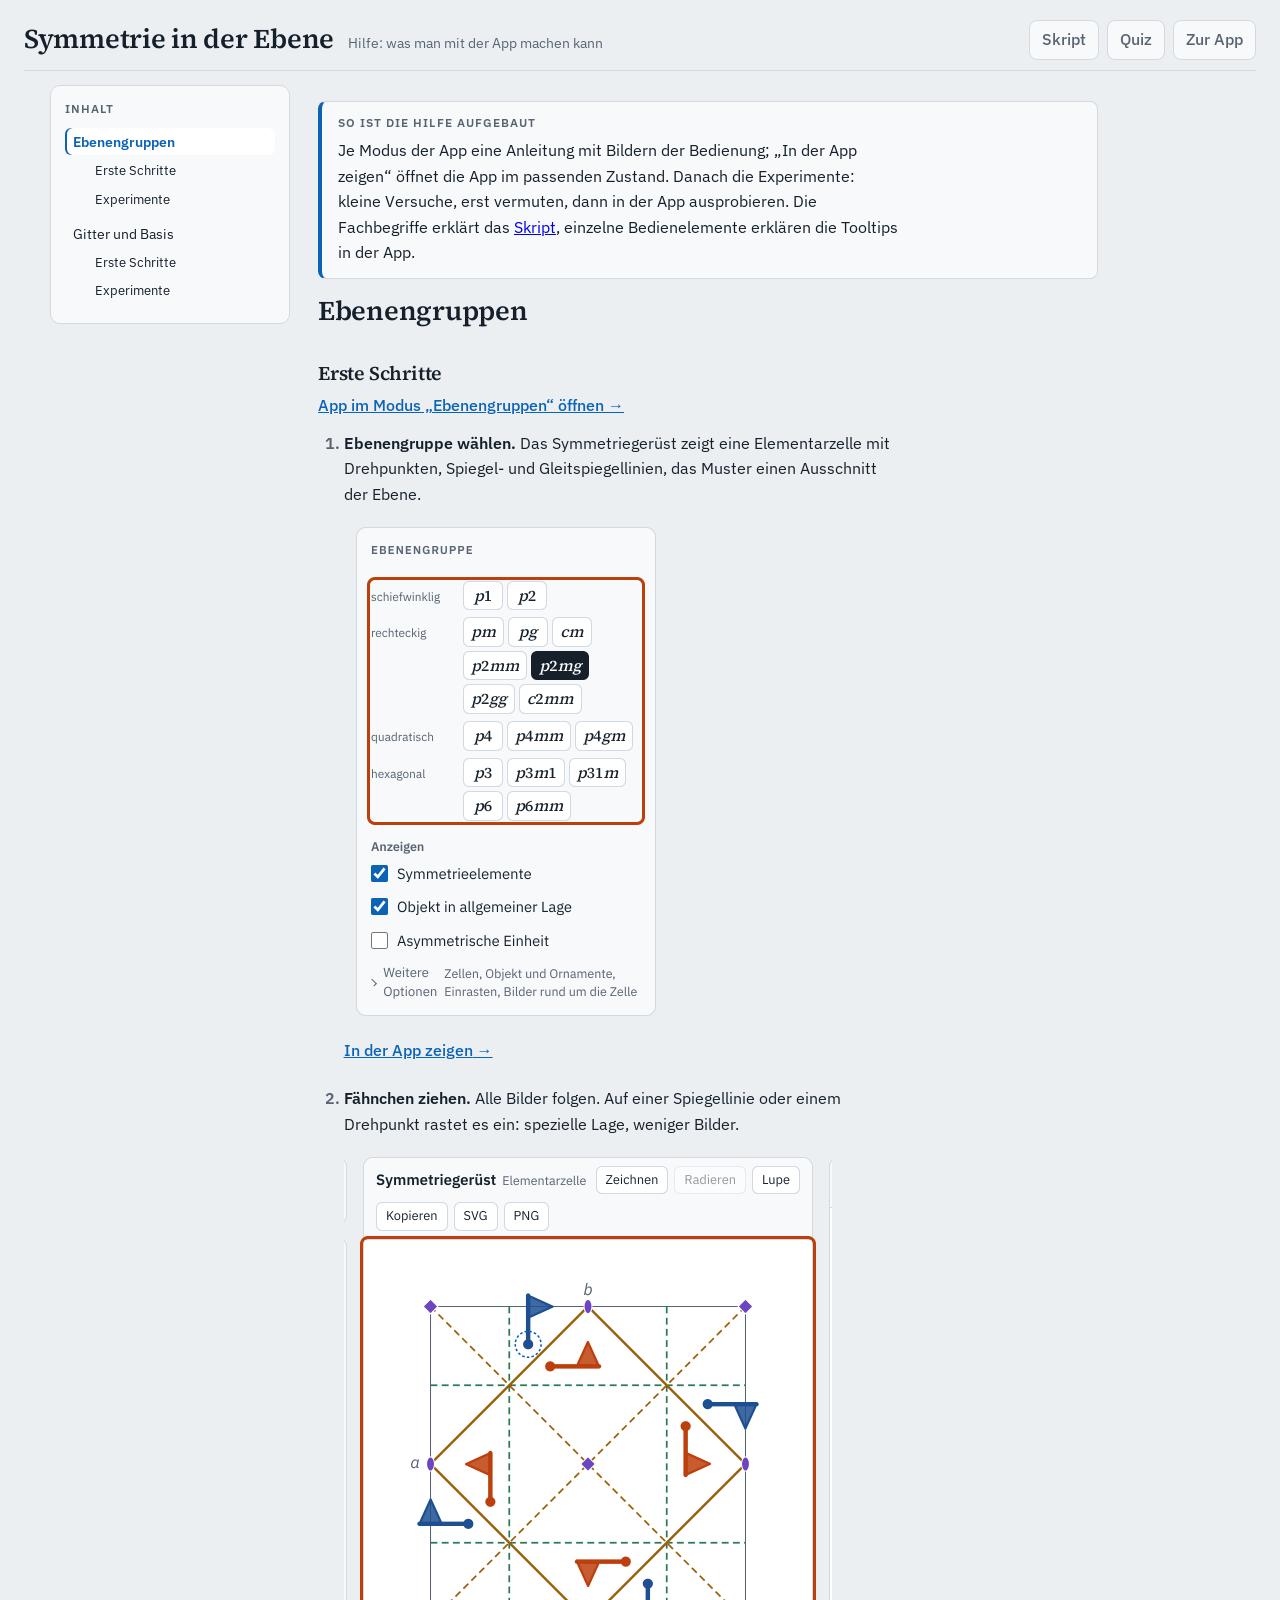
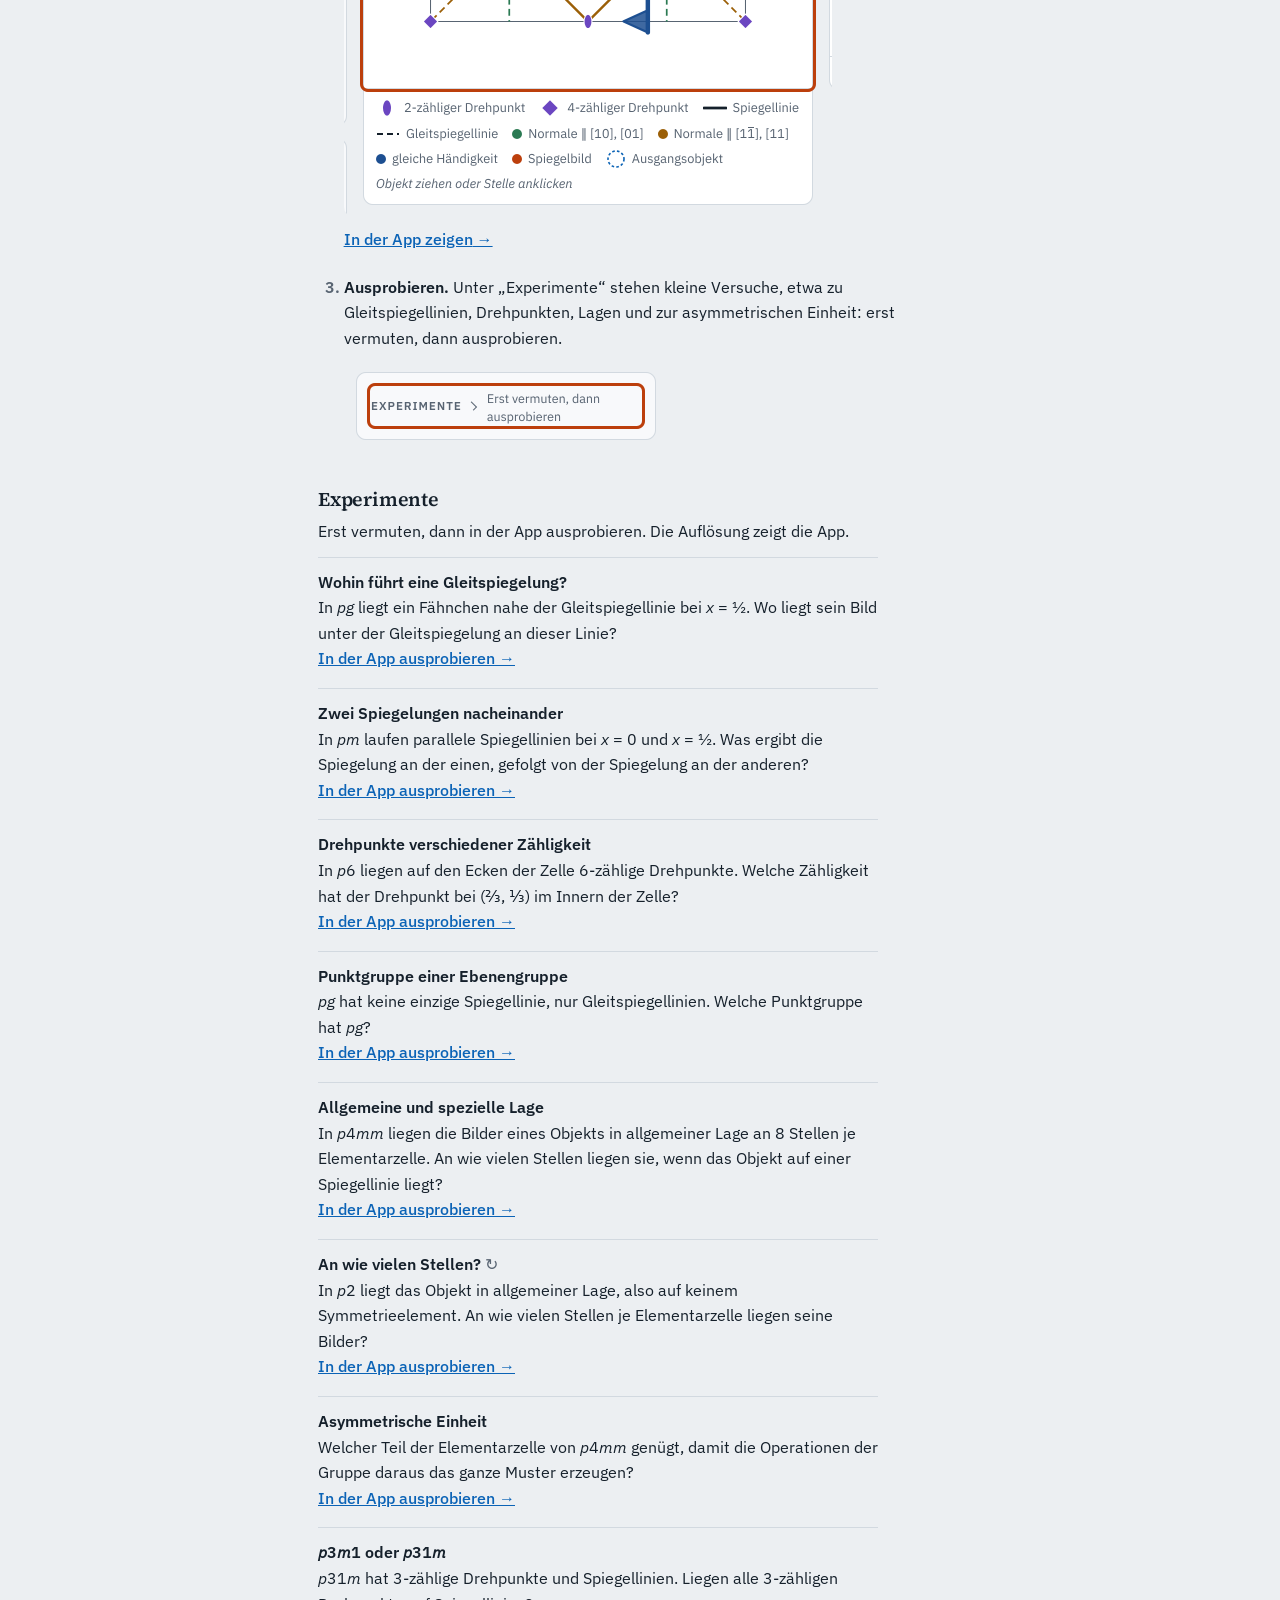
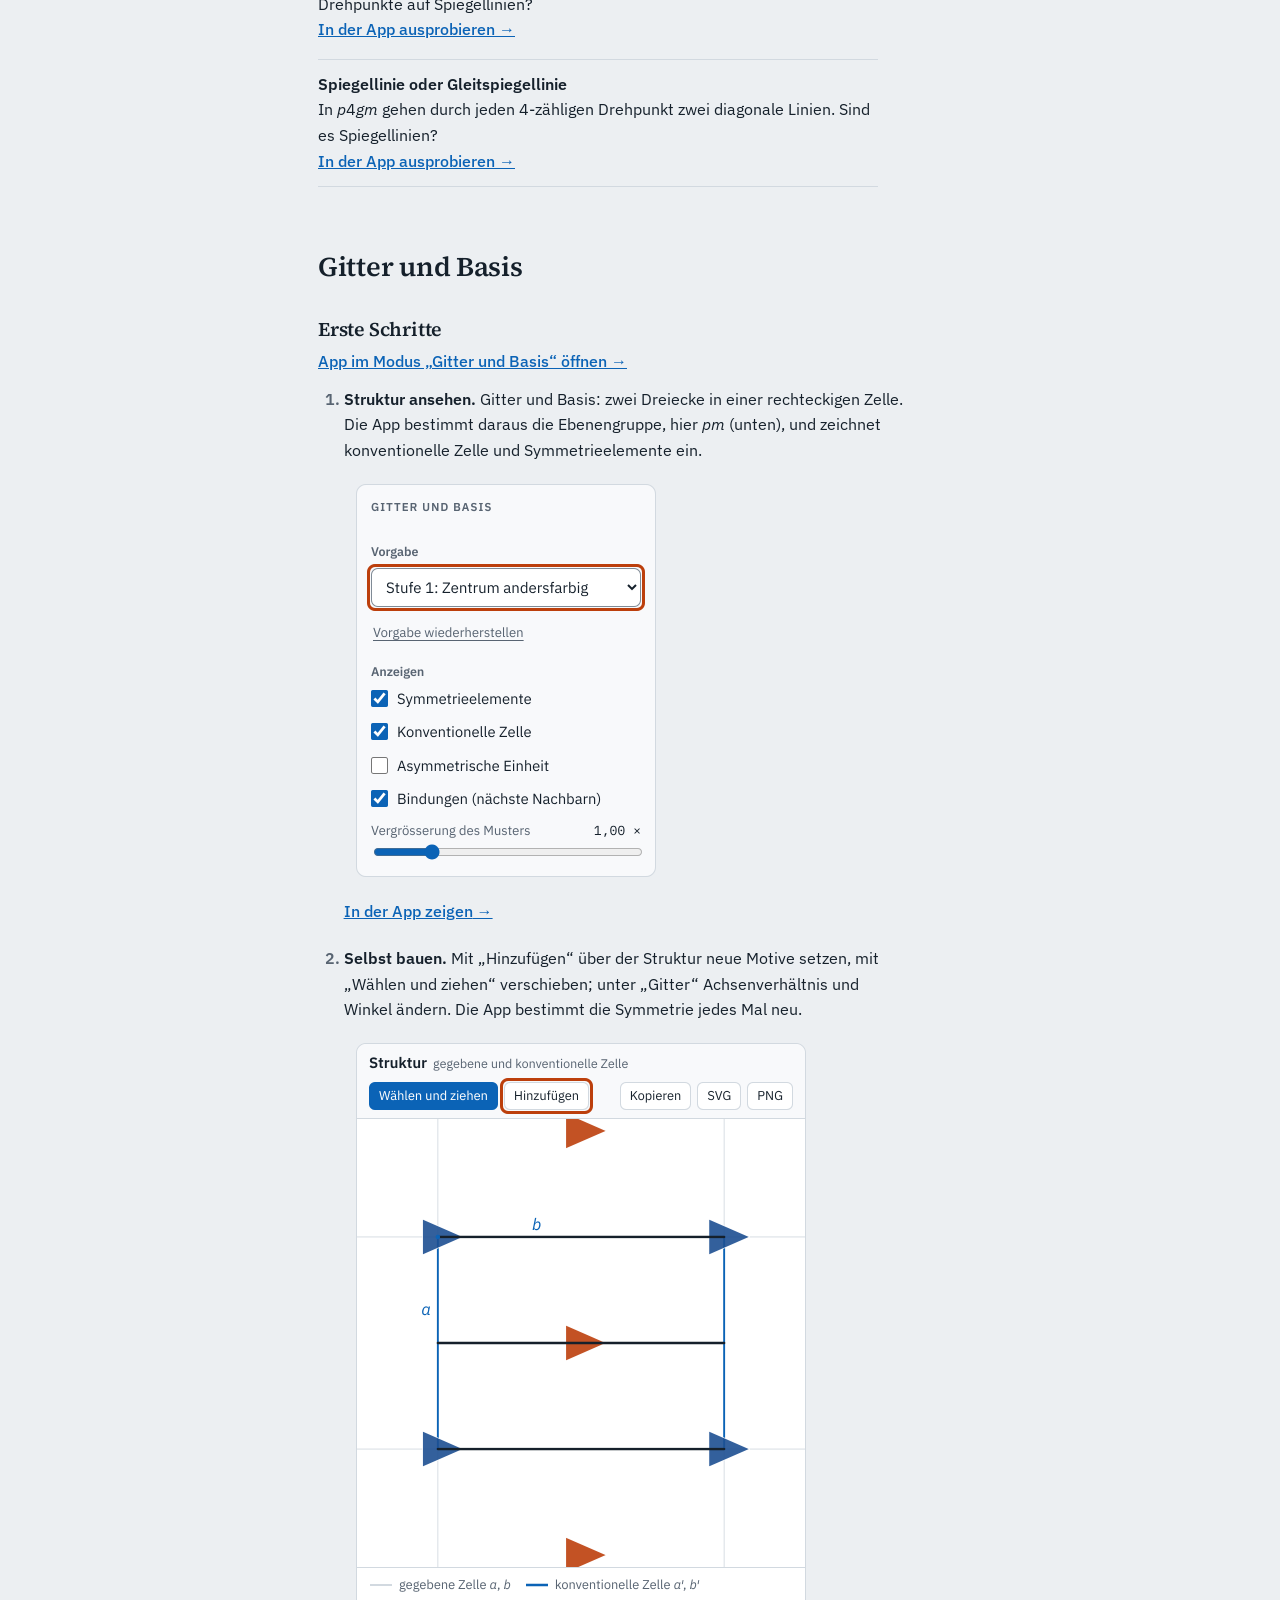
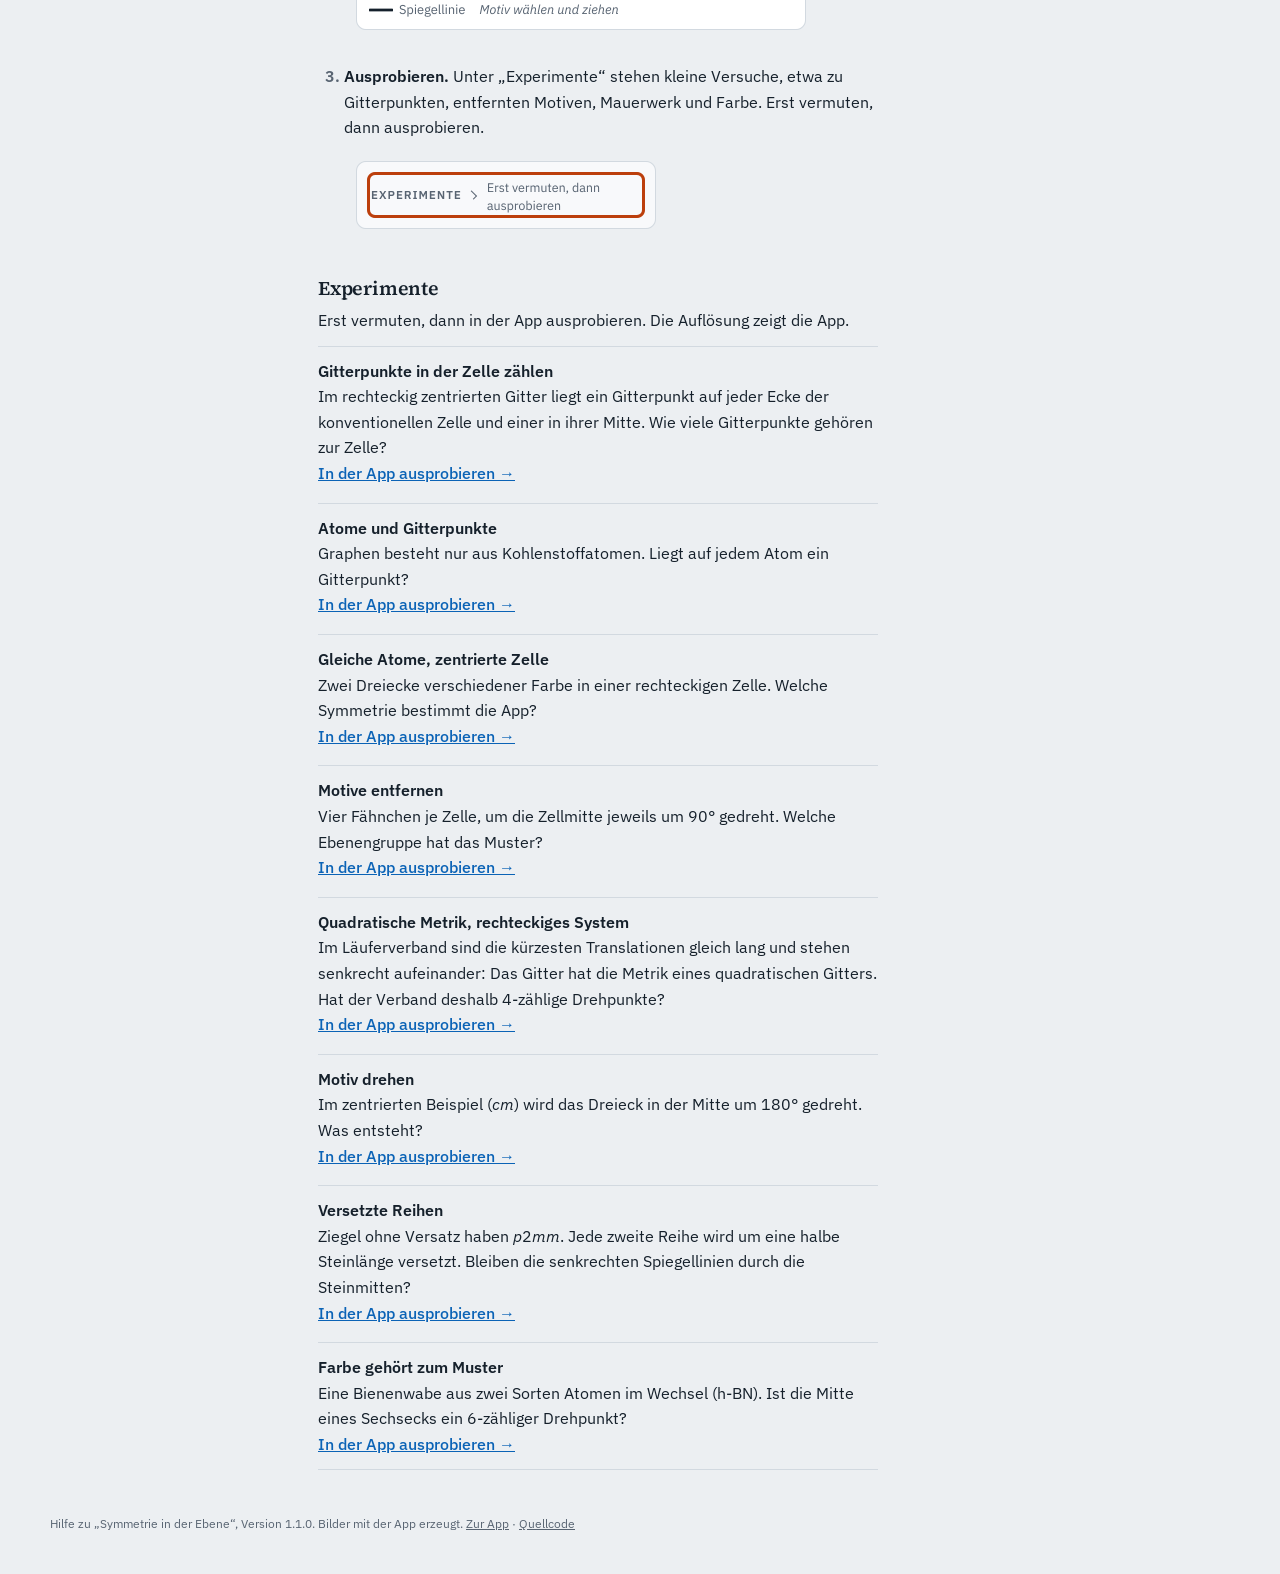
==== hilfe.html @ 35bac268 "Hilfeseite und gemeinsame Grundlage v0.15.0 (#56) - crystallography-common v0.15.0 übernommen (hilfe" ====
<!doctype html>
<html lang="de">
<head>
<meta charset="utf-8">
<meta name="viewport" content="width=device-width, initial-scale=1, viewport-fit=cover">
<title>Hilfe: Symmetrie in der Ebene</title>
<meta name="description" content="Was man mit der App „Symmetrie in der Ebene“ machen kann und wie: Anleitungen Schritt für Schritt und Experimente.">
<link rel="icon" href="icons/favicon.ico" sizes="any">
<link rel="icon" href="icons/favicon.svg" type="image/svg+xml">
<link rel="apple-touch-icon" href="icons/apple-touch-icon.png">
<link rel="manifest" href="manifest.webmanifest">
<meta name="theme-color" content="#eceff2" media="(prefers-color-scheme: light)">
<meta name="theme-color" content="#0e1318" media="(prefers-color-scheme: dark)">
<link rel="stylesheet" href="lib/common/fonts/fonts.css">
<link rel="stylesheet" href="lib/common/css/base.css">
<link rel="stylesheet" href="lib/common/css/skript.css">
<link rel="stylesheet" href="lib/common/css/hilfe.css">
</head>
<body>
<header class="top">
  <div class="brand">
    <h1>Symmetrie in der Ebene</h1>
    <p>Hilfe: was man mit der App machen kann</p>
  </div>
  <div class="headtools">
    <a class="linkcopy" href="skript.html">Skript</a>
    <a class="linkcopy" href="quiz.html">Quiz</a>
    <a class="linkcopy" href="index.html">Zur App</a>
  </div>
</header>

<div class="page">
  <nav class="toc" aria-label="Inhalt">
    <div class="card">
      <details open>
        <summary>Inhalt</summary>
        <div id="hilfe-inhalt"></div>
      </details>
    </div>
  </nav>

  <main>
  <article id="hilfe">
    <div class="box aufbau">
      <h4>So ist die Hilfe aufgebaut</h4>
      <p>Je Modus der App eine Anleitung mit Bildern der Bedienung; „In der App zeigen“ öffnet die App im passenden
        Zustand. Danach die Experimente: kleine Versuche, erst vermuten, dann in der App ausprobieren. Die Fachbegriffe
        erklärt das <a href="skript.html">Skript</a>, einzelne Bedienelemente erklären die Tooltips in der App.</p>
    </div>
  </article>
  </main>
</div>

<footer>
  Hilfe zu „Symmetrie in der Ebene“, Version <span data-version></span>. Bilder mit der App erzeugt.
  <a href="index.html">Zur App</a> · <a href="https://github.com/manganite/plane-groups">Quellcode</a>
</footer>

<script type="module" src="js/hilfe.js"></script>
</body>
</html>
---- lib/common/fonts/fonts.css ----
/* Selbst gehostete Schriften (OFL-1.1, siehe LICENSE-*.txt); Quelle: npm-Pakete @fontsource/* */
/* ibm-plex-sans-latin-400-normal */
@font-face {
  font-family: 'IBM Plex Sans';
  font-style: normal;
  font-display: swap;
  font-weight: 400;
  src: url(ibm-plex-sans-latin-400-normal.woff2) format('woff2');
}
/* ibm-plex-sans-latin-400-italic */
@font-face {
  font-family: 'IBM Plex Sans';
  font-style: italic;
  font-display: swap;
  font-weight: 400;
  src: url(ibm-plex-sans-latin-400-italic.woff2) format('woff2');
}
/* ibm-plex-sans-latin-500-normal */
@font-face {
  font-family: 'IBM Plex Sans';
  font-style: normal;
  font-display: swap;
  font-weight: 500;
  src: url(ibm-plex-sans-latin-500-normal.woff2) format('woff2');
}
/* ibm-plex-sans-latin-600-normal */
@font-face {
  font-family: 'IBM Plex Sans';
  font-style: normal;
  font-display: swap;
  font-weight: 600;
  src: url(ibm-plex-sans-latin-600-normal.woff2) format('woff2');
}
/* ibm-plex-sans-greek-400-normal */
@font-face {
  font-family: 'IBM Plex Sans';
  font-style: normal;
  font-display: swap;
  font-weight: 400;
  src: url(ibm-plex-sans-greek-400-normal.woff2) format('woff2');
}
/* ibm-plex-sans-greek-400-italic */
@font-face {
  font-family: 'IBM Plex Sans';
  font-style: italic;
  font-display: swap;
  font-weight: 400;
  src: url(ibm-plex-sans-greek-400-italic.woff2) format('woff2');
}
/* ibm-plex-sans-greek-500-normal */
@font-face {
  font-family: 'IBM Plex Sans';
  font-style: normal;
  font-display: swap;
  font-weight: 500;
  src: url(ibm-plex-sans-greek-500-normal.woff2) format('woff2');
}
/* ibm-plex-sans-greek-600-normal */
@font-face {
  font-family: 'IBM Plex Sans';
  font-style: normal;
  font-display: swap;
  font-weight: 600;
  src: url(ibm-plex-sans-greek-600-normal.woff2) format('woff2');
}
/* ibm-plex-mono-latin-400-normal */
@font-face {
  font-family: 'IBM Plex Mono';
  font-style: normal;
  font-display: swap;
  font-weight: 400;
  src: url(ibm-plex-mono-latin-400-normal.woff2) format('woff2');
}
/* ibm-plex-mono-latin-500-normal */
@font-face {
  font-family: 'IBM Plex Mono';
  font-style: normal;
  font-display: swap;
  font-weight: 500;
  src: url(ibm-plex-mono-latin-500-normal.woff2) format('woff2');
}
/* source-serif-4-latin-500-normal */
@font-face {
  font-family: 'Source Serif 4';
  font-style: normal;
  font-display: swap;
  font-weight: 500;
  src: url(source-serif-4-latin-500-normal.woff2) format('woff2');
}
/* source-serif-4-latin-600-normal */
@font-face {
  font-family: 'Source Serif 4';
  font-style: normal;
  font-display: swap;
  font-weight: 600;
  src: url(source-serif-4-latin-600-normal.woff2) format('woff2');
}
---- lib/common/css/base.css ----
/* Gemeinsame Grundlage aller Seiten der App-Familie (App, Skript, Quiz): Farben (hell/dunkel),
   Schriften, Grundtypografie und Kopfzeile. Seitentypen ergänzen app.css, skript.css bzw. quiz.css. */
/* .theme-light: helle Farben auch im Dunkelmodus (z. B. für den Export als Bild: die App liest die Farben
   über getComputedStyle an einem Element mit dieser Klasse). */
/* Farben der Symmetrie (für alle Apps gleich): ax2–ax6 Drehachsen nach Zähligkeit, dir1–dir3 die
   Blickrichtungen (Positionen im Hermann-Mauguin-Symbol), fc0–fc7 Farben für Formen bzw. Objekte. */
:root, .theme-light {
  --bg: #eceff2;
  --surface: #f8f9fb;
  --paper: #ffffff;
  --ink: #15202b;
  --muted: #586472;
  --line: #d2d9e0;
  --field: #808b96; /* Grenze von Eingabefeldern (select), 3 : 1 nach WCAG 1.4.11 */
  --accent: #0b63b6;
  --accent2: #bc3f0c;
  --upper: #1d4f91;
  --mirror: #0b63b6;
  --net: #9aa6b2;
  --ray: #d97706;
  --crystal: #a9cbe8;
  --crystal2: #cfd9e3;
  --edge: #1b2a3a;
  --normal: #0b63b6;
  --ax2: #2b7a53;
  --ax3: #b7791f;
  --ax4: #6b46c1;
  --ax6: #c53030;
  /* Blickrichtungen (Positionen im Hermann-Mauguin-Symbol) */
  --dir1: #6b46c1;
  --dir2: #2b7a53;
  --dir3: #9b5f07;
  /* Formfarben der Beispielkristalle: bewusst verschieden von den Blickrichtungsfarben (dir1–3) */
  --fc0: #2b6cb0; --fc1: #c53030; --fc2: #b83280; --fc3: #2c7a7b; --fc4: #b6581a; --fc5: #6d7910; --fc6: #8b5a2b; --fc7: #667488;
  --font-display: 'Source Serif 4', 'Georgia', 'Times New Roman', serif;
  --font-ui: 'IBM Plex Sans', 'Helvetica Neue', Arial, sans-serif;
  --font-mono: 'IBM Plex Mono', 'SFMono-Regular', Consolas, monospace;
}
@media (prefers-color-scheme: dark) {
  :root:not([data-theme="light"]) {
    --bg: #0e1318; --surface: #151c23; --paper: #1a222b; --ink: #e5ebf1; --muted: #98a6b4;
    --line: #2a3541; --field: #606d7a; --accent: #4fa3ff; --accent2: #ff8a4c; --upper: #79b0ff; --mirror: #4fa3ff;
    --net: #4b5967; --ray: #f5a524; --crystal: #3f73a8; --crystal2: #4b5d70; --edge: #dbe6f0;
    --normal: #4fa3ff; --ax2: #48bb78; --ax3: #ecc94b; --ax4: #9f7aea; --ax6: #f56565;
    --dir1: #a78bfa; --dir2: #48bb78; --dir3: #e0b341;
    --fc0: #63b3ed; --fc1: #fc8181; --fc2: #f687b3; --fc3: #4fd1c5; --fc4: #f6ad55; --fc5: #c3d04a; --fc6: #d6a26b; --fc7: #a0aec0;
    color-scheme: dark;
  }
}
:root[data-theme="dark"] {
  --bg: #0e1318; --surface: #151c23; --paper: #1a222b; --ink: #e5ebf1; --muted: #98a6b4;
  --line: #2a3541; --field: #606d7a; --accent: #4fa3ff; --accent2: #ff8a4c; --upper: #79b0ff; --mirror: #4fa3ff;
  --net: #4b5967; --ray: #f5a524; --crystal: #3f73a8; --crystal2: #4b5d70; --edge: #dbe6f0;
  --normal: #4fa3ff; --ax2: #48bb78; --ax3: #ecc94b; --ax4: #9f7aea; --ax6: #f56565;
  --dir1: #a78bfa; --dir2: #48bb78; --dir3: #e0b341;
  --fc0: #63b3ed; --fc1: #fc8181; --fc2: #f687b3; --fc3: #4fd1c5; --fc4: #f6ad55; --fc5: #c3d04a; --fc6: #d6a26b; --fc7: #a0aec0;
  color-scheme: dark;
}
* { box-sizing: border-box; }
[hidden] { display: none !important; }
body {
  background: var(--bg); color: var(--ink); font-family: var(--font-ui); font-size: 15px; line-height: 1.45;
  padding-left: max(16px, env(safe-area-inset-left, 0px));
  padding-right: max(16px, env(safe-area-inset-right, 0px));
  padding-block: 0 32px;
}
/* Querstrich (Drehinversion, negative Indizes): knapp über der Ziffer statt auf Höhe der Oberlänge.
   --ovt: Abstand von der Oberkante der Schriftzeile (Plex Sans 0,17 em, Source Serif 0,22 em). */
.ov { position: relative; text-decoration: none; }
/* Für Screenreader: Der Strich ist nur gezeichnet; der Alternativtext „quer“ des ::after trägt die Bedeutung (x̄ wird
   „x quer“ gelesen, #82). Browser ohne Alternativtext in content (vor Chrome 77, Safari 17.4, Firefox 128) zeigen den
   Strich ohne Text. Symbole aus hmHTML/hklHTML haben einen eigenen Ansagetext (role="img"), dort wirkt dies nicht. */
.ov::before { content: ''; position: absolute; left: 0.06em; right: 0.06em; top: var(--ovt, 0.17em); border-top: max(1px, 0.07em) solid currentColor; }
.ov::after { content: ''; content: '' / ' quer '; }
.pgb, .hm-big:not(.form-sym), .dirhm, .brand h1 { --ovt: 0.22em; }
button, select, input { font: inherit; color: inherit; }
:focus-visible { outline: 2px solid var(--accent); outline-offset: 2px; }

/* Kopf */
.top {
  display: flex; flex-wrap: wrap; align-items: center; justify-content: space-between; gap: 8px 24px;
  padding-block: 12px 10px; border-bottom: 1px solid var(--line); margin-bottom: 14px;
  max-width: 1480px; margin-inline: auto;
}
.brand { display: flex; flex-wrap: wrap; align-items: baseline; gap: 2px 14px; }
.brand h1 {
  font-family: var(--font-display); font-weight: 600; font-size: clamp(1.3rem, 1rem + 0.9vw, 1.7rem);
  line-height: 1.1; margin: 0; letter-spacing: -0.01em; text-wrap: balance;
}
.brand p { margin: 0; color: var(--muted); font-size: 0.85rem; }
.tabs { display: inline-flex; border: 1px solid var(--line); border-radius: 8px; padding: 3px; background: var(--surface); }
.tabs button {
  border: 0; background: transparent; padding: 6px 16px; border-radius: 6px; cursor: pointer; font-weight: 500; color: var(--muted);
}
.tabs button[aria-selected="true"] { background: var(--ink); color: var(--paper); }
.top .tabs { margin-left: auto; }
.linkcopy { border: 1px solid var(--line); background: var(--surface); border-radius: 8px; padding: 6px 12px; cursor: pointer; color: var(--muted); font-weight: 500; }
a.linkcopy { text-decoration: none; display: inline-block; }
.linkcopy:hover { color: var(--ink); border-color: var(--muted); }
/* Nur für Screenreader sichtbar (z. B. Ansagen, ergänzender Text) */
.sr { position: absolute; width: 1px; height: 1px; overflow: hidden; clip: rect(0 0 0 0); white-space: nowrap; }
---- lib/common/css/skript.css ----
/* Skript: links das Inhaltsverzeichnis (angeheftet wie die Seitenleiste der App), rechts der Text in
   Lesebreite. Kästen, Kennzeichnung der Vertiefungen, Abbildungsrahmen, Tabellen. Abbildungen zeichnet jede App selbst. */
body { font-size: 16px; line-height: 1.6; }
.headtools { display: flex; align-items: center; gap: 8px; margin-left: auto; }
.page {
  max-width: 1180px; margin-inline: auto; display: grid; gap: 28px;
  grid-template-columns: 240px minmax(0, 1fr); align-items: start;
}
.toc { position: sticky; top: 12px; max-height: calc(100dvh - 24px); overflow-y: auto; scrollbar-width: thin; }
.toc .card { background: var(--surface); border: 1px solid var(--line); border-radius: 10px; padding: 14px; }
.toc summary {
  font-size: 0.72rem; text-transform: uppercase; letter-spacing: 0.09em; color: var(--muted); font-weight: 600;
  list-style: none; cursor: default;
}
.toc summary::-webkit-details-marker { display: none; }
.toc ol { list-style: none; margin: 10px 0 0; padding: 0; display: grid; gap: 2px; font-size: 0.9rem; line-height: 1.35; }
.toc ol ol { margin: 2px 0 6px 1.6em; font-size: 0.84rem; }
.toc a { display: block; padding: 4px 8px; border-radius: 6px; color: var(--ink); text-decoration: none; }
.toc a:hover { background: var(--paper); }
.toc a[aria-current="true"] { background: var(--paper); color: var(--accent); font-weight: 600; box-shadow: inset 2px 0 0 var(--accent); }
.toc .nr { color: var(--muted); font-variant-numeric: tabular-nums; margin-right: 0.35em; }
.toc-foot { margin: 12px 0 0; font-size: 0.78rem; color: var(--muted); }
article { min-width: 0; max-width: 780px; }
article > header { margin-bottom: 28px; }
article h1, article h2, article h3 { font-family: var(--font-display); font-weight: 600; letter-spacing: -0.01em; line-height: 1.2; text-wrap: balance; }
article h2 { font-size: 1.7rem; margin: 0 0 14px; }
article > section + section { margin-top: 64px; }
article h2 .nr { color: var(--muted); margin-right: 0.3em; }
article h3 { font-size: 1.22rem; margin: 34px 0 8px; }
article p, article li { max-width: 70ch; }
article p { margin: 0 0 12px; }
article ul { padding-left: 1.3em; margin: 0 0 12px; }
article li { margin-bottom: 4px; }
.lead { font-size: 1.05rem; color: var(--muted); }
.box { border: 1px solid var(--line); border-left: 4px solid var(--accent); background: var(--surface); border-radius: 8px; padding: 12px 16px; margin: 16px 0; }
.box > h4 { margin: 0 0 6px; font-size: 0.72rem; text-transform: uppercase; letter-spacing: 0.09em; color: var(--muted); font-weight: 600; }
.box > :last-child { margin-bottom: 0; }
.box.ziele { border-left-color: var(--ax2); }
.box.merke { border-left-color: var(--accent); }
.box.merke p { font-weight: 500; }
.box.zusammen { border-left-color: var(--ax4); }
/* Grundstoff ist unmarkiert. Gekennzeichnet werden Vertiefungen (bernsteinfarben) und
   Bedienhinweise zur App (grau, kleiner). */
.box > h5 { margin: 12px 0 4px; font-size: 0.72rem; text-transform: uppercase; letter-spacing: 0.09em; color: var(--muted); font-weight: 600; }
.box.vertiefung { border-left-color: var(--ax3); background: color-mix(in srgb, var(--ax3) 7%, var(--surface)); }
.box.vertiefung > h4 b { color: var(--ink); font-weight: 600; text-transform: none; letter-spacing: 0; font-size: 0.86rem; }
.box.vertiefung figure { margin-block: 12px; }
.box.app { border-left-color: var(--line); background: transparent; font-size: 0.9rem; padding: 8px 14px; }
.box.app > h4 { margin-bottom: 2px; }
.box.aufbau dl { display: grid; grid-template-columns: auto minmax(0, 1fr); gap: 6px 12px; margin: 8px 0 0; font-size: 0.92rem; }
.box.aufbau dd { margin: 0; }
.box.aufbau dt .swatch { display: inline-block; width: 4px; height: 1.1em; vertical-align: -0.2em; margin-right: 6px; border-radius: 2px; background: var(--line); }
.box.aufbau dt .swatch.v { background: var(--ax3); }
.etikett, section[data-level="vertiefung"] > :is(h2, h3)::after {
  display: inline-block; margin-left: 0.6em; padding: 2px 7px; vertical-align: 0.25em;
  font: 600 0.62rem/1.3 var(--font-ui); text-transform: uppercase; letter-spacing: 0.08em;
  color: var(--muted); border: 1px solid var(--ax3); border-radius: 999px;
}
section[data-level="vertiefung"] > :is(h2, h3)::after { content: 'Vertiefung'; }
/* Ein unmarkierter Merke-Kasten ist immer Grundstoff */
[data-level="vertiefung"] .box.merke { border-left-color: var(--ax3); }
[data-level="vertiefung"] .box.merke > h4::after { content: ' · Vertiefung'; }
.box.bezug { border-left-color: var(--ax3); }
/* Grundlagen: Grundwissen, das das Skript voraussetzt; Haupttext wie „Merke“ */
.box.grundlagen { border-left-color: var(--fc3); background: color-mix(in srgb, var(--fc3) 6%, var(--surface)); }
.box.grundlagen > h4 b { color: var(--ink); font-weight: 600; text-transform: none; letter-spacing: 0; font-size: 0.86rem; }
.box.grundlagen figure { margin-block: 12px; }
.box.aufbau dt .swatch.g { background: var(--fc3); }
.toc .etikett { margin-left: 0.4em; padding: 0 5px; font-size: 0.56rem; vertical-align: 0.15em; }
/* Ganze Abschnitte als Vertiefung: abgesetzt wie ein Vertiefungskasten */
section > section[data-level="vertiefung"] {
  border: 1px solid var(--line); border-left: 4px solid var(--ax3); border-radius: 8px;
  background: color-mix(in srgb, var(--ax3) 7%, var(--surface)); padding: 2px 16px 14px; margin: 30px 0;
}
section > section[data-level="vertiefung"] > h3 { margin-top: 14px; }
/* Vertiefungskapitel: Trenner davor und durchgehende Randlinie */
.teil {
  margin: 56px 0 32px; padding: 16px 20px; border-radius: 8px; border: 1px solid var(--ax3);
  background: color-mix(in srgb, var(--ax3) 13%, var(--surface));
}
.teil .teil-titel { margin: 0 0 4px; font-family: var(--font-display); font-size: 1.45rem; font-weight: 600; }
.teil p:last-child { margin-bottom: 0; }
article > section[data-level="vertiefung"] { border-left: 4px solid var(--ax3); padding-left: 20px; padding-bottom: 8px; }
article > section[data-level="vertiefung"] + section[data-level="vertiefung"] { margin-top: 0; padding-top: 40px; }
.toc .toc-teil { margin-top: 8px; padding: 10px 8px 2px; border-top: 1px solid var(--line); font-size: 0.7rem; text-transform: uppercase; letter-spacing: 0.09em; font-weight: 600; color: var(--muted); }
.toc li.vertiefung { border-left: 3px solid var(--ax3); border-radius: 2px; }
@media (max-width: 719px) {
  article > section[data-level="vertiefung"] { padding-left: 12px; }
}
.term { font-weight: 600; }
/* Querstriche (.ov aus base.css): in Überschriften (Source Serif) etwas tiefer; in SVG als Überstrich */
article :is(h2, h3), .formel, .teil-titel { --ovt: 0.22em; }
.ovs { text-decoration: none; }
.sym { font-family: var(--font-ui); white-space: nowrap; }
.quizlink { margin: 14px 0 0; font-size: 0.92rem; color: var(--muted); }
.quizlink a { font-weight: 600; color: var(--accent); }
.quellen { margin-top: 28px; padding-top: 12px; border-top: 1px solid var(--line); font-size: 0.85rem; color: var(--muted); }
.quellen h4 { margin: 0 0 4px; font-size: 0.72rem; text-transform: uppercase; letter-spacing: 0.09em; font-weight: 600; }
.quellen ul { padding-left: 1.2em; margin: 0; }
.quellen li { max-width: none; }
/* Abbildungen */
figure { margin: 20px 0; }
.fig-row { display: grid; grid-template-columns: repeat(2, minmax(0, 1fr)); gap: 16px; margin: 20px 0; }
.fig-row figure { margin: 0; }
.fig-row3 { grid-template-columns: repeat(3, minmax(0, 1fr)); }
.fig-narrow { max-width: 380px; margin-inline: auto; }
.fig-cols { grid-auto-flow: column; grid-template-rows: auto auto; }
.fig-grid5 { display: grid; grid-template-columns: repeat(3, minmax(0, 1fr)); gap: 12px; margin: 20px 0 6px; }
.fig-grid5 figure { margin: 0; padding: 8px; }
.fig-grid5 figcaption { font-size: 0.8rem; margin-top: 4px; }
.fig-note { font-size: 0.86rem; color: var(--muted); }
.fig-note b { color: var(--ink); }
.tabwrap { overflow-x: auto; margin: 12px 0 16px; container-type: inline-size; }
/* Unterschrift nie breiter als der Rahmen: sonst läuft sie auf dem Telefon mit der breiten Tabelle aus dem Bild */
.tab caption { caption-side: top; text-align: left; font-size: 0.86rem; color: var(--muted); padding-bottom: 6px; white-space: normal; max-width: 100cqw; }
.tab caption b { color: var(--ink); font-weight: 600; }
.tab { border-collapse: collapse; font-size: 0.9rem; min-width: 460px; }
.tab th, .tab td { text-align: left; padding: 6px 12px 6px 0; border-bottom: 1px solid var(--line); white-space: nowrap; }
.tab-wrap td:last-child { white-space: normal; min-width: 10em; }
.tab th { font-size: 0.75rem; text-transform: uppercase; letter-spacing: 0.06em; color: var(--muted); font-weight: 600; }
.formel { font-size: 1.15rem; text-align: center; margin: 14px 0; font-family: var(--font-display); }
.schema { background: var(--surface); border: 1px solid var(--line); border-radius: 8px; padding: 10px 16px; margin: 12px 0; }
.schema p { margin: 2px 0; }
.fig-card { background: var(--surface); border: 1px solid var(--line); border-radius: 10px; padding: 12px; }
.fig-art { background: var(--paper); border-radius: 8px; }
.fig-art svg { display: block; width: 100%; height: auto; }
figcaption { font-size: 0.86rem; color: var(--muted); margin-top: 8px; line-height: 1.45; }
figcaption b { color: var(--ink); font-weight: 600; }
.to-app { white-space: nowrap; color: var(--accent); font-weight: 500; }
.to-app::after { content: ' →'; }
.fig-err { padding: 16px; color: var(--muted); font-size: 0.9rem; }
.slider { display: grid; grid-template-columns: auto minmax(0, 1fr); gap: 4px 12px; align-items: center; margin-top: 10px; font-size: 0.9rem; }
.slider input { width: 100%; accent-color: var(--accent); }
.slider output { grid-column: 1 / -1; color: var(--muted); font-size: 0.86rem; min-height: 2.6em; }
footer { max-width: 1180px; margin: 32px auto 0; color: var(--muted); font-size: 0.78rem; }
footer a { color: inherit; }
/* iPad hochkant und Telefon: Inhaltsverzeichnis oben, einklappbar */
@media (max-width: 899px) {
  .page { grid-template-columns: minmax(0, 1fr); gap: 16px; }
  .toc { position: static; max-height: none; }
  .toc summary { cursor: pointer; }
  .toc summary::after { content: ' ▾'; }
  .toc details[open] summary::after { content: ' ▴'; }
}
@media (max-width: 719px) {
  .brand p { display: none; }
  .brand { flex: 1; }
  .fig-row, .fig-row3 { grid-template-columns: minmax(0, 1fr); }
  .fig-cols { grid-auto-flow: row; grid-template-rows: none; }
  .fig-grid5 { grid-template-columns: repeat(2, minmax(0, 1fr)); }
  article h2 { font-size: 1.45rem; }
}
---- lib/common/css/hilfe.css ----
/* Hilfeseite (Leitfaden Abschn. 5.3, #24): nach skript.css geladen, gleicher Aufbau wie das Skript. Inhalt aus
   js/hilfe-seite.js (hilfeHTML). */

.hilfe-modus + .hilfe-modus { margin-top: 64px; }
.hilfe-anleitung + .hilfe-anleitung, .hilfe-experimente { margin-top: 36px; }

.hilfe-schritte { padding-left: 1.6em; margin: 0 0 12px; }
.hilfe-schritt { margin: 0 0 22px; }
.hilfe-schritt::marker { font-weight: 600; color: var(--muted); }
.hilfe-schritt > p { margin: 0 0 8px; }

/* Bilder sind Ausschnitte der App im hellen Modus mit doppelter Auflösung (tools/hilfe-bilder.mjs); hilfeSeite() setzt
   die Breite auf die halbe Pixelbreite. Ohne Rahmen der Abbildungen des Skripts: der Ausschnitt hat seinen eigenen. */
article figure.hilfe-bild { margin: 8px 0 10px; padding: 0; border: 0; background: none; box-shadow: none; }
.hilfe-bild img { display: block; max-width: 100%; height: auto; border-radius: 10px; }

.hilfe-liste { list-style: none; padding: 0; margin: 0 0 12px; }
.hilfe-liste > li { padding: 12px 0; border-top: 1px solid var(--line); max-width: 70ch; }
.hilfe-liste > li:last-child { border-bottom: 1px solid var(--line); }
.hilfe-erzeugt { color: var(--muted); }

@media print {
  .hilfe-schritt, .hilfe-liste > li { break-inside: avoid; }
}
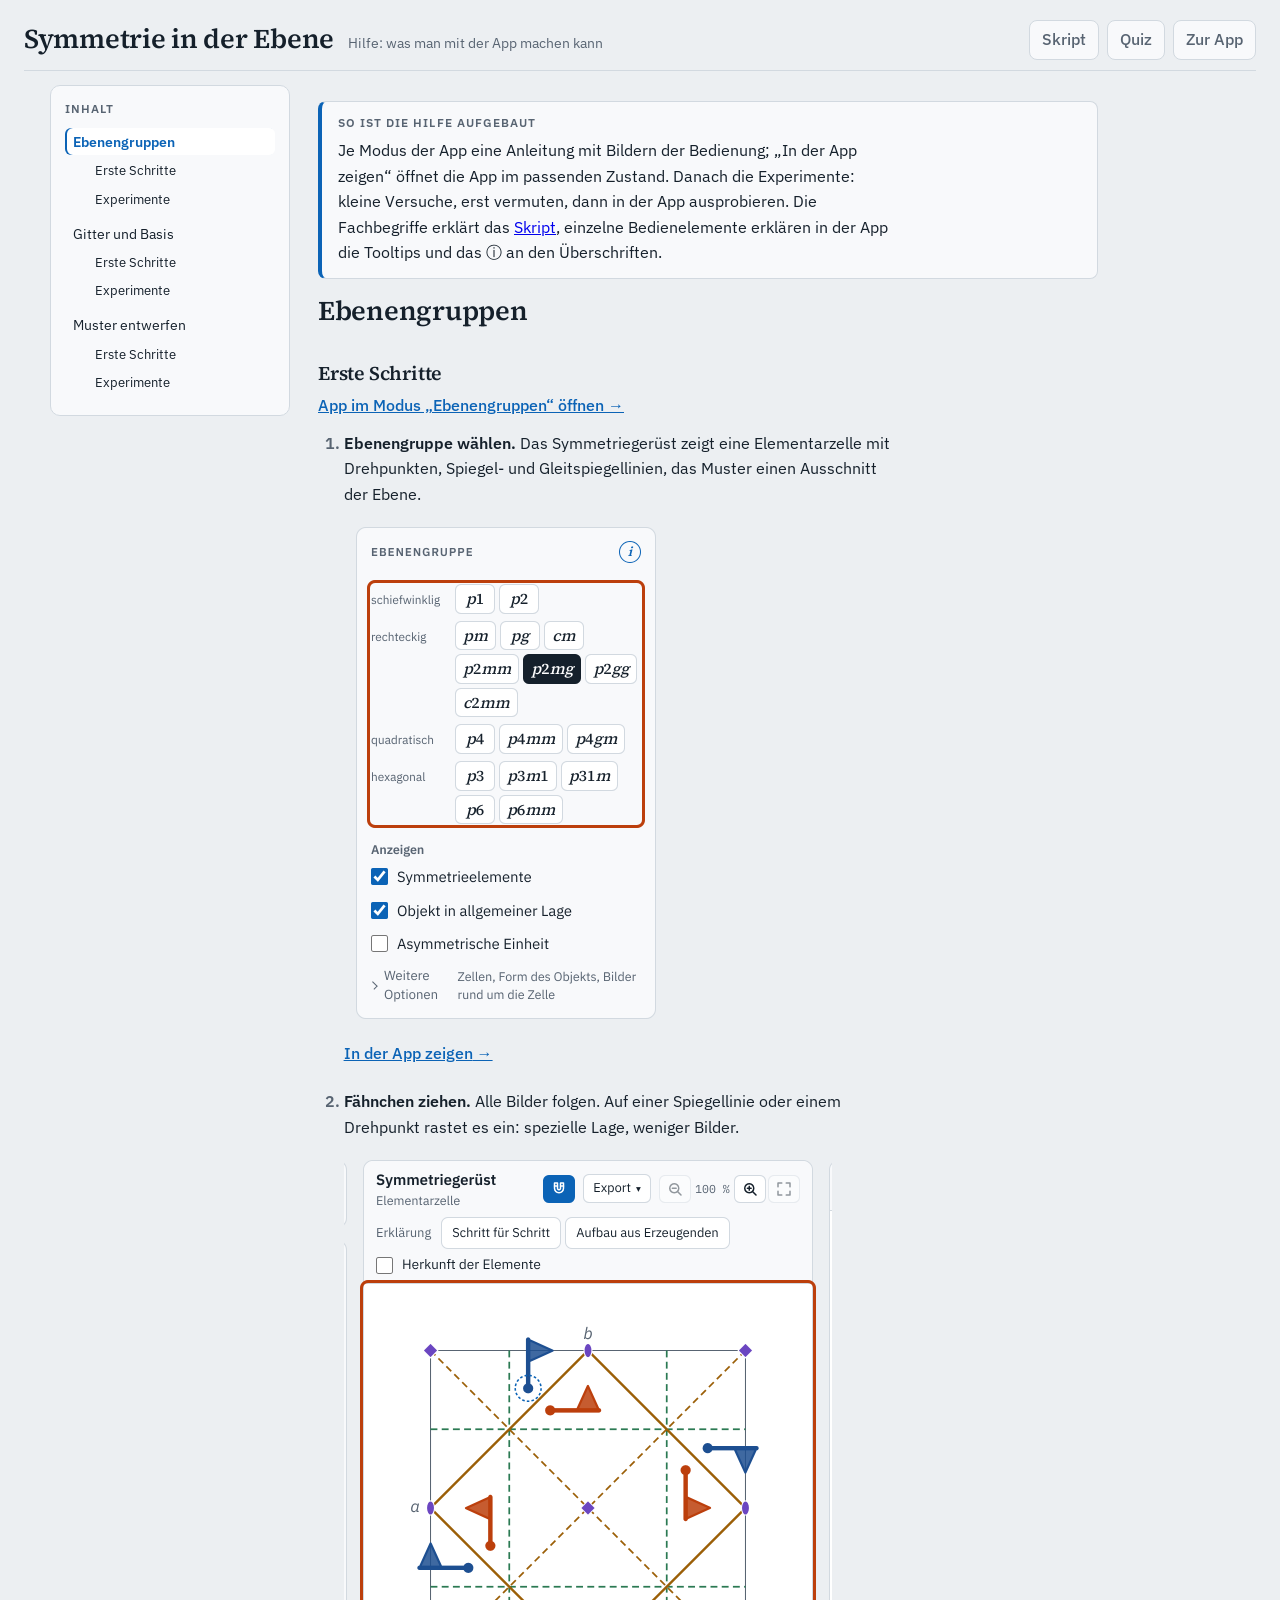
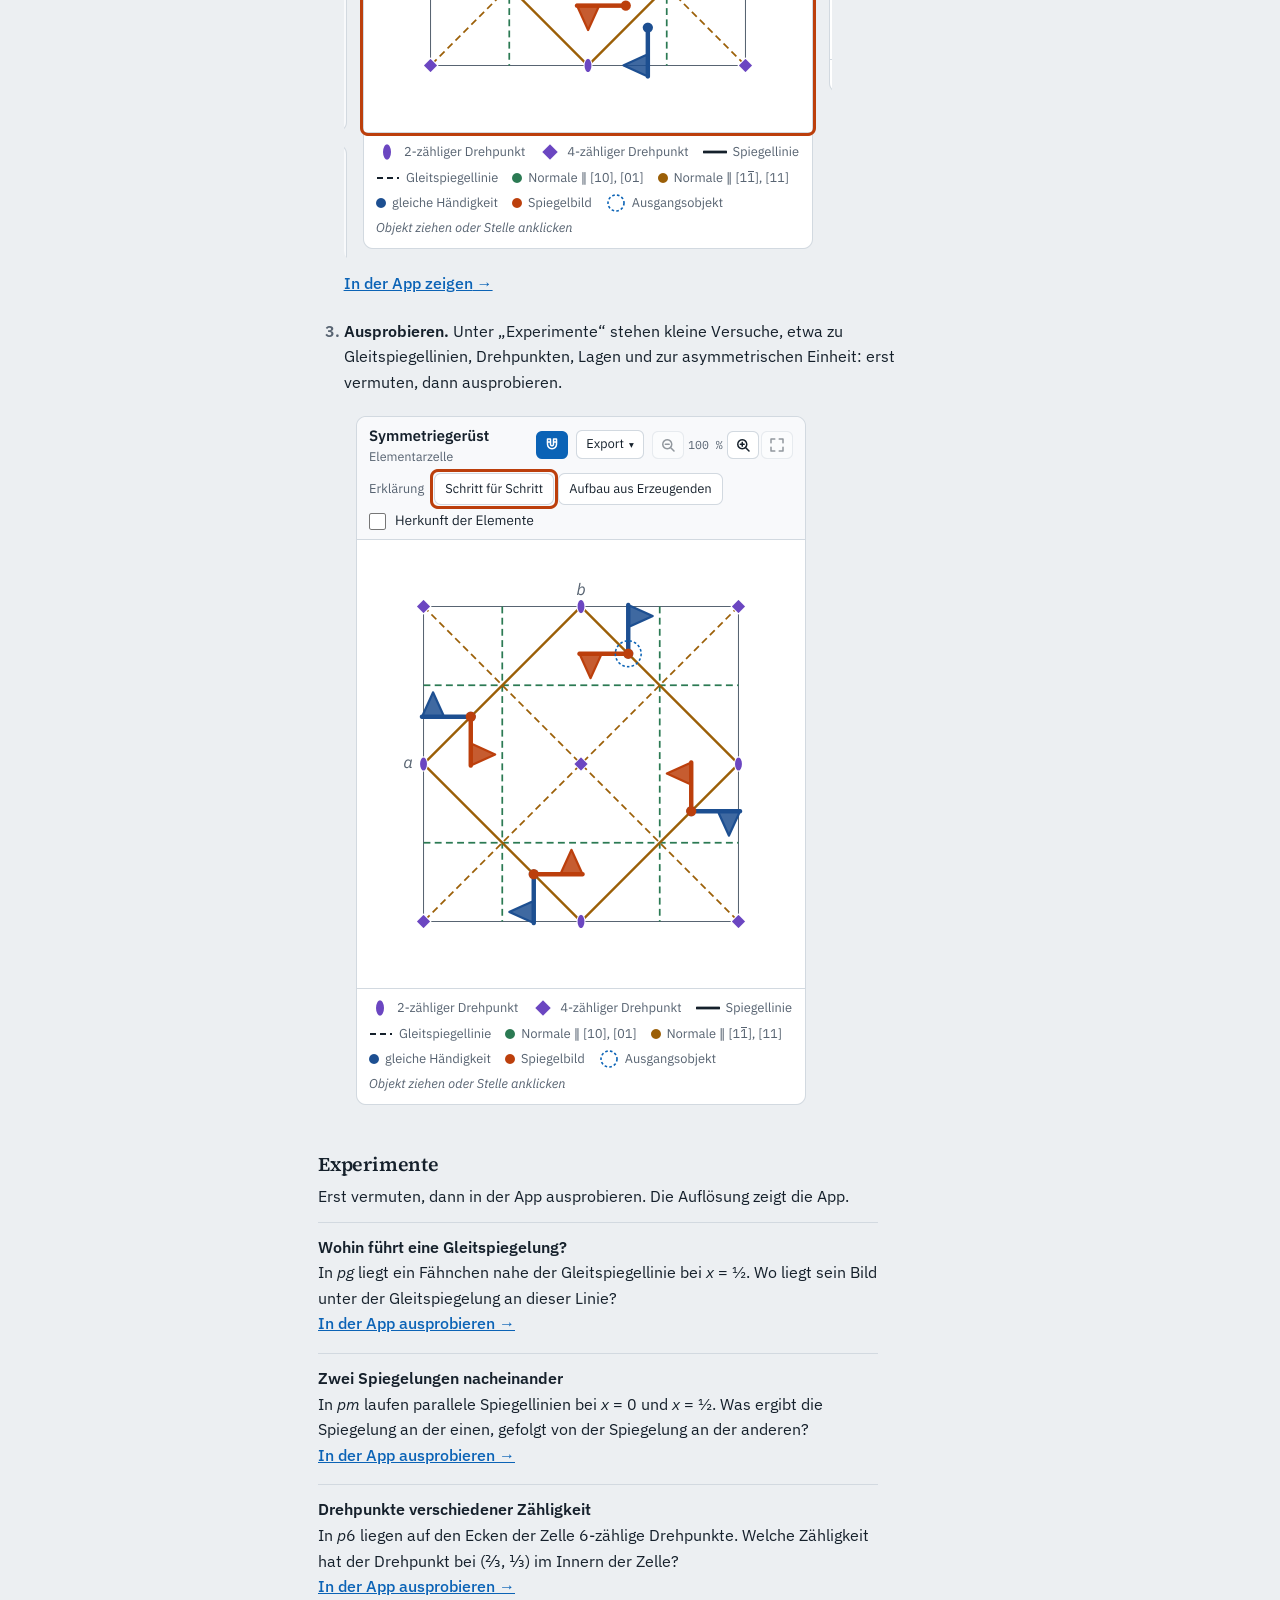
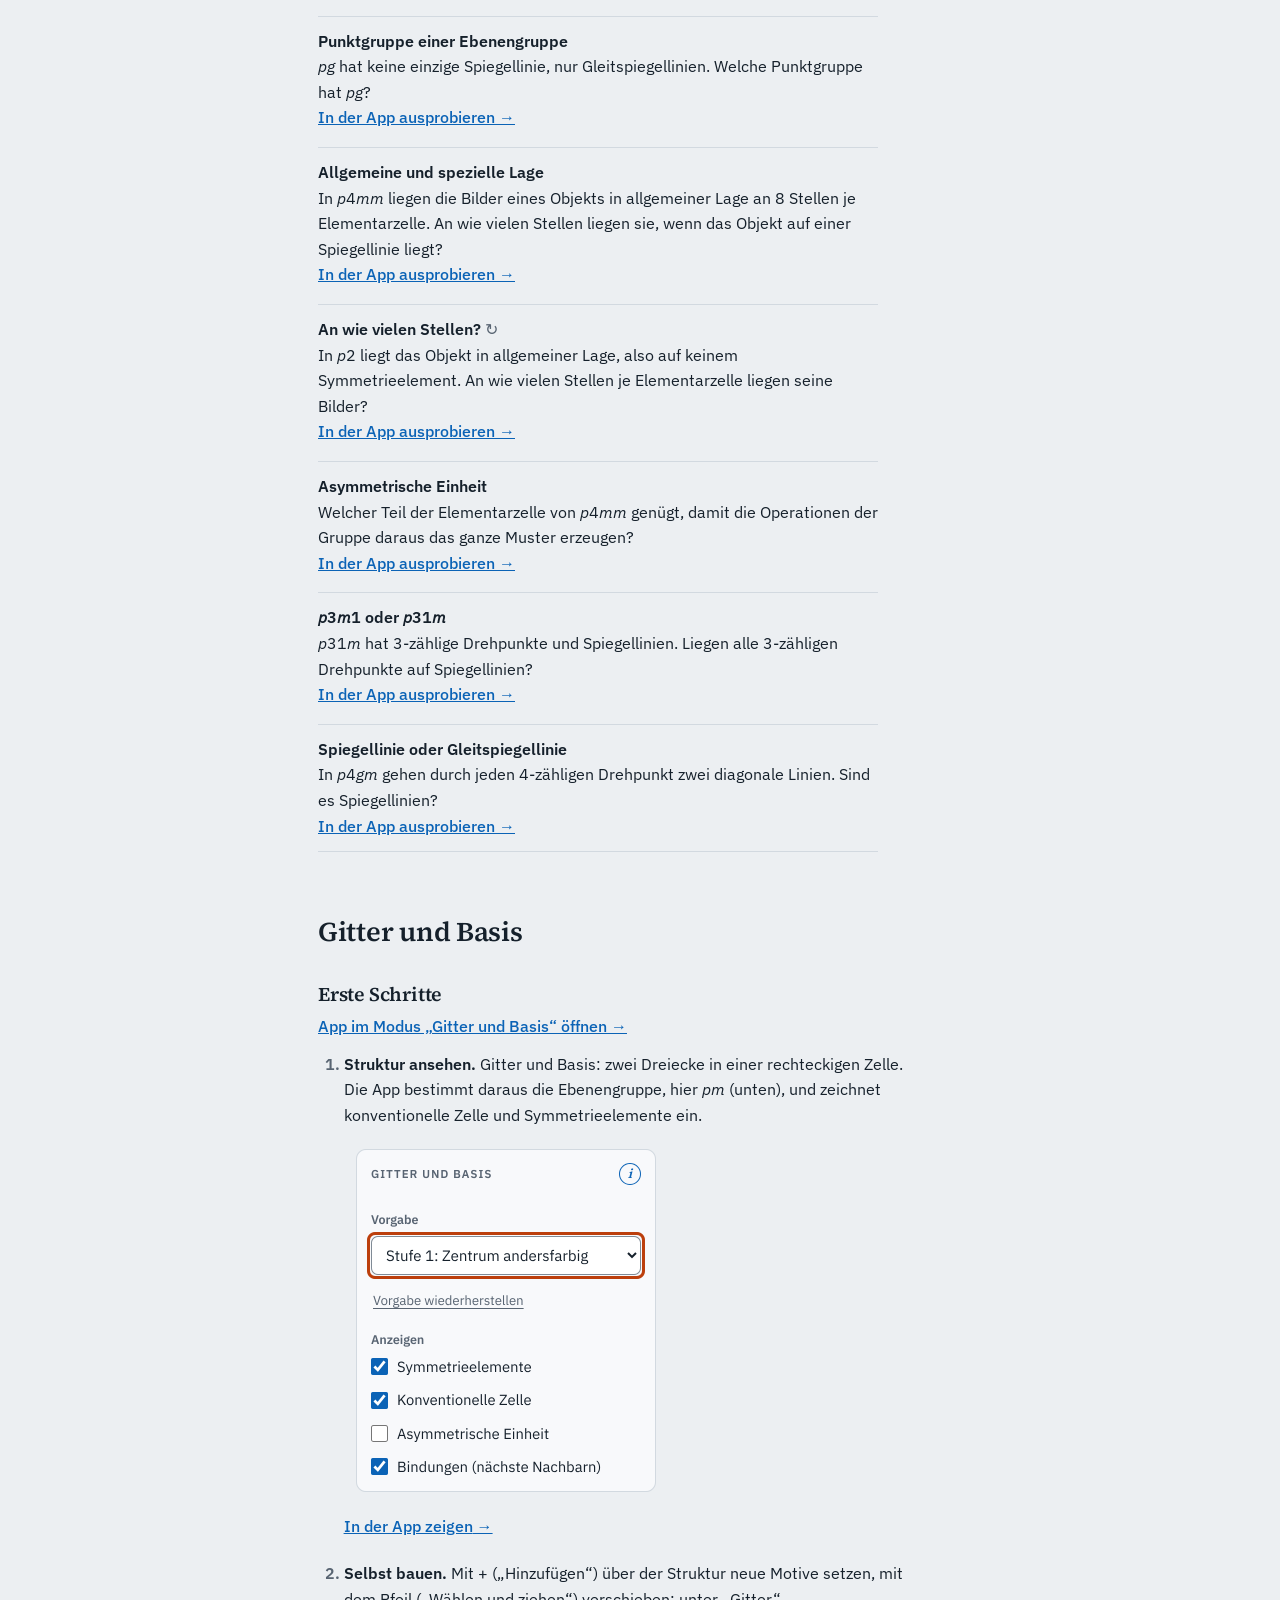
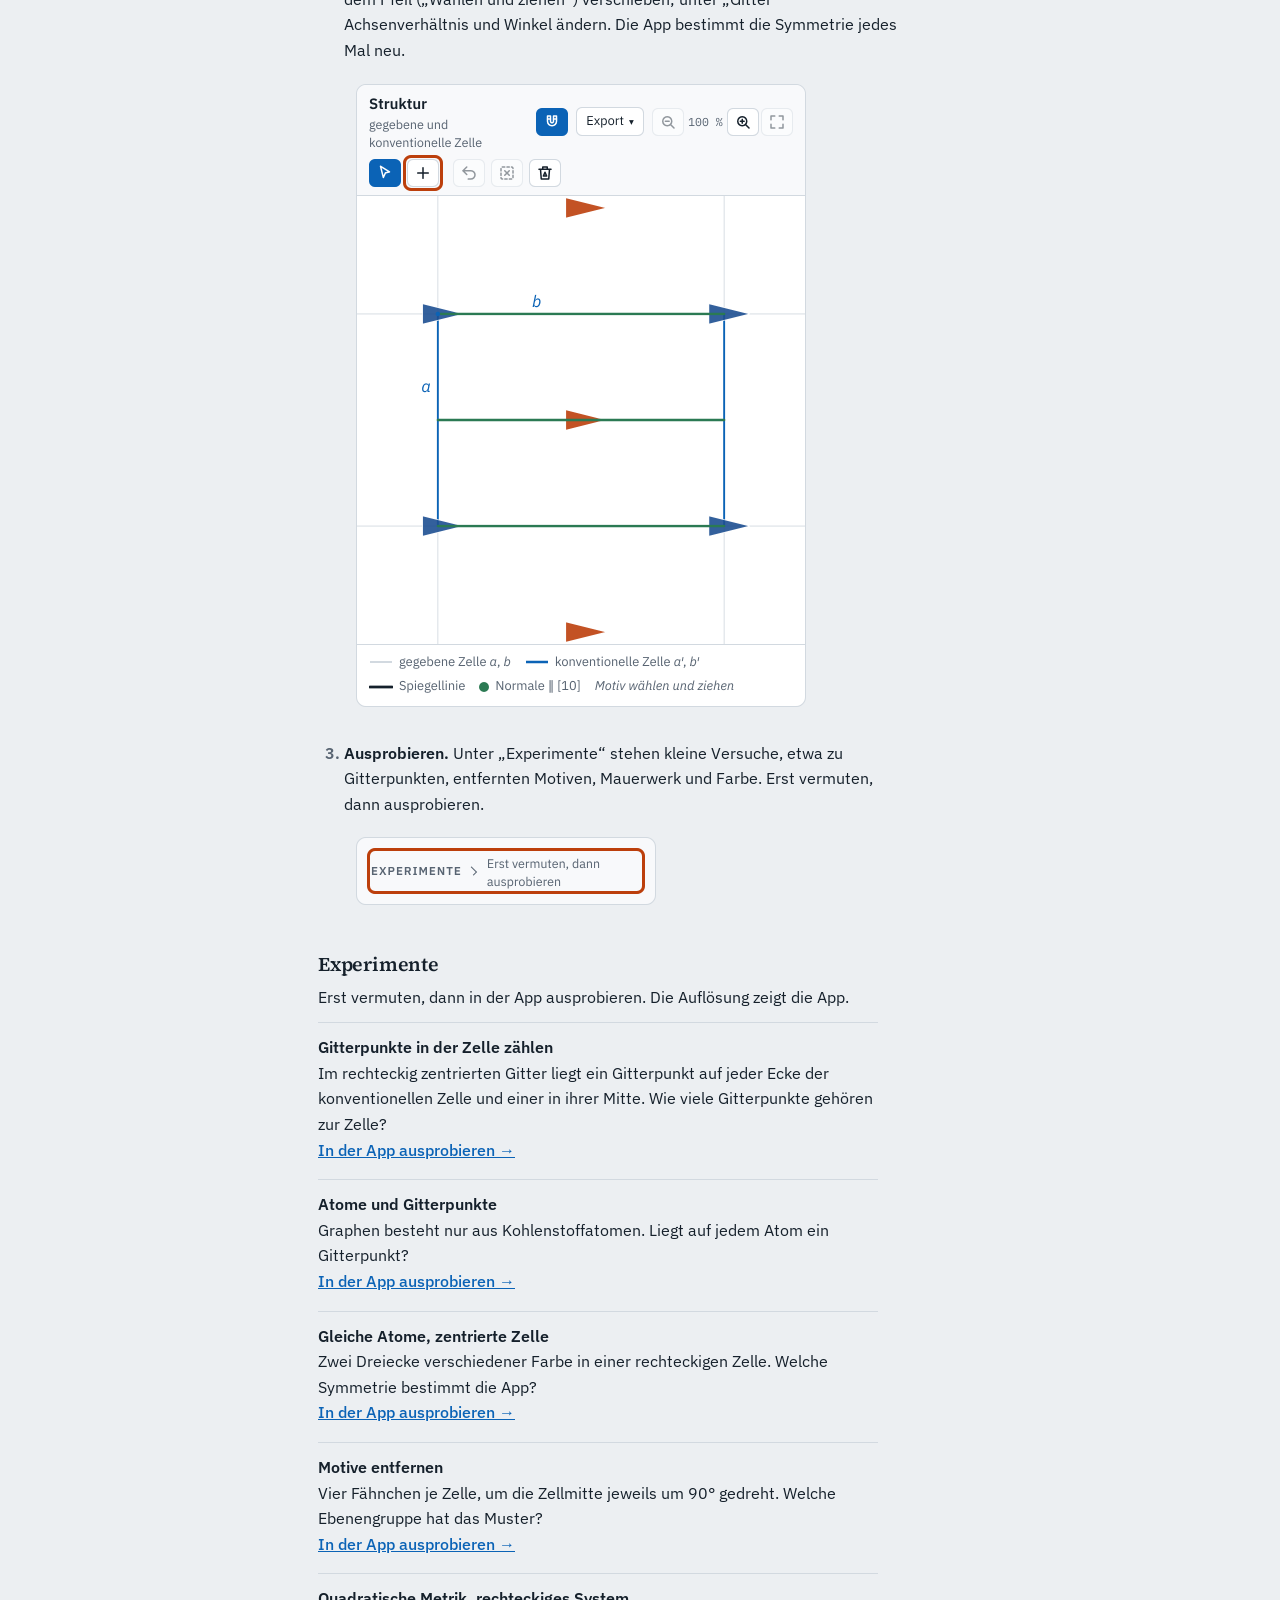
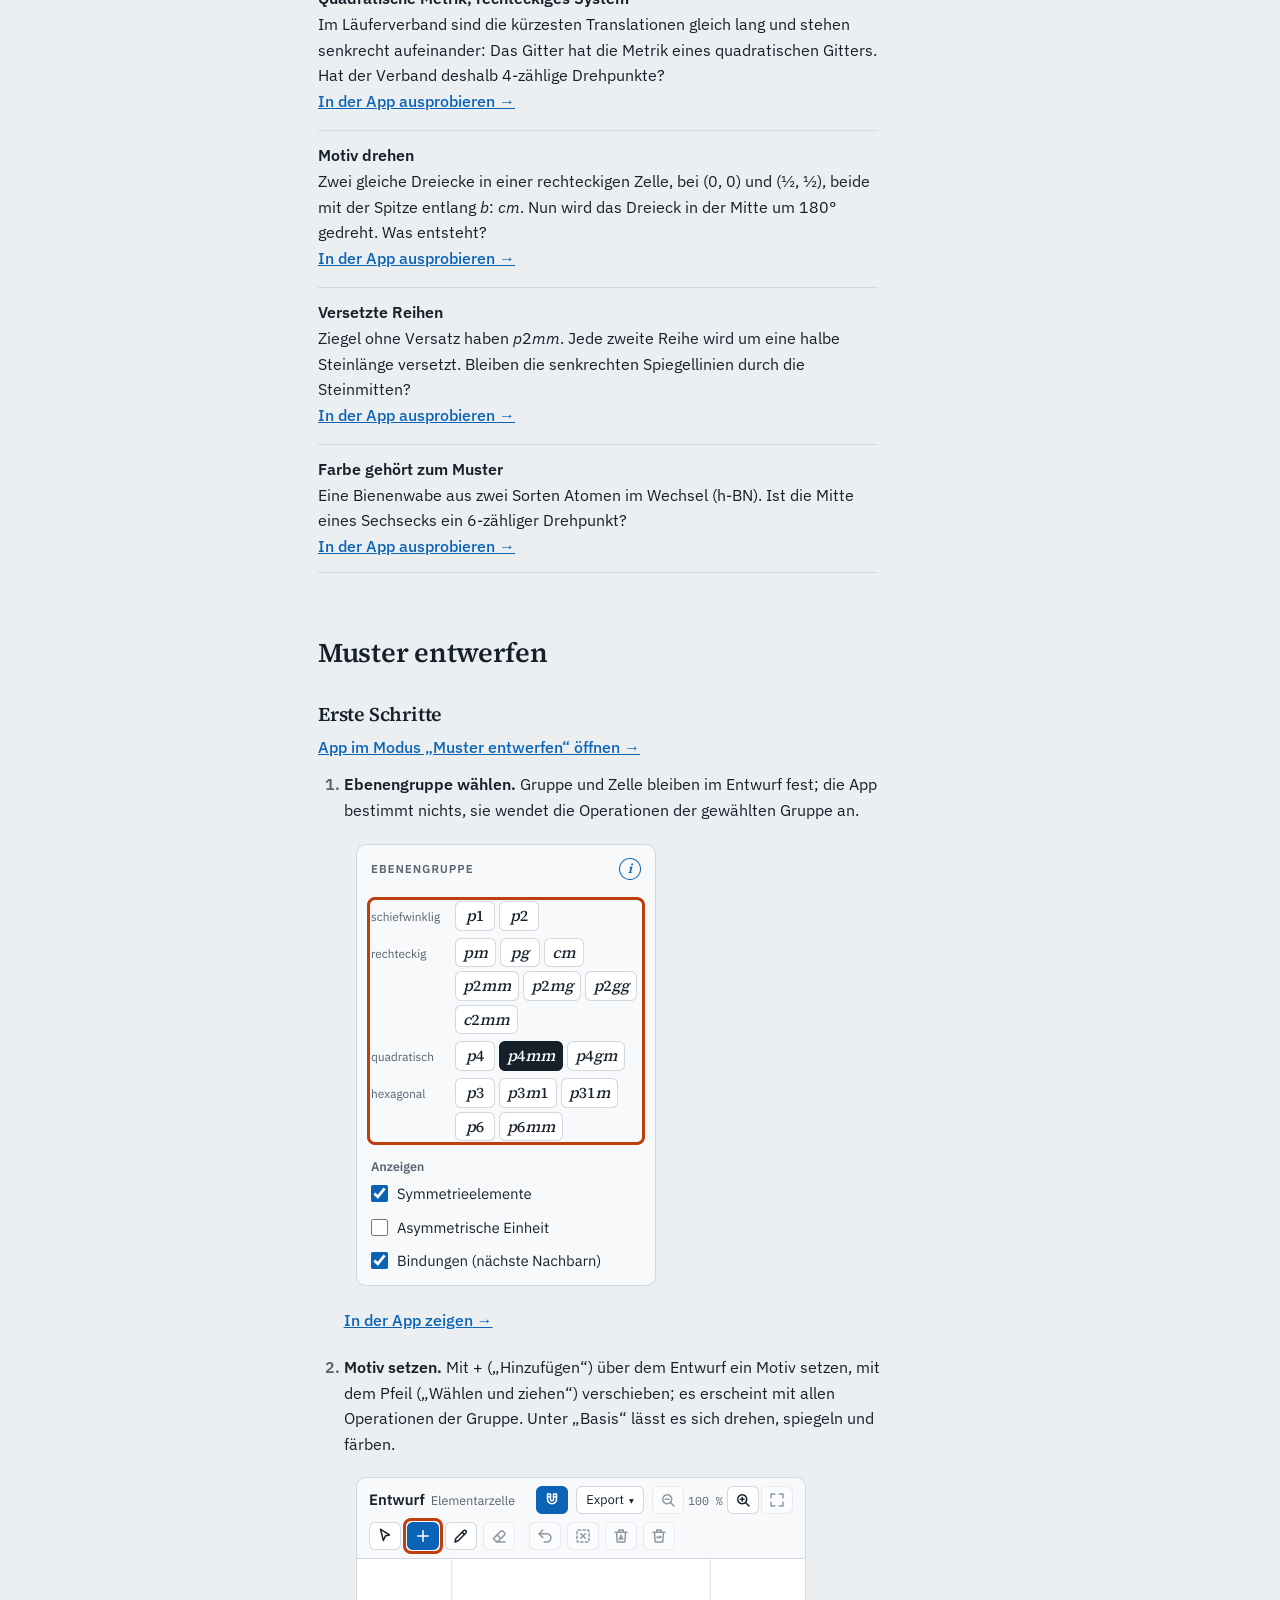
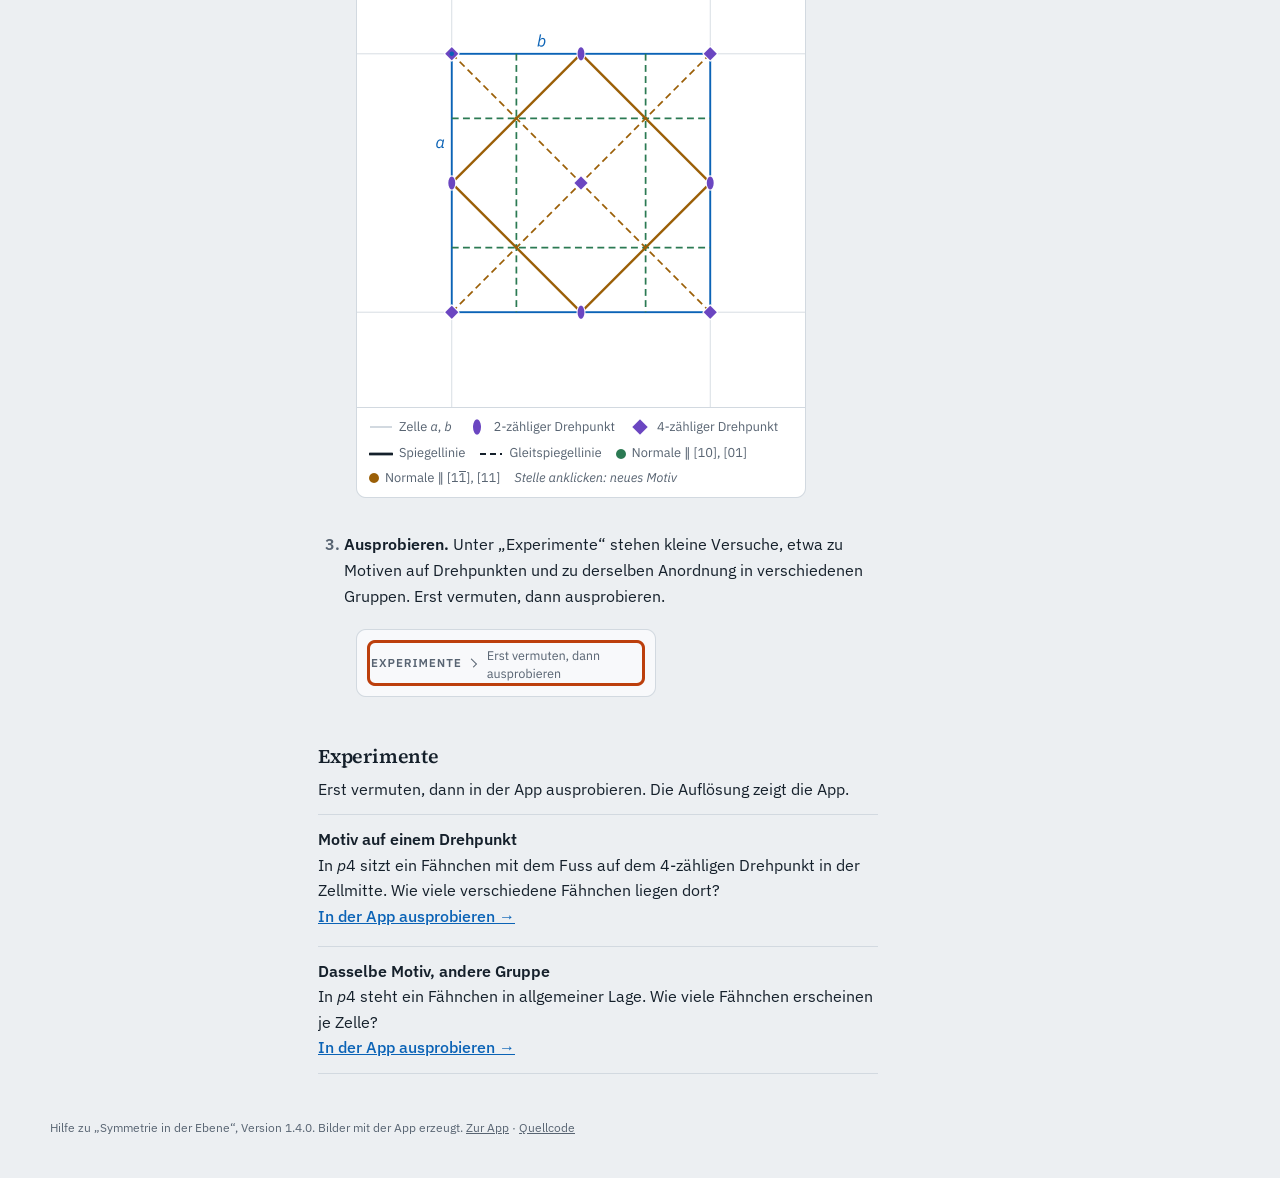
==== commit 7c1ef3e0: "Review des Sync-PR: Tooltips ohne „antippen“, ⓘ auf der Hilfeseite Co-Authored-By: Claude Opus 5.5 <" ====
--- a/hilfe.html
+++ b/hilfe.html
@@ -45,7 +45,7 @@
       <h4>So ist die Hilfe aufgebaut</h4>
       <p>Je Modus der App eine Anleitung mit Bildern der Bedienung; „In der App zeigen“ öffnet die App im passenden
         Zustand. Danach die Experimente: kleine Versuche, erst vermuten, dann in der App ausprobieren. Die Fachbegriffe
-        erklärt das <a href="skript.html">Skript</a>, einzelne Bedienelemente erklären die Tooltips in der App.</p>
+        erklärt das <a href="skript.html">Skript</a>, einzelne Bedienelemente erklären in der App die Tooltips und das ⓘ an den Überschriften.</p>
     </div>
   </article>
   </main>
--- a/lib/common/css/hilfe.css
+++ b/lib/common/css/hilfe.css
@@ -18,6 +18,8 @@
 .hilfe-liste > li { padding: 12px 0; border-top: 1px solid var(--line); max-width: 70ch; }
 .hilfe-liste > li:last-child { border-bottom: 1px solid var(--line); }
 .hilfe-erzeugt { color: var(--muted); }
+/* Experimente nach Kapiteln (#107, ab 6 je Modus) */
+.hilfe-experimente h4 { margin: 24px 0 6px; font-size: 0.78rem; text-transform: uppercase; letter-spacing: 0.08em; color: var(--muted); font-weight: 600; }
 
 @media print {
   .hilfe-schritt, .hilfe-liste > li { break-inside: avoid; }
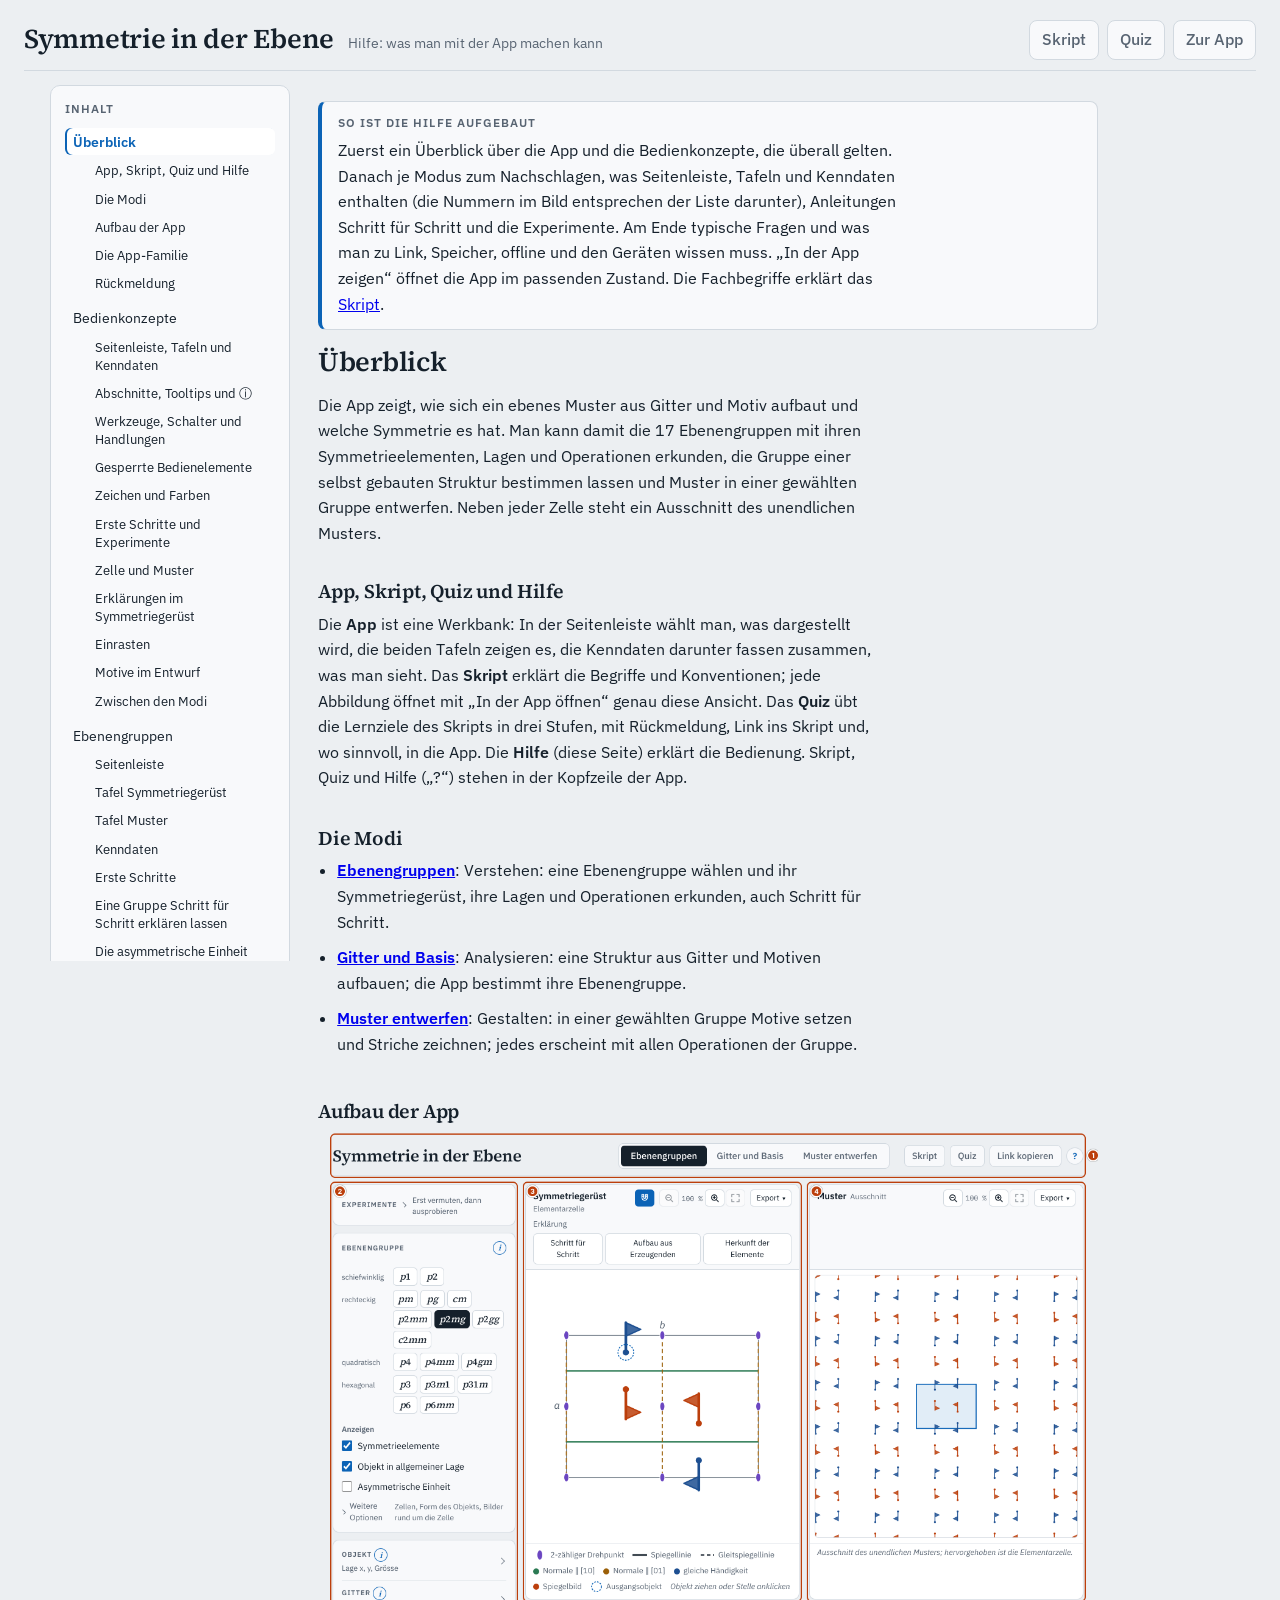
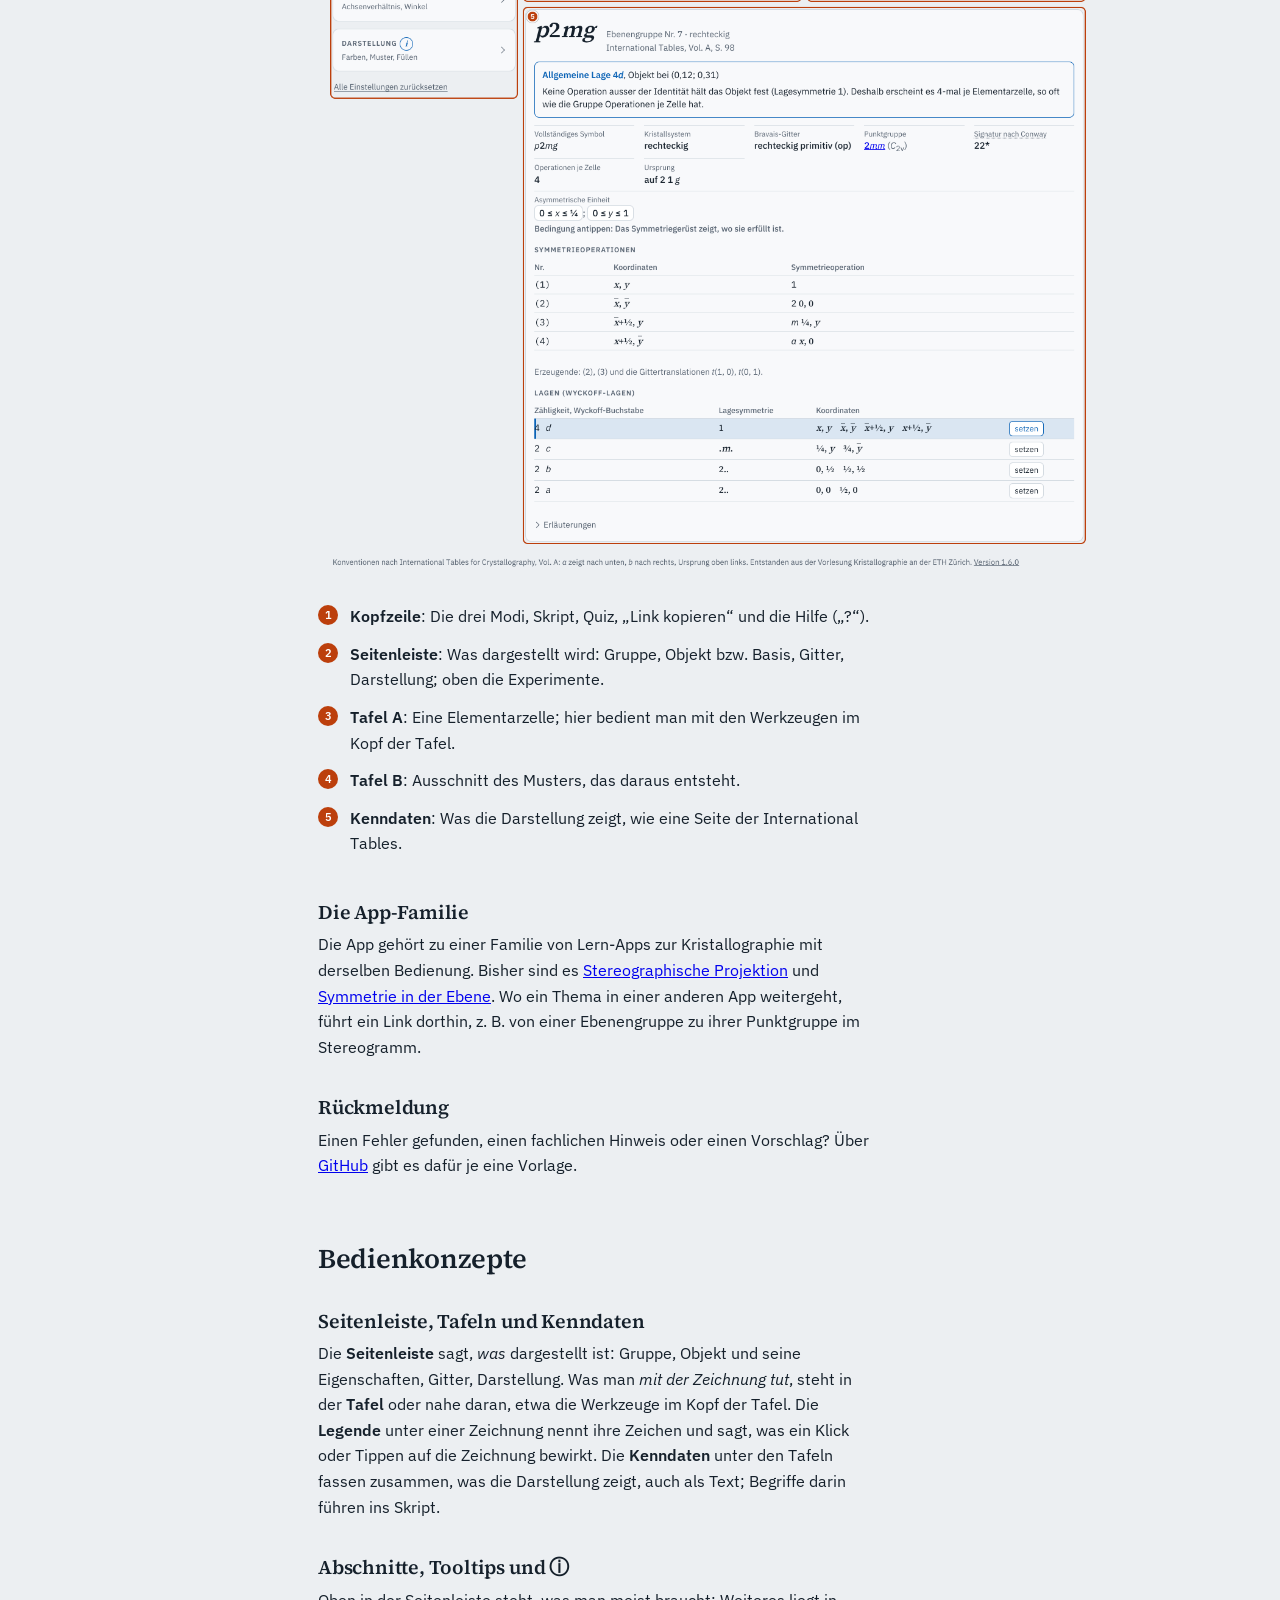
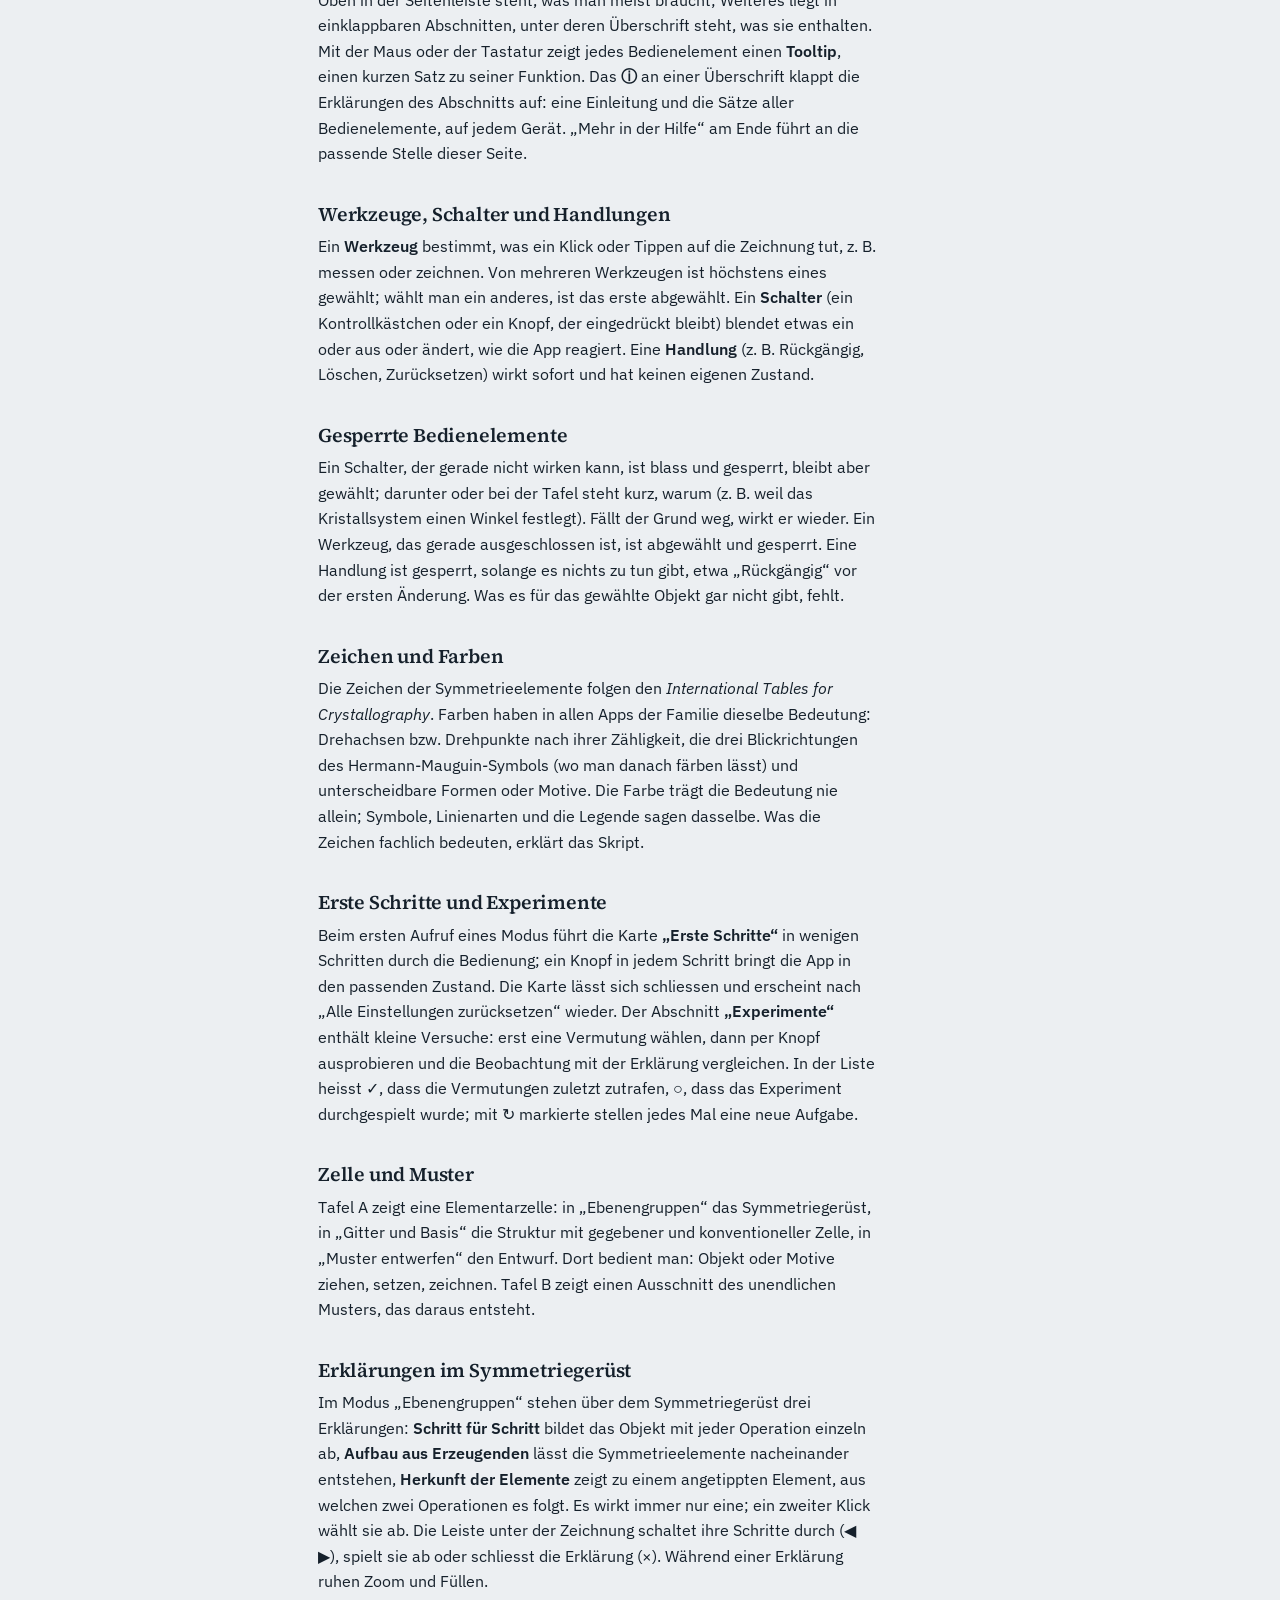
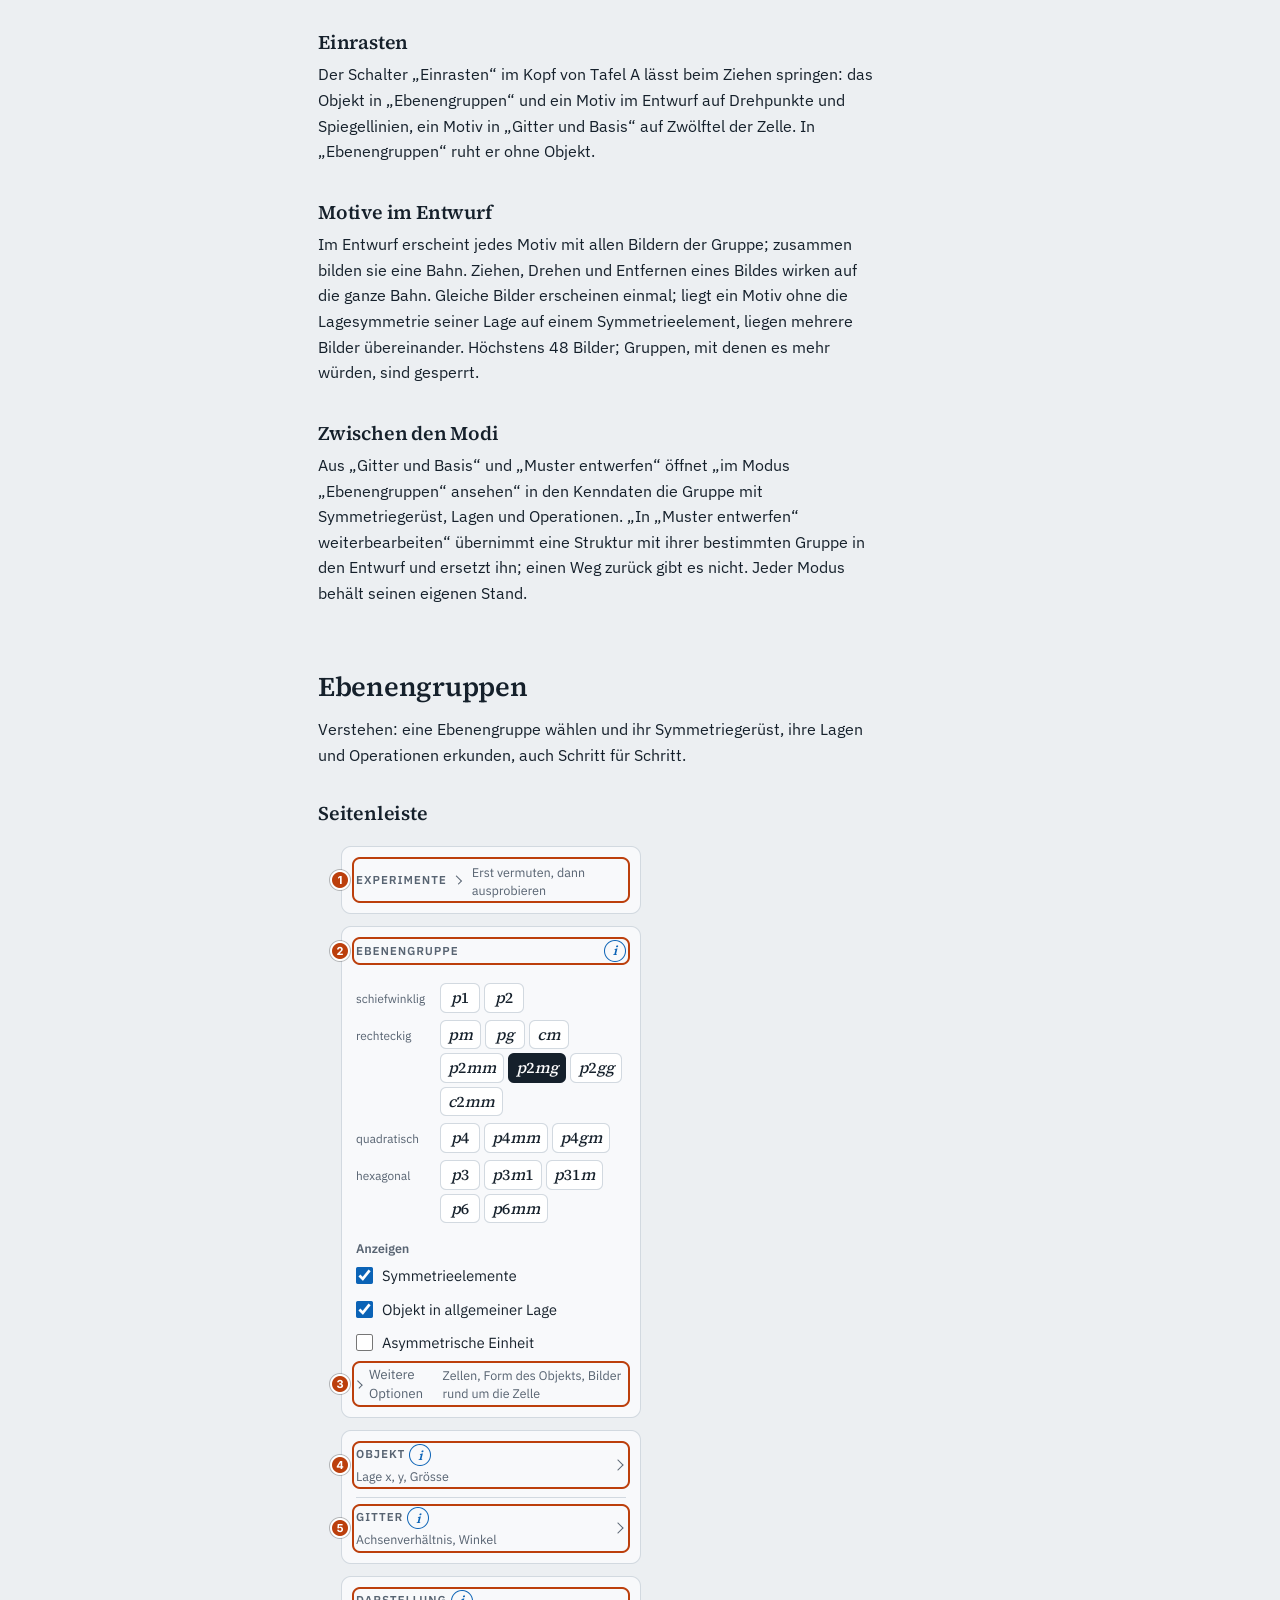
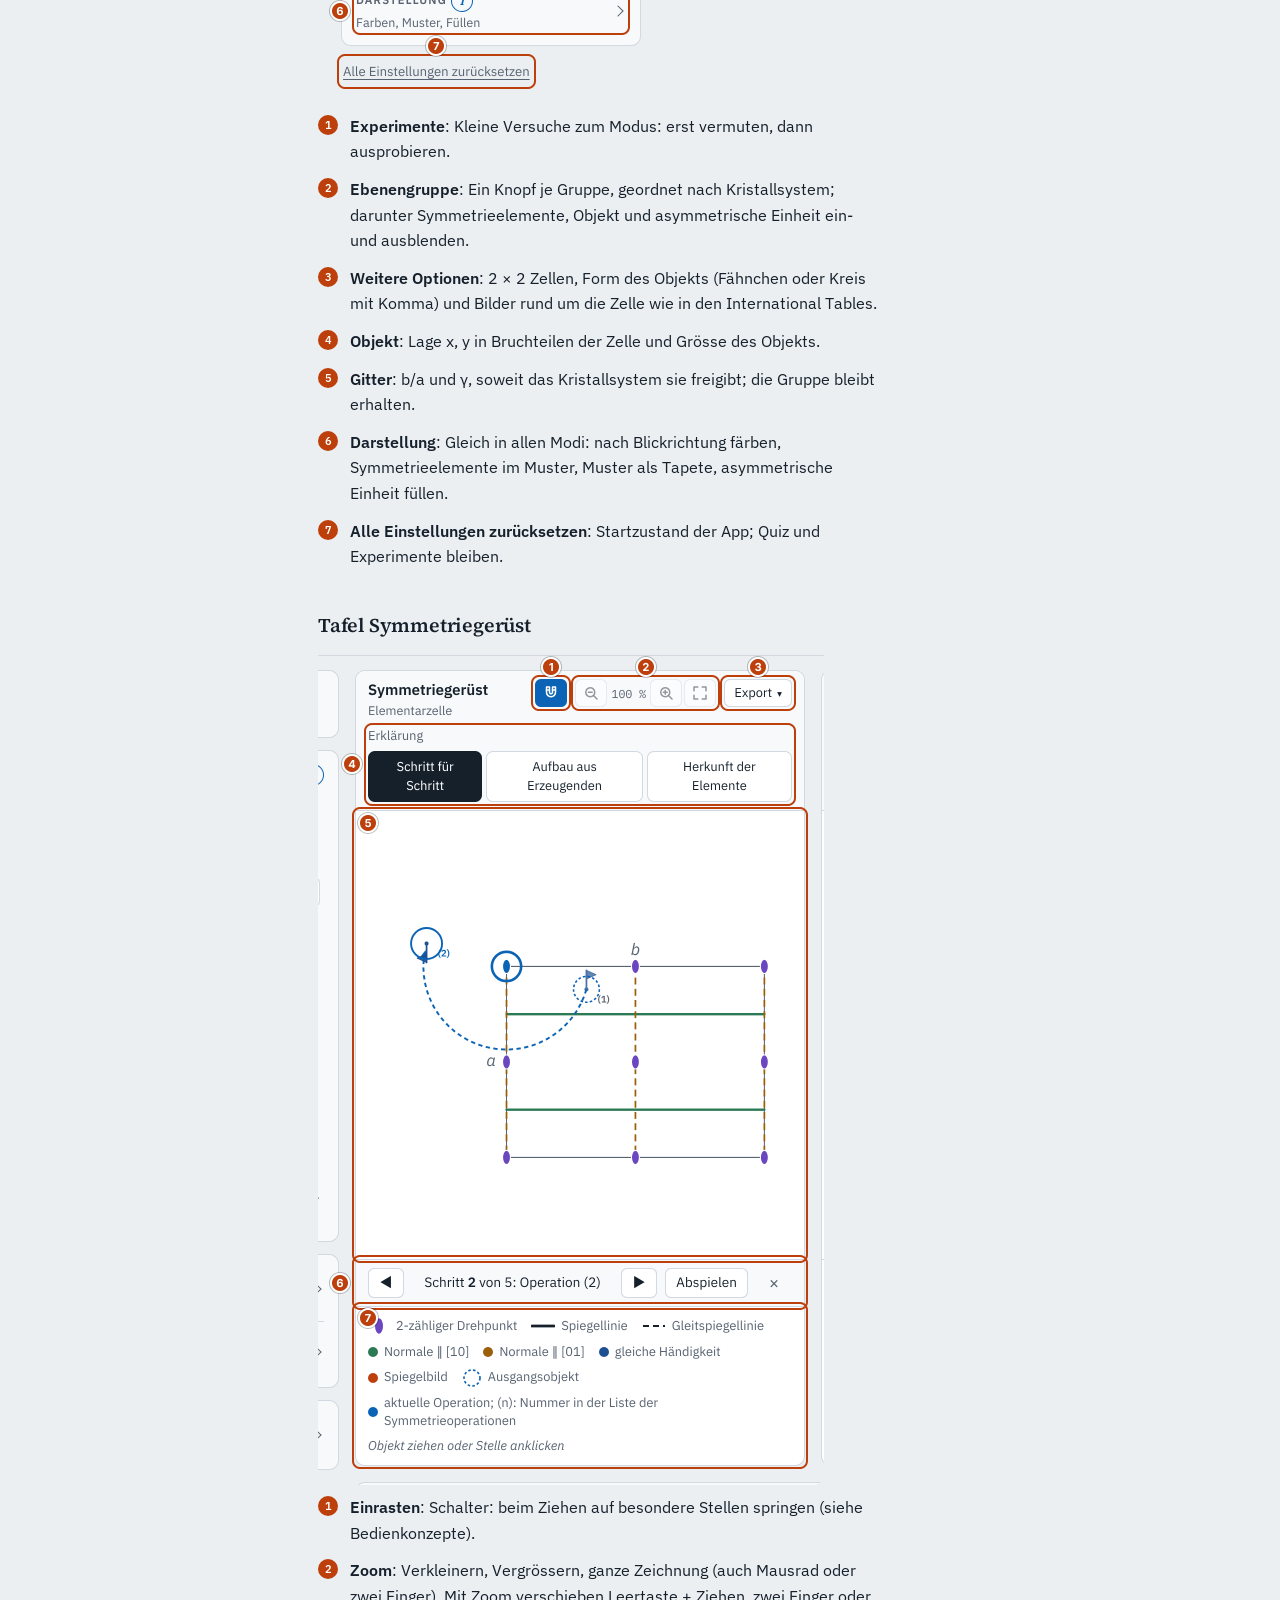
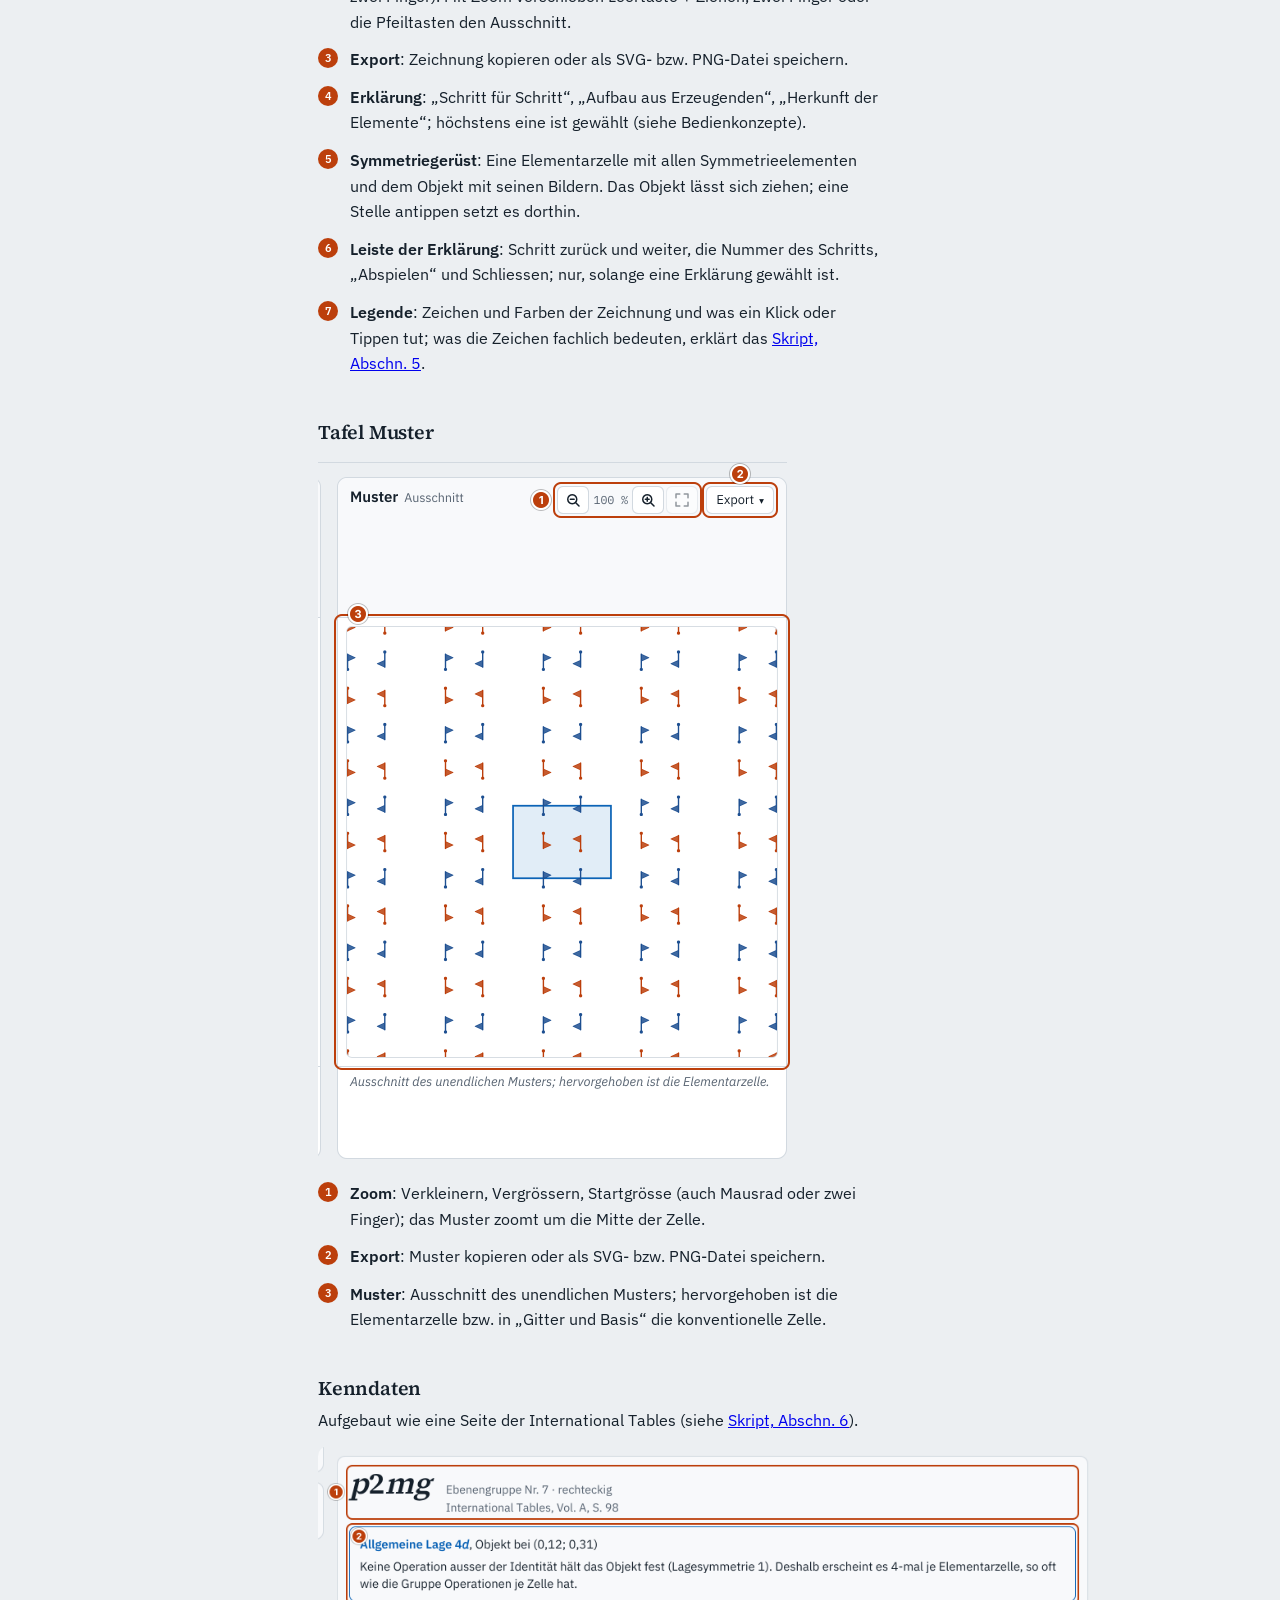
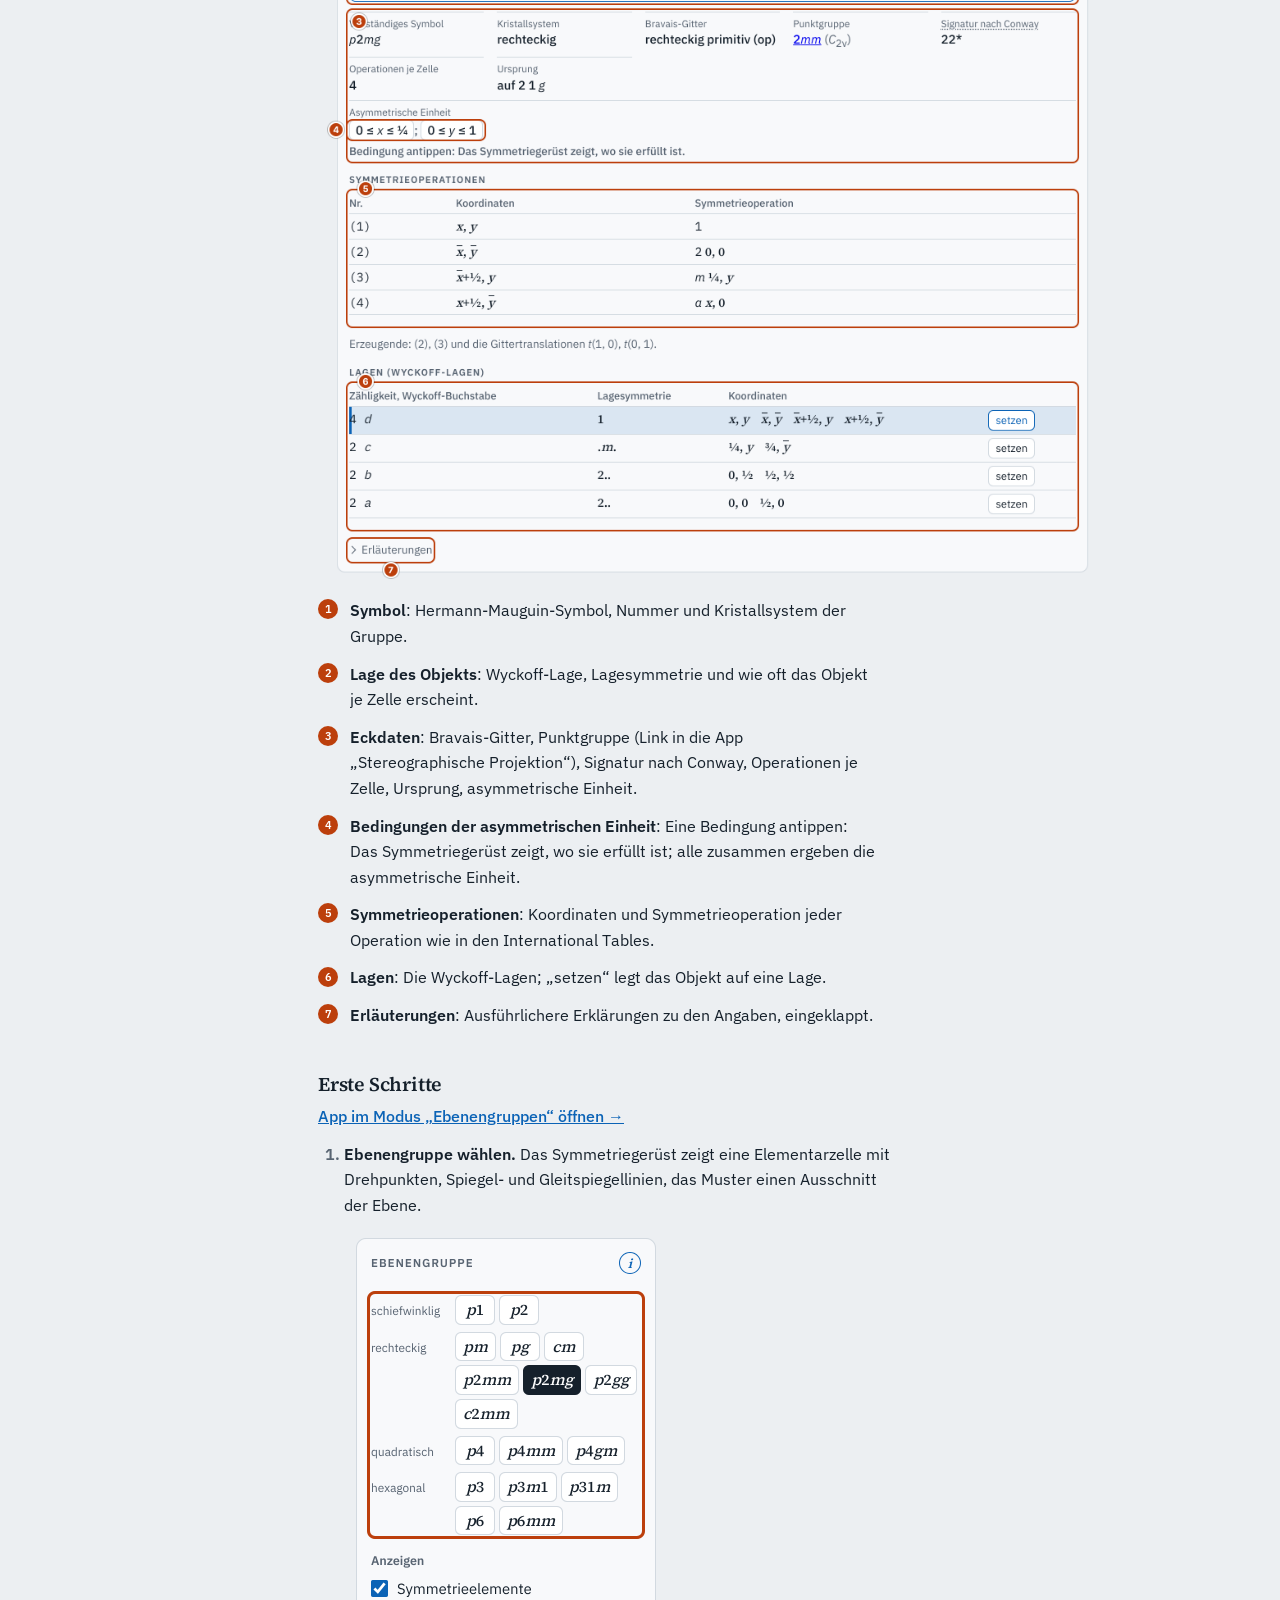
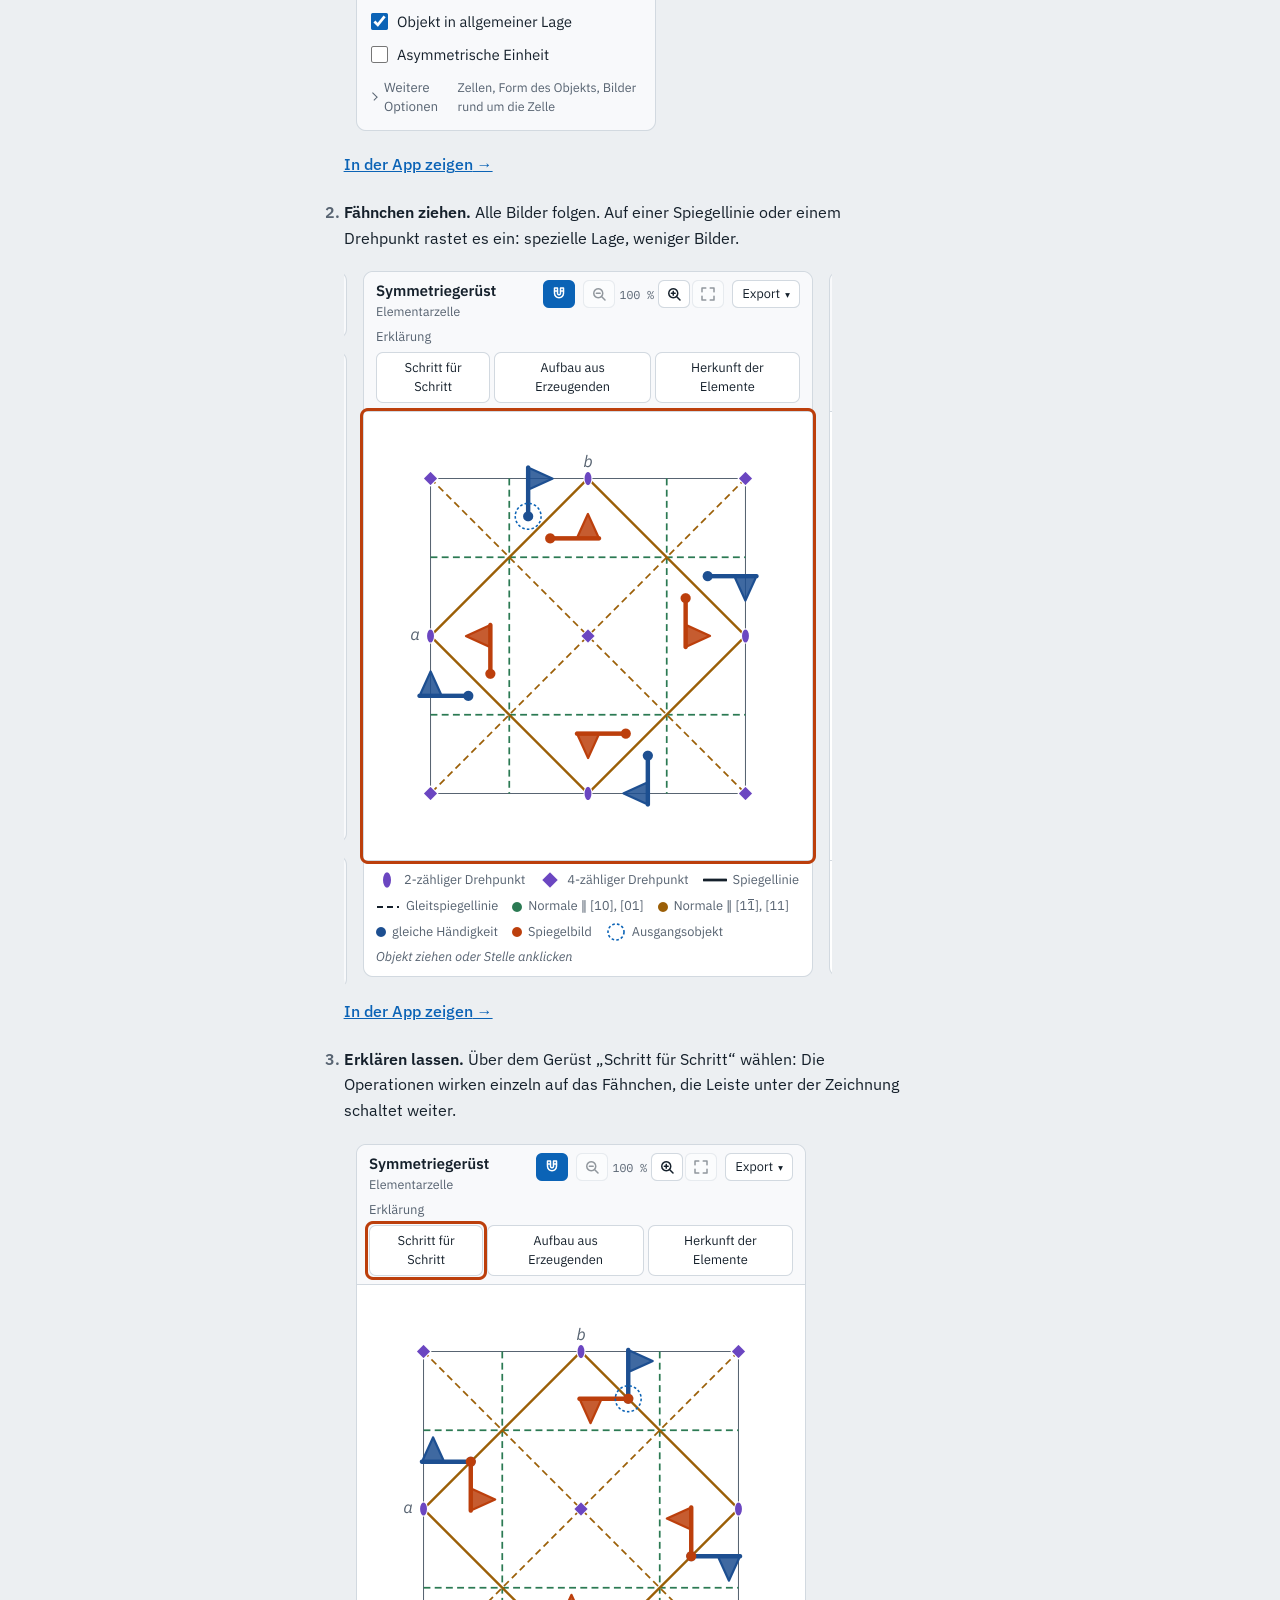
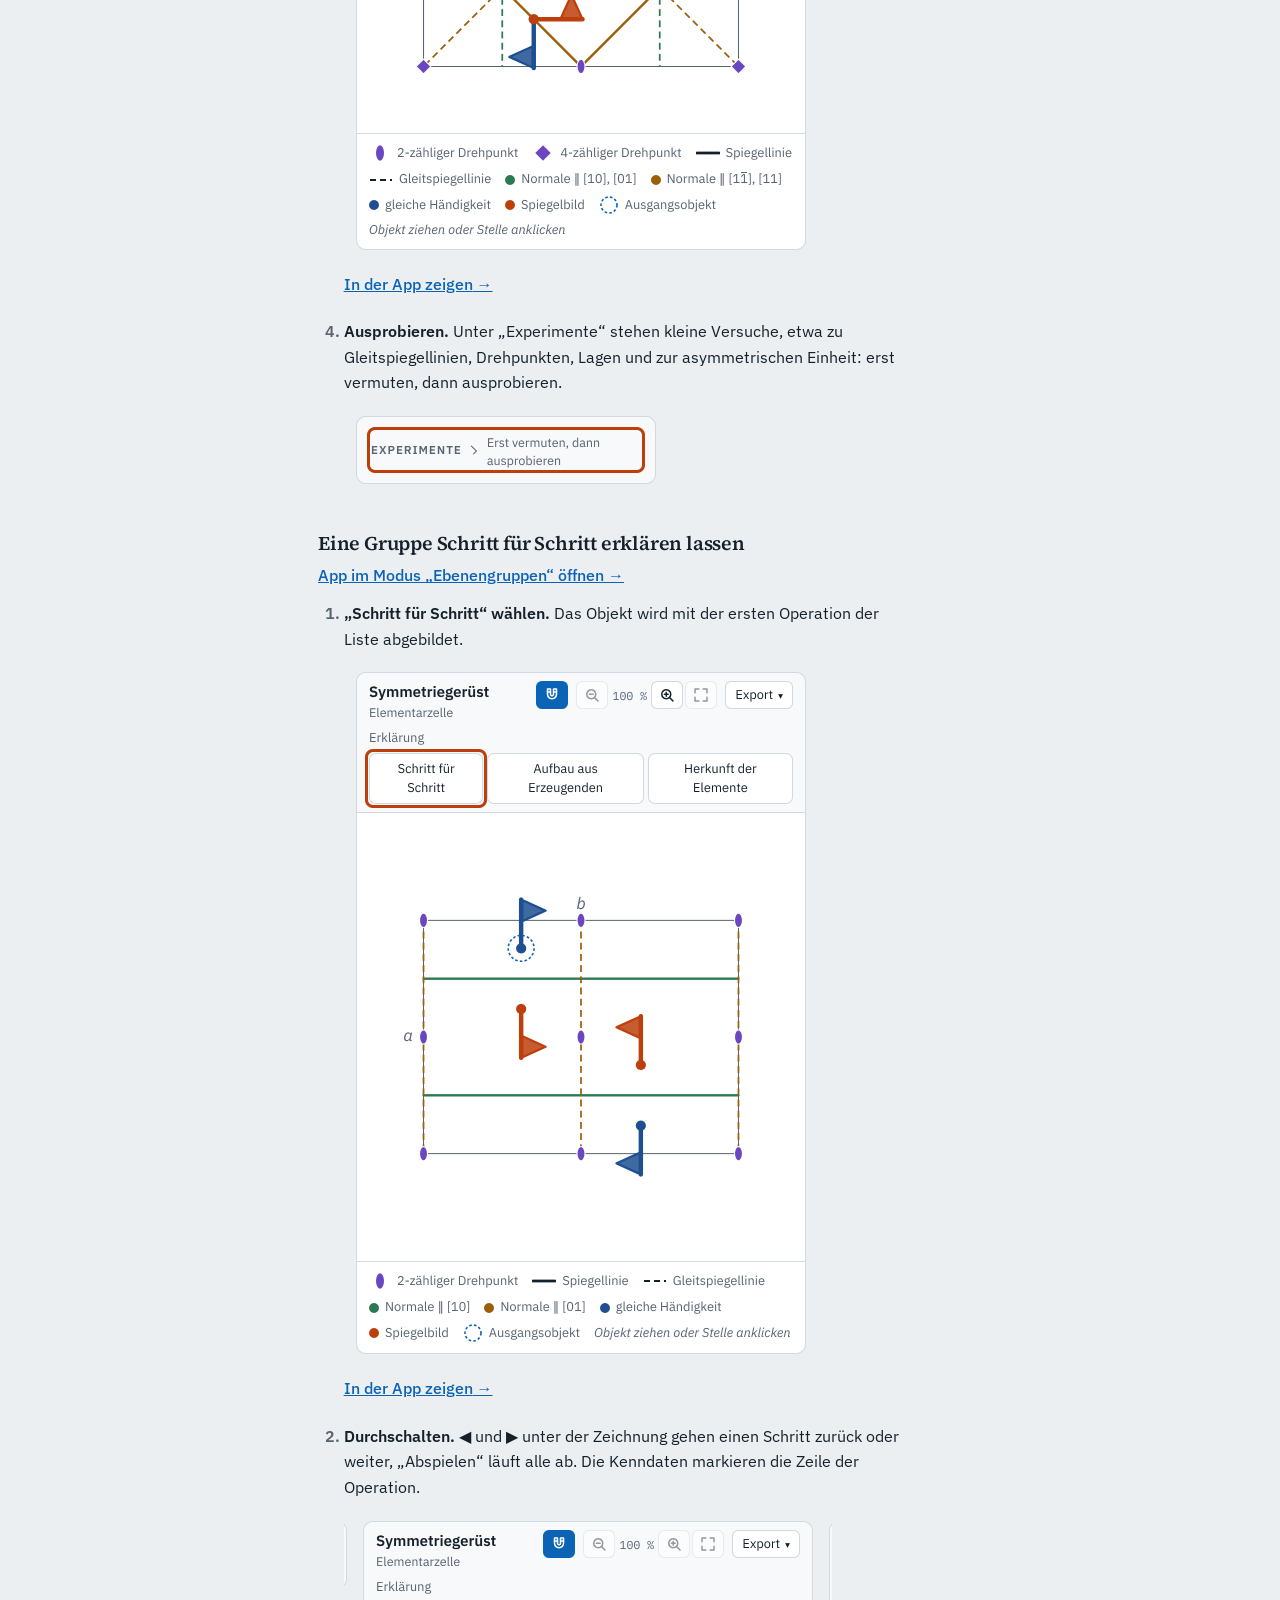
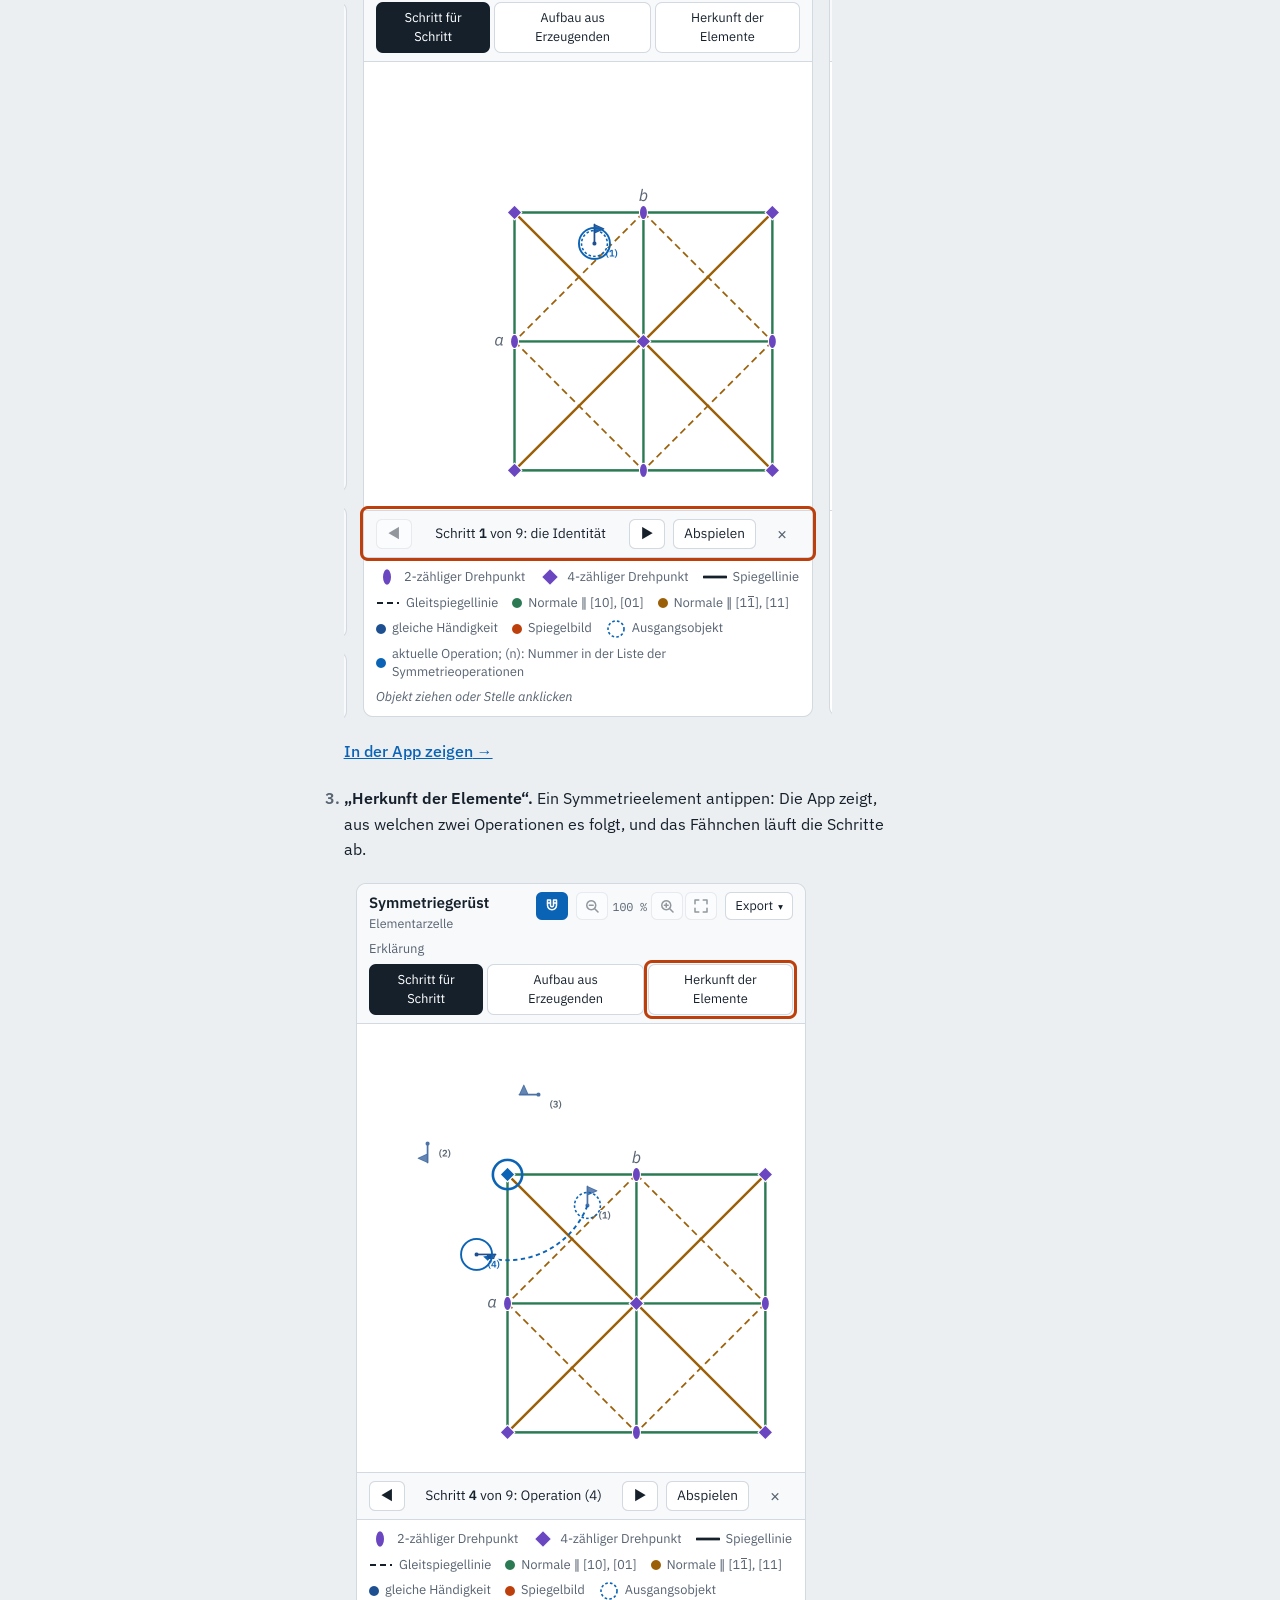
==== commit 7de44d05: "Hilfeseite als Anleitung (crystallography-common#114) Überblick, Bedienkonzepte, je Modus Seitenleis" ====
--- a/hilfe.html
+++ b/hilfe.html
@@ -43,9 +43,11 @@
   <article id="hilfe">
     <div class="box aufbau">
       <h4>So ist die Hilfe aufgebaut</h4>
-      <p>Je Modus der App eine Anleitung mit Bildern der Bedienung; „In der App zeigen“ öffnet die App im passenden
-        Zustand. Danach die Experimente: kleine Versuche, erst vermuten, dann in der App ausprobieren. Die Fachbegriffe
-        erklärt das <a href="skript.html">Skript</a>, einzelne Bedienelemente erklären in der App die Tooltips und das ⓘ an den Überschriften.</p>
+      <p>Zuerst ein Überblick über die App und die Bedienkonzepte, die überall gelten. Danach je Modus zum Nachschlagen,
+        was Seitenleiste, Tafeln und Kenndaten enthalten (die Nummern im Bild entsprechen der Liste darunter), Anleitungen
+        Schritt für Schritt und die Experimente. Am Ende typische Fragen und was man zu Link, Speicher, offline und den
+        Geräten wissen muss. „In der App zeigen“ öffnet die App im passenden Zustand. Die Fachbegriffe erklärt das
+        <a href="skript.html">Skript</a>.</p>
     </div>
   </article>
   </main>
--- a/lib/common/css/hilfe.css
+++ b/lib/common/css/hilfe.css
@@ -1,8 +1,10 @@
-/* Hilfeseite (Leitfaden Abschn. 5.3, #24): nach skript.css geladen, gleicher Aufbau wie das Skript. Inhalt aus
+/* Hilfeseite (Leitfaden Abschn. 5.3, #24, #114): nach skript.css geladen, gleicher Aufbau wie das Skript. Inhalt aus
    js/hilfe-seite.js (hilfeHTML). */
 
-.hilfe-modus + .hilfe-modus { margin-top: 64px; }
-.hilfe-anleitung + .hilfe-anleitung, .hilfe-experimente { margin-top: 36px; }
+.hilfe-teil + .hilfe-teil, .hilfe-teil + .hilfe-modus, .hilfe-modus + .hilfe-modus, .hilfe-modus + .hilfe-teil { margin-top: 64px; }
+.hilfe-text + .hilfe-text, .hilfe-bereich + .hilfe-bereich, .hilfe-text + .hilfe-bereich, .hilfe-bereich + .hilfe-text,
+.hilfe-bereich + .hilfe-anleitung, .hilfe-anleitung + .hilfe-anleitung, .hilfe-experimente, .hilfe-frage + .hilfe-frage { margin-top: 36px; }
+.hilfe-text > p, .hilfe-frage > p, .hilfe-bereich > p { max-width: 70ch; }
 
 .hilfe-schritte { padding-left: 1.6em; margin: 0 0 12px; }
 .hilfe-schritt { margin: 0 0 22px; }
@@ -14,6 +16,20 @@
 article figure.hilfe-bild { margin: 8px 0 10px; padding: 0; border: 0; background: none; box-shadow: none; }
 .hilfe-bild img { display: block; max-width: 100%; height: auto; border-radius: 10px; }
 
+/* Bereiche zum Nachschlagen: Liste mit Nummern wie die Marken im Bild (Kreis in der Farbe der Marke) */
+.hilfe-marken { list-style: none; counter-reset: marke; padding: 0; margin: 4px 0 12px; max-width: 70ch; }
+.hilfe-marken > li { counter-increment: marke; position: relative; padding: 0 0 8px 32px; }
+.hilfe-marken > li::before {
+  content: counter(marke); content: counter(marke) / ''; position: absolute; left: 0; top: 0.1em; width: 20px; height: 20px;
+  border-radius: 50%; background: var(--accent2); color: var(--paper); font: 700 11px/20px var(--font-ui);
+  text-align: center;
+}
+.hilfe-weitere { padding-left: 1.2em; margin: 0 0 12px; max-width: 70ch; }
+.hilfe-weitere > li { padding-bottom: 6px; }
+.hilfe-modi { padding-left: 1.2em; max-width: 70ch; }
+.hilfe-modi > li { padding-bottom: 6px; }
+.hilfe-links { font-size: 0.9rem; }
+
 .hilfe-liste { list-style: none; padding: 0; margin: 0 0 12px; }
 .hilfe-liste > li { padding: 12px 0; border-top: 1px solid var(--line); max-width: 70ch; }
 .hilfe-liste > li:last-child { border-bottom: 1px solid var(--line); }
@@ -22,5 +38,5 @@
 .hilfe-experimente h4 { margin: 24px 0 6px; font-size: 0.78rem; text-transform: uppercase; letter-spacing: 0.08em; color: var(--muted); font-weight: 600; }
 
 @media print {
-  .hilfe-schritt, .hilfe-liste > li { break-inside: avoid; }
+  .hilfe-schritt, .hilfe-liste > li, .hilfe-marken > li, .hilfe-bild { break-inside: avoid; }
 }
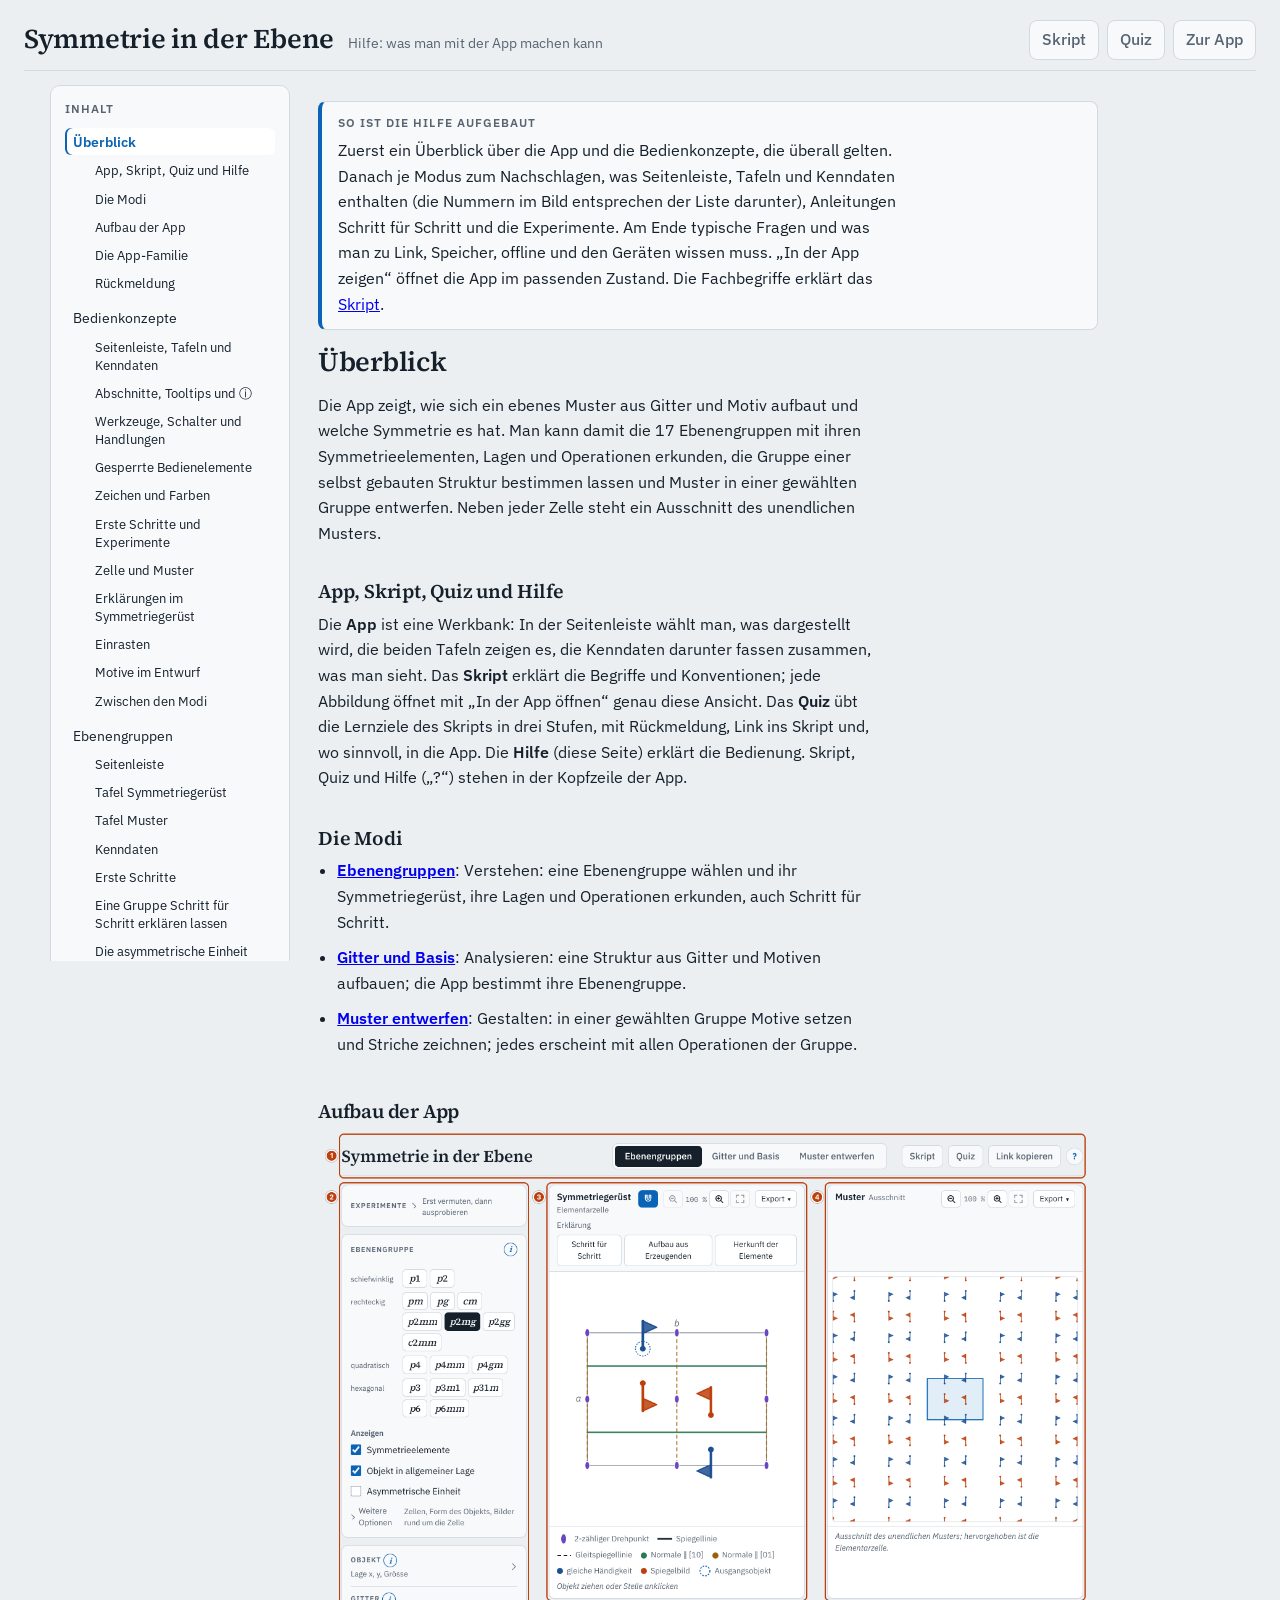
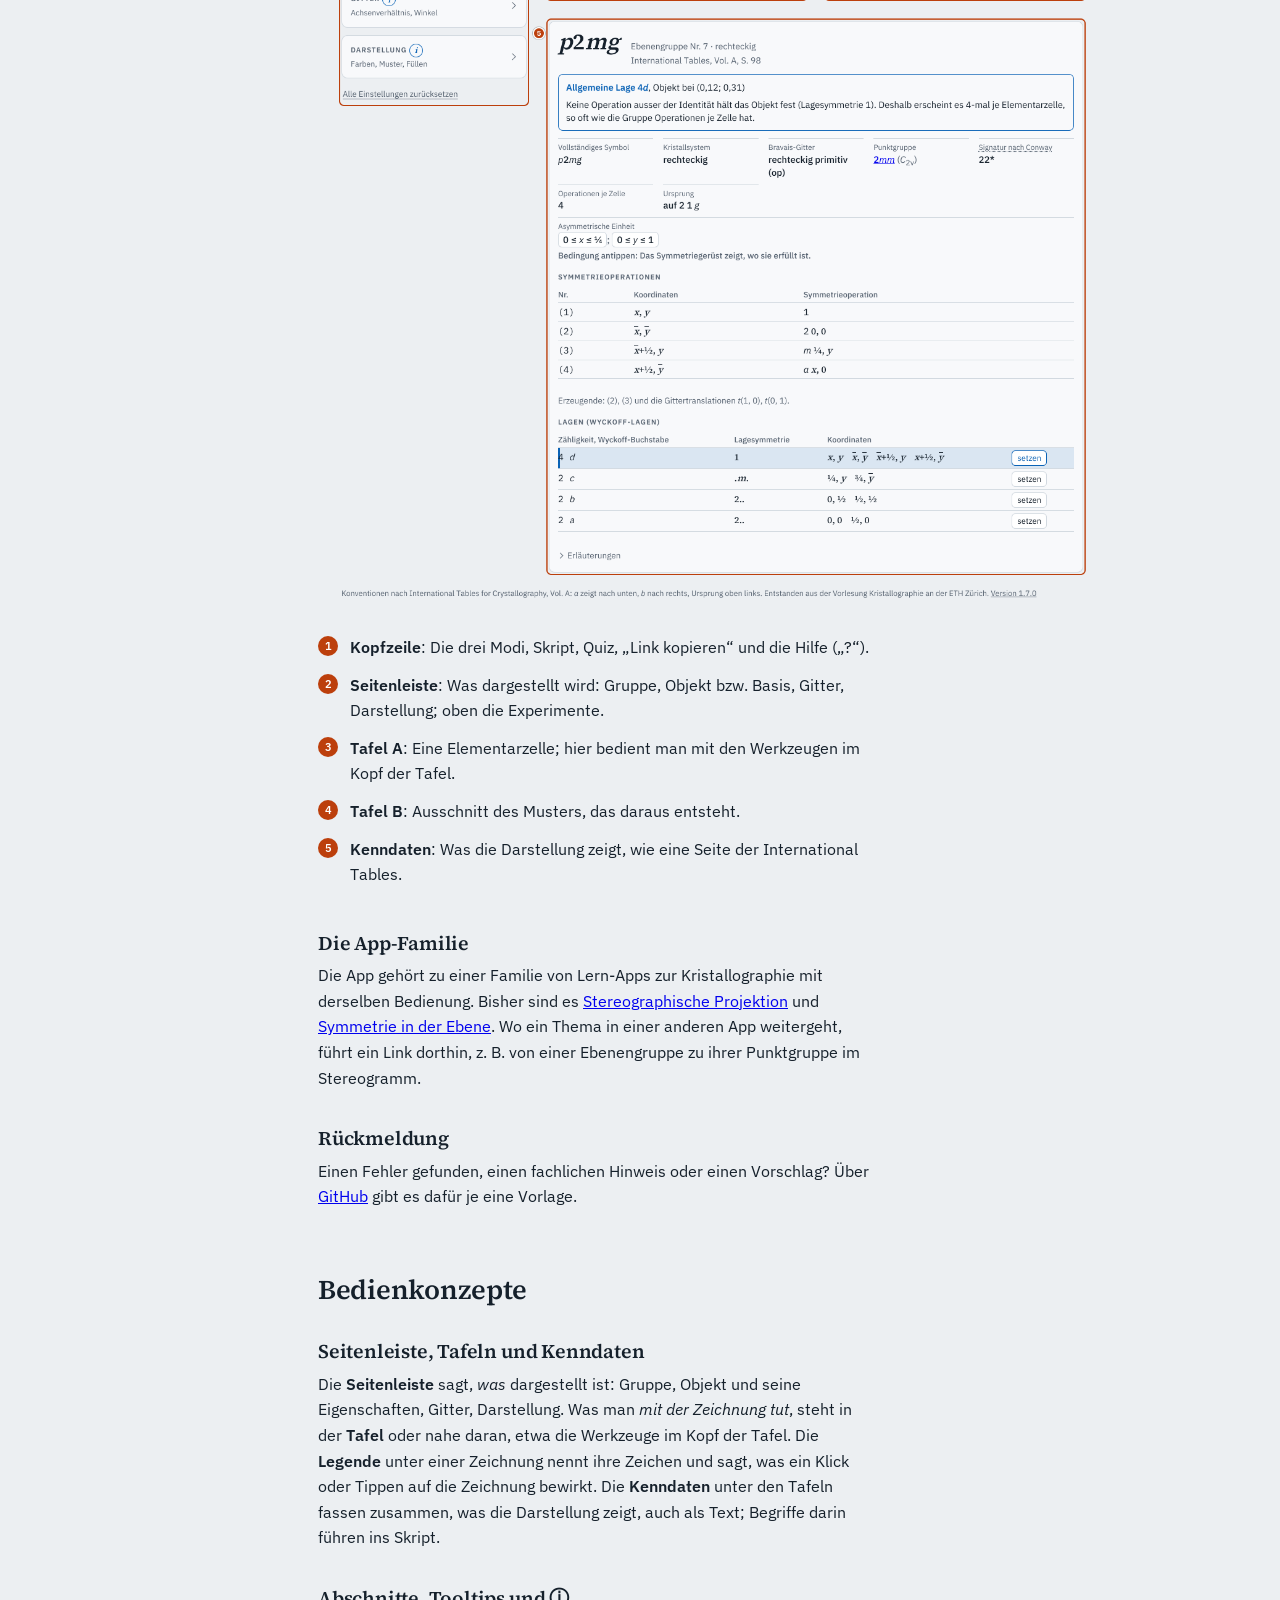
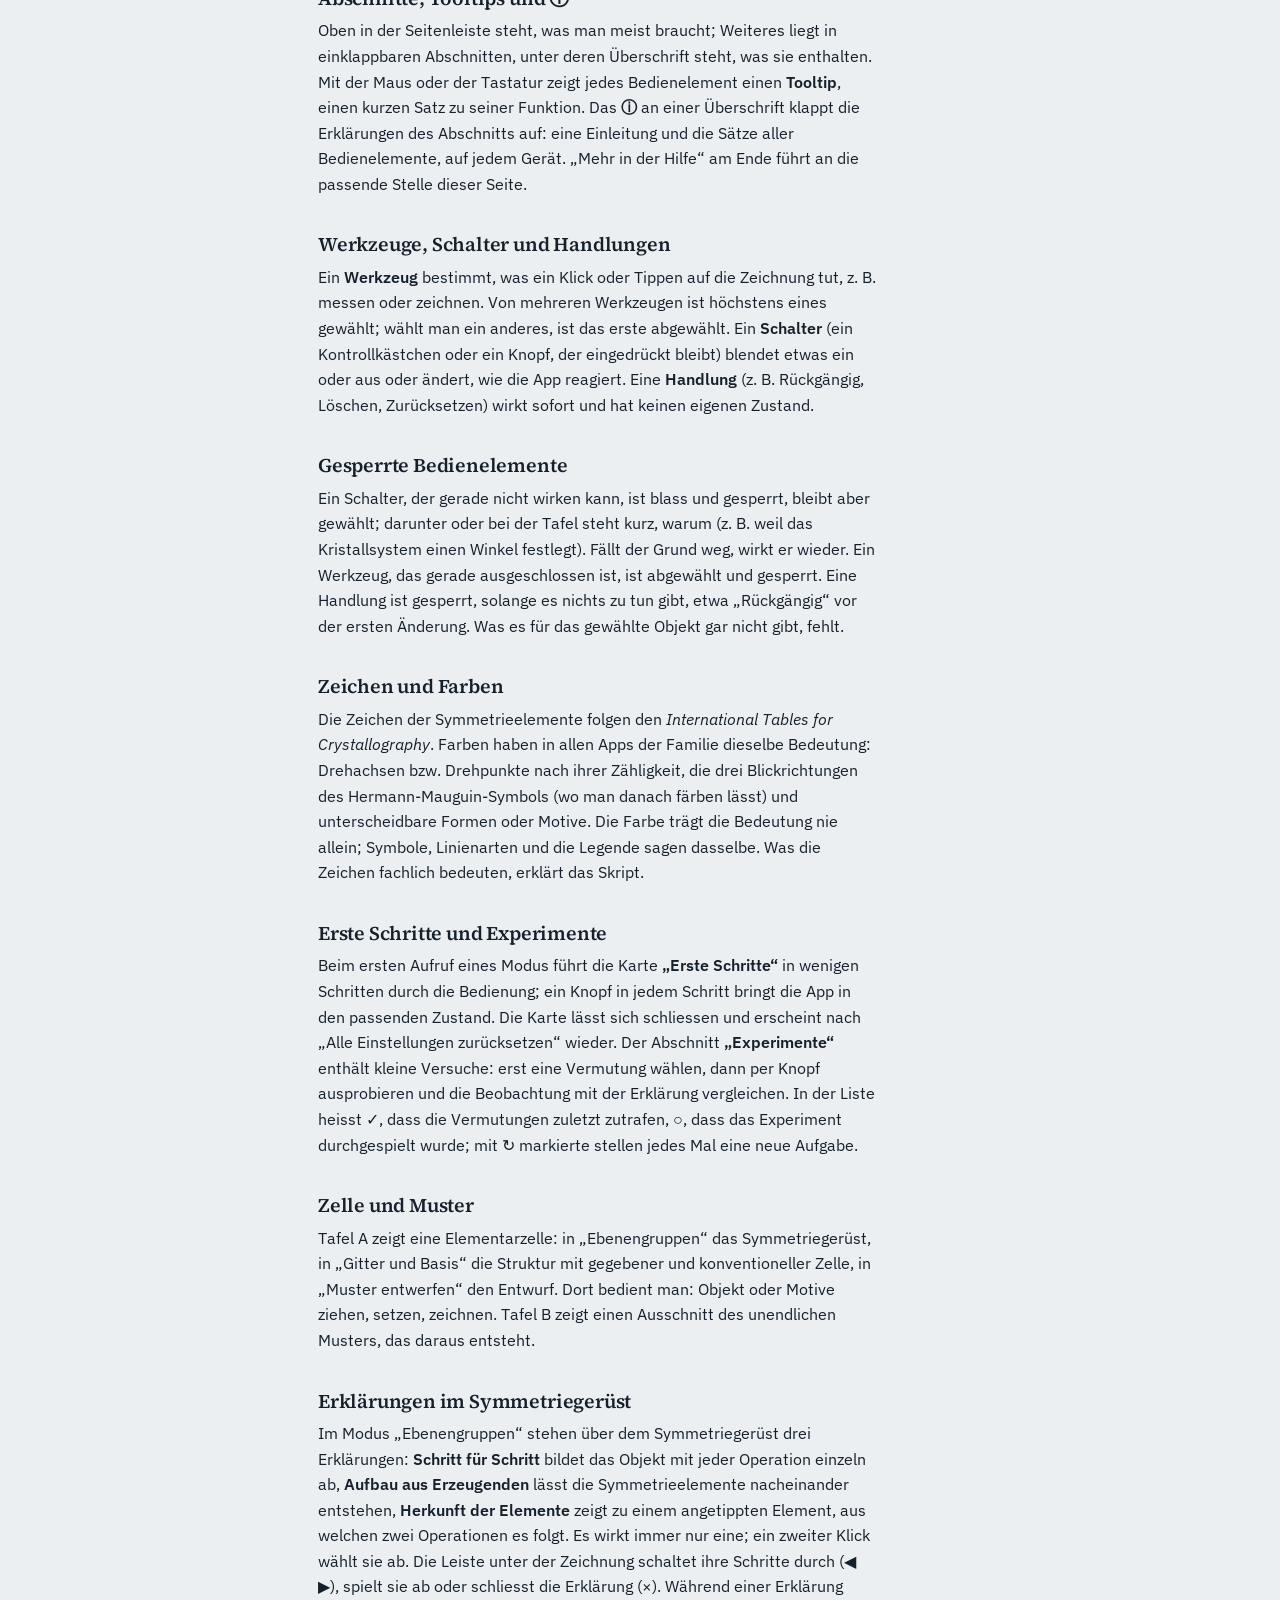
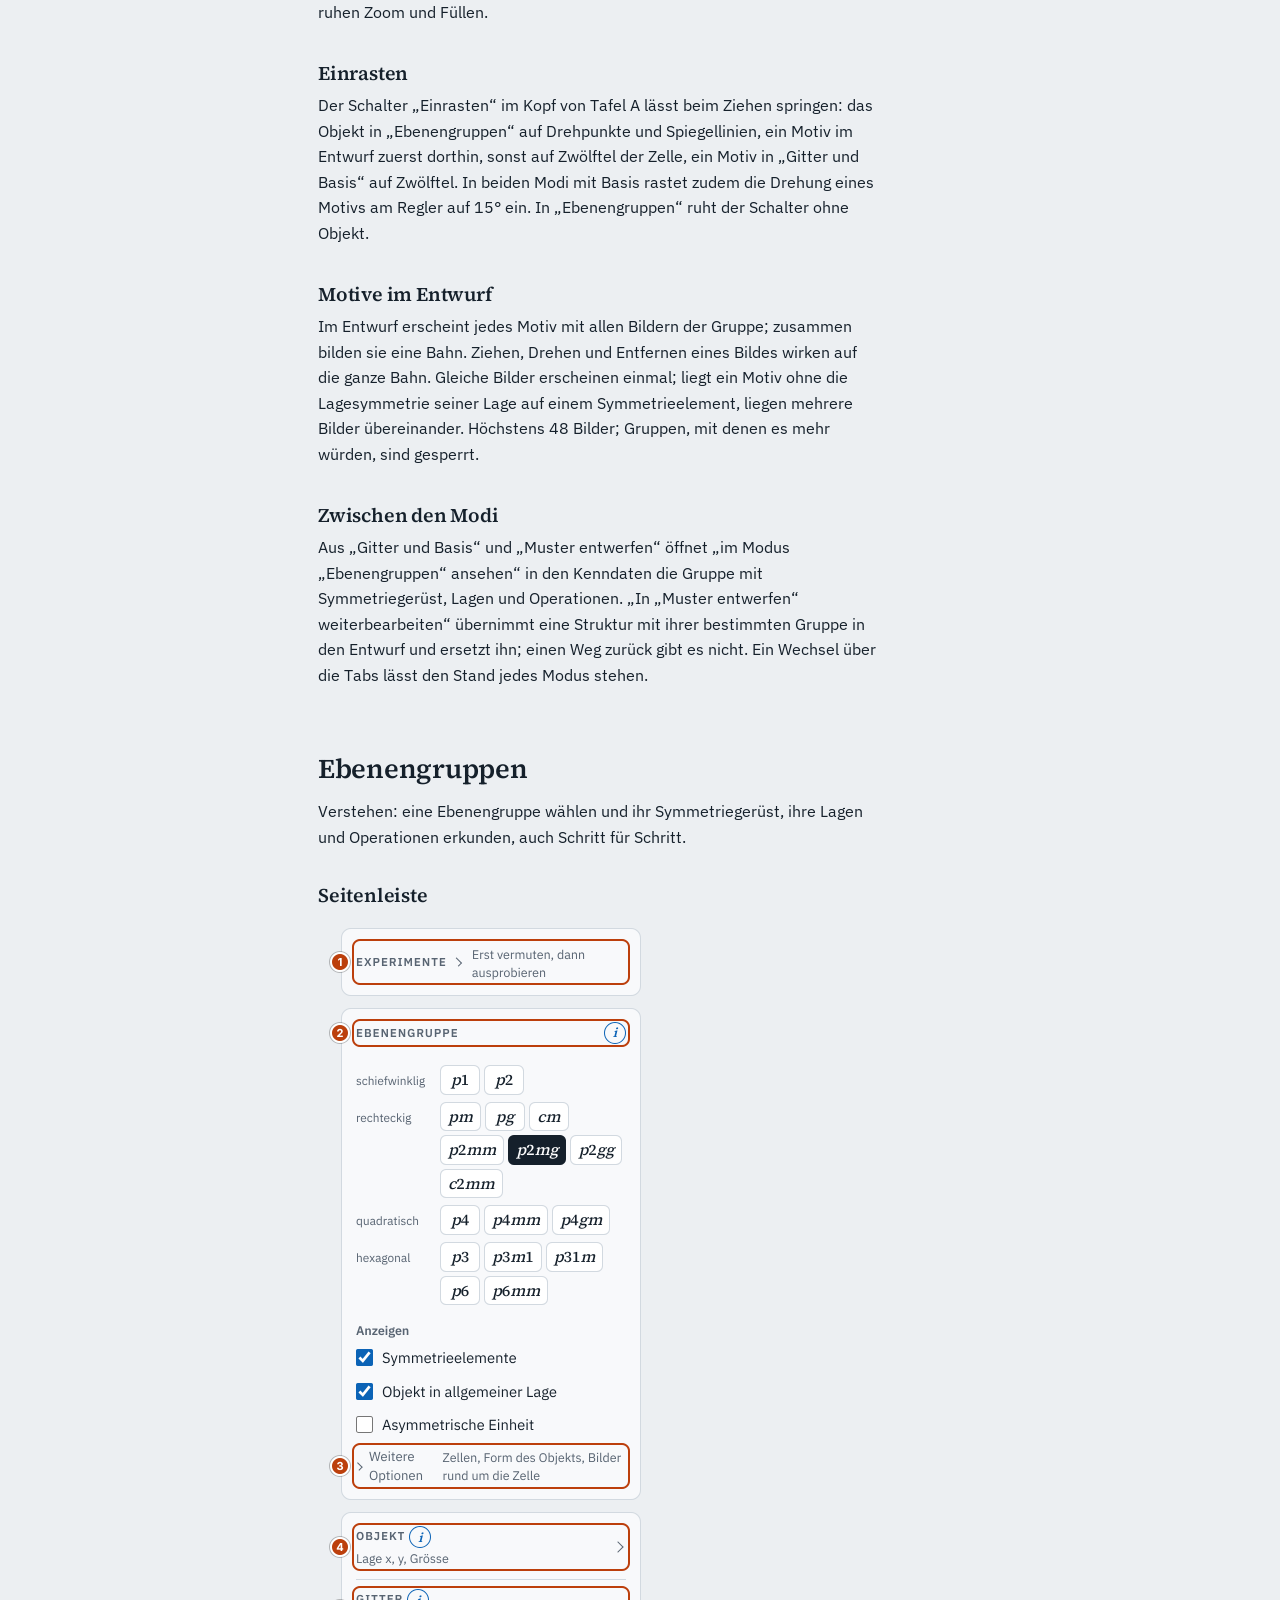
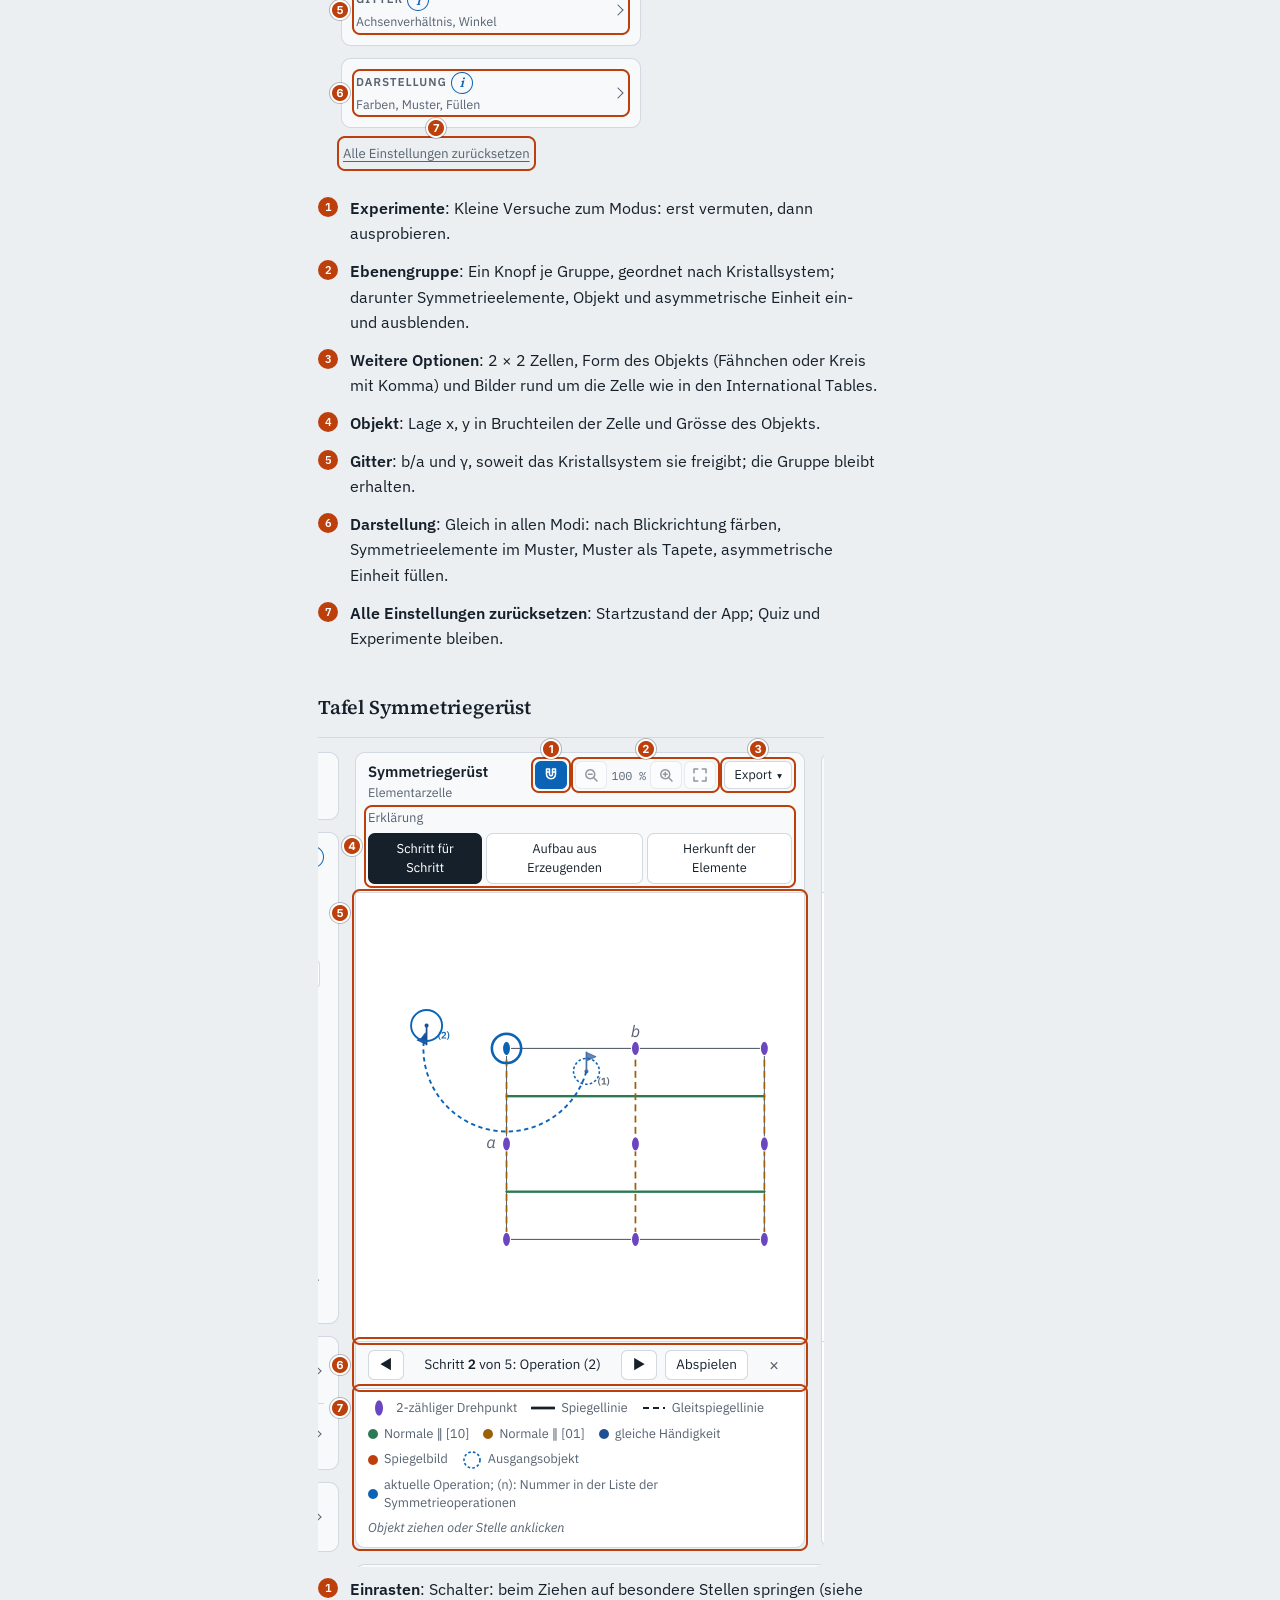
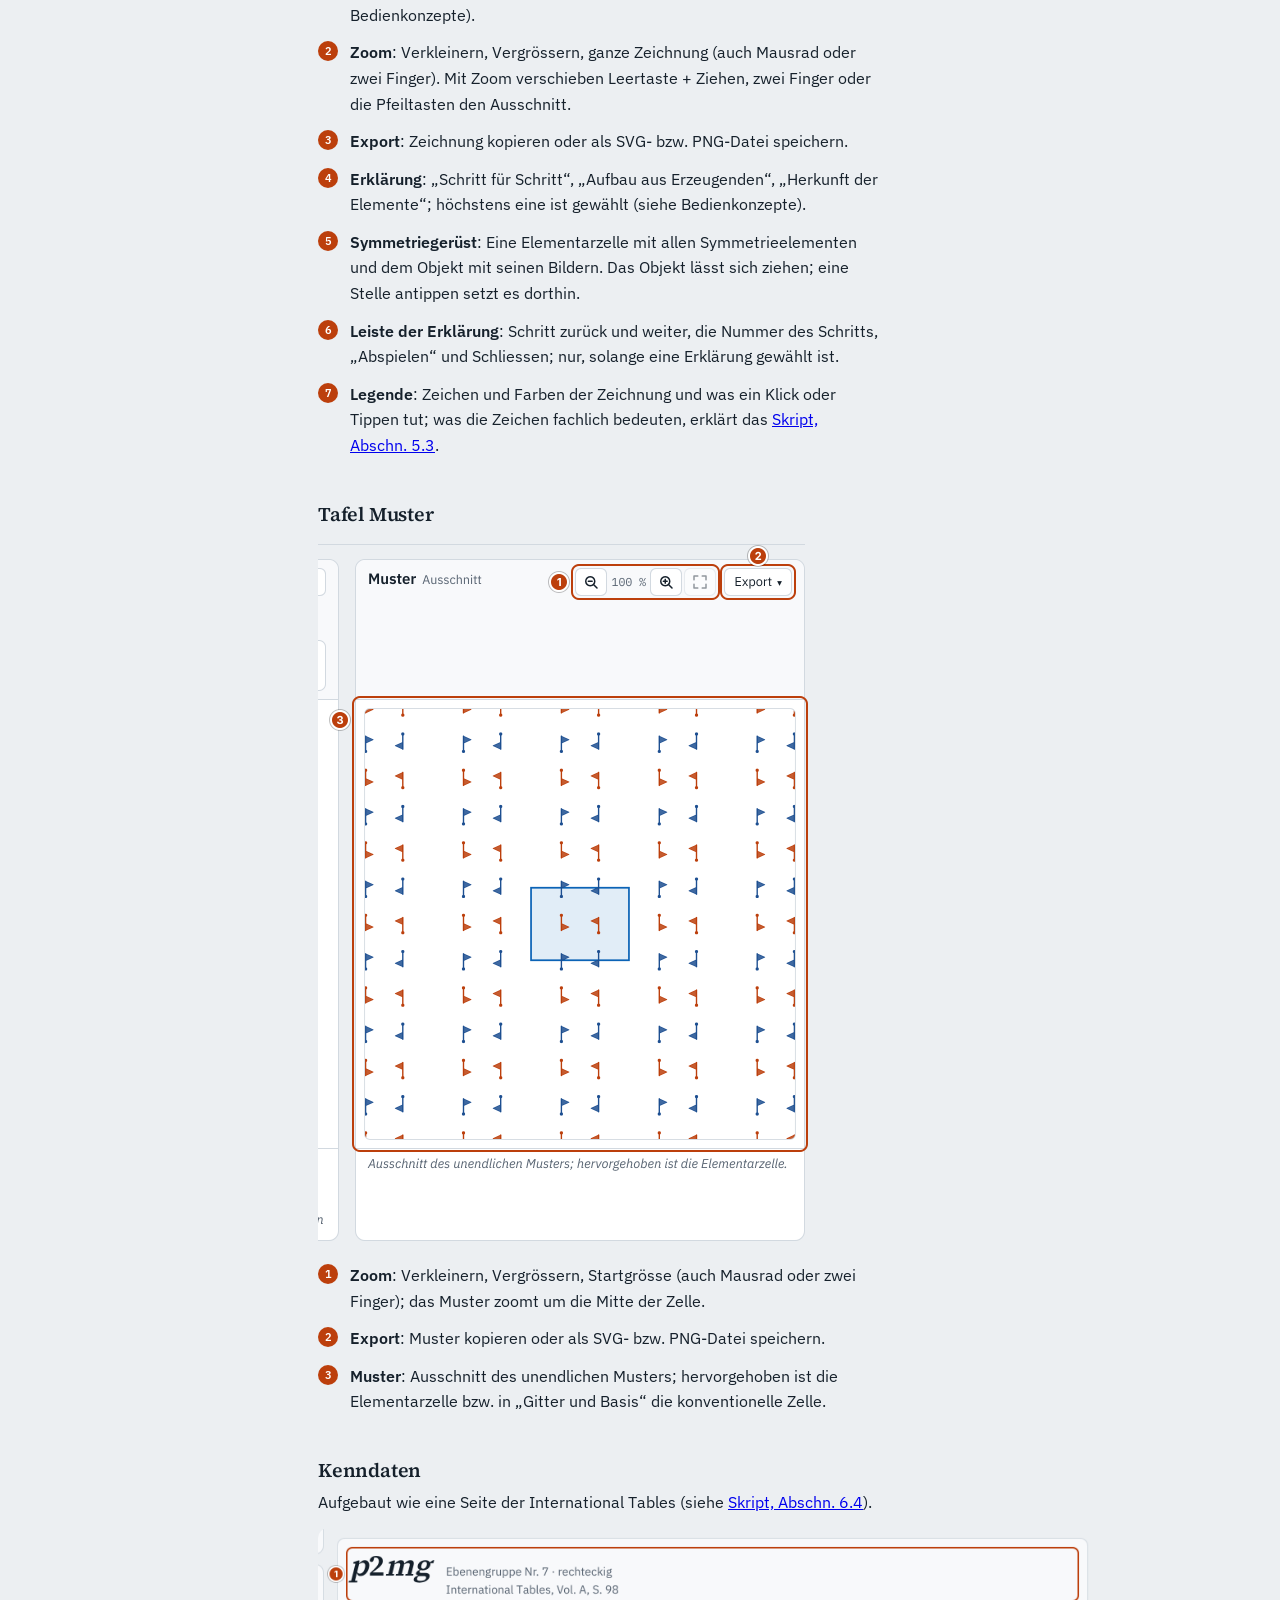
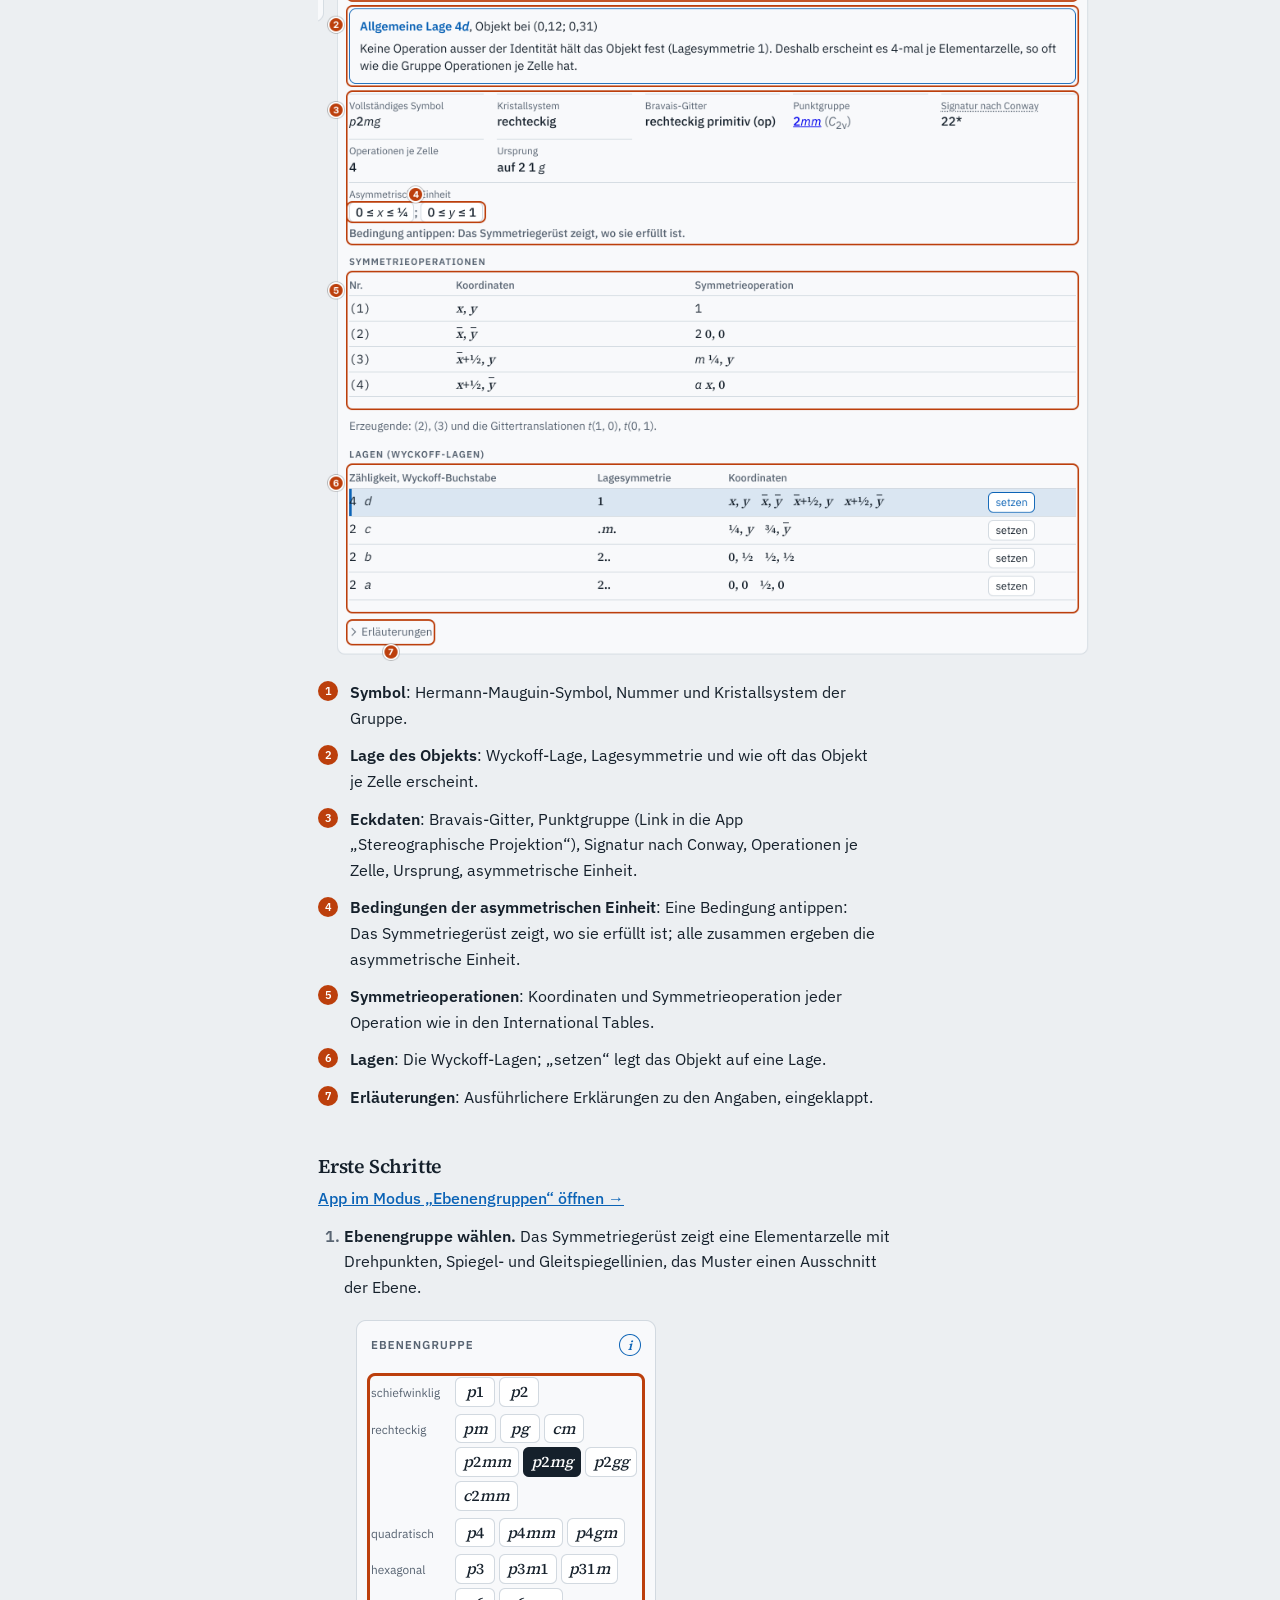
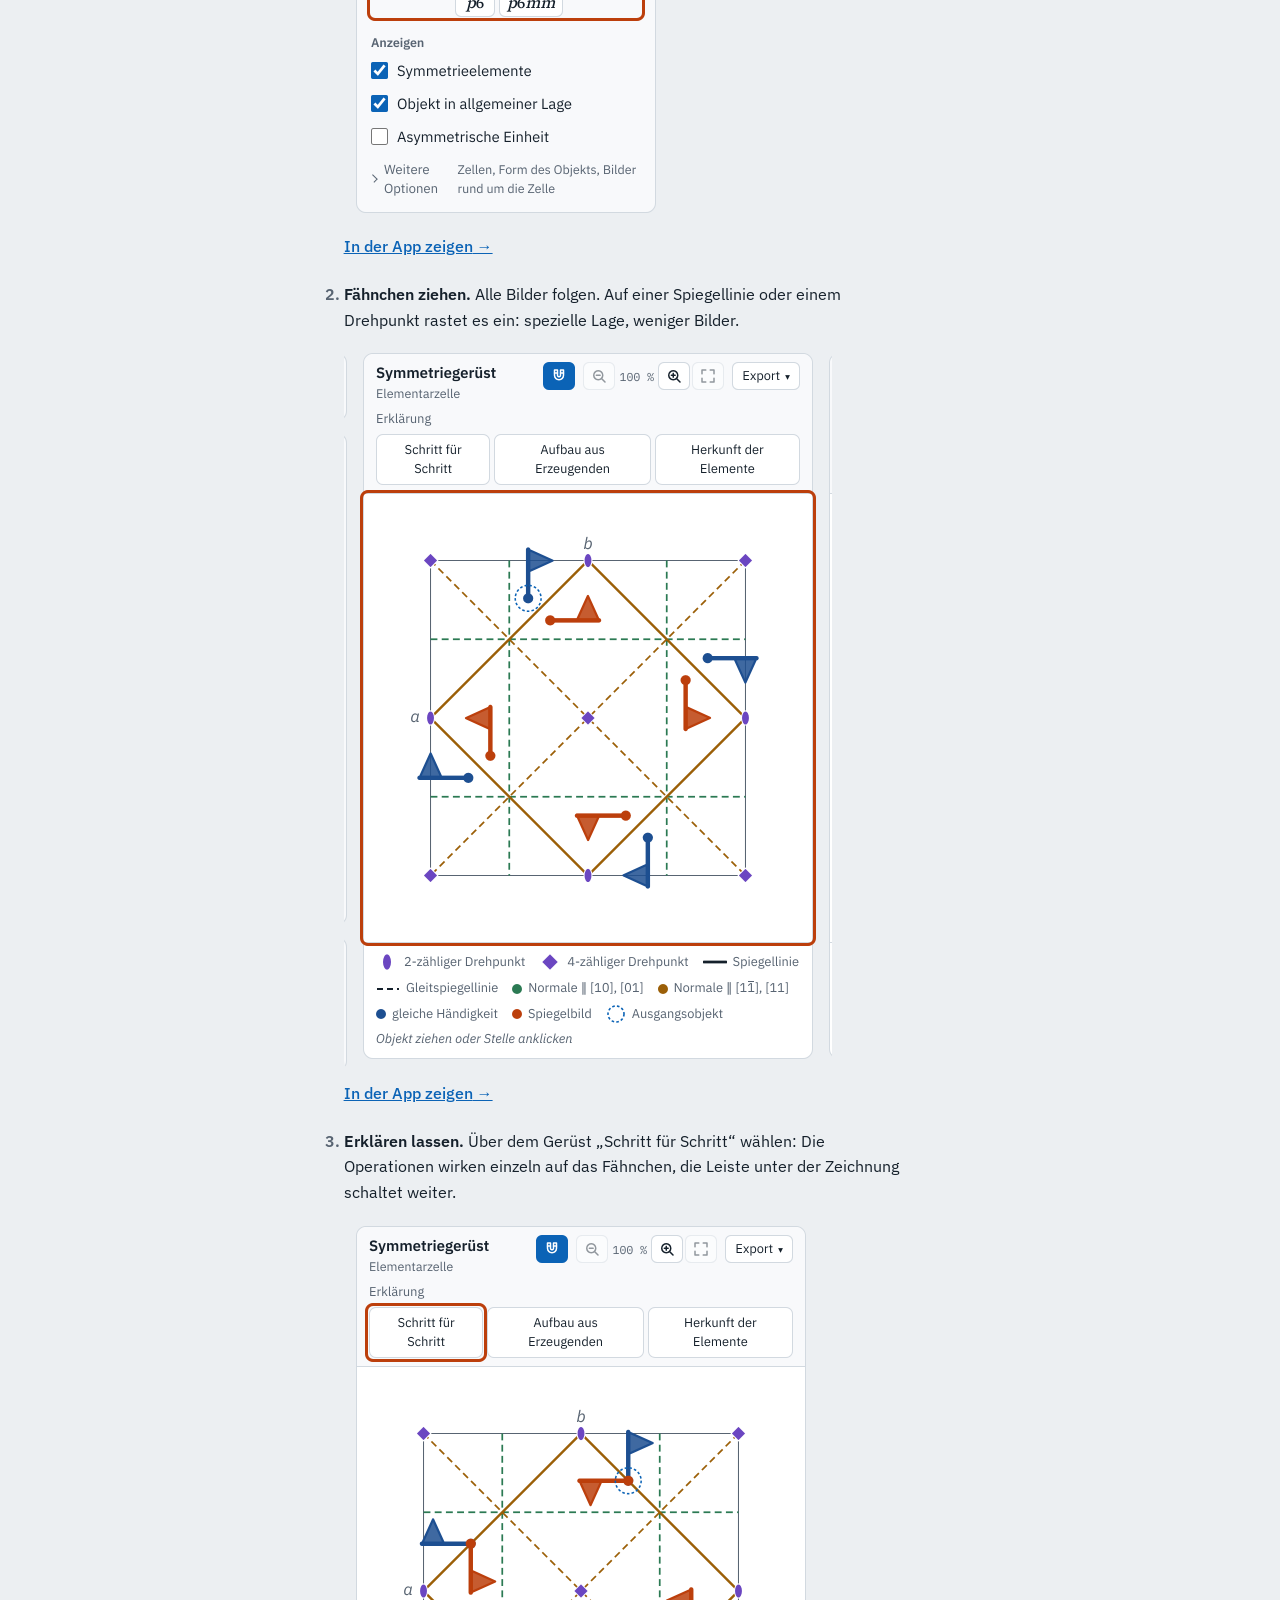
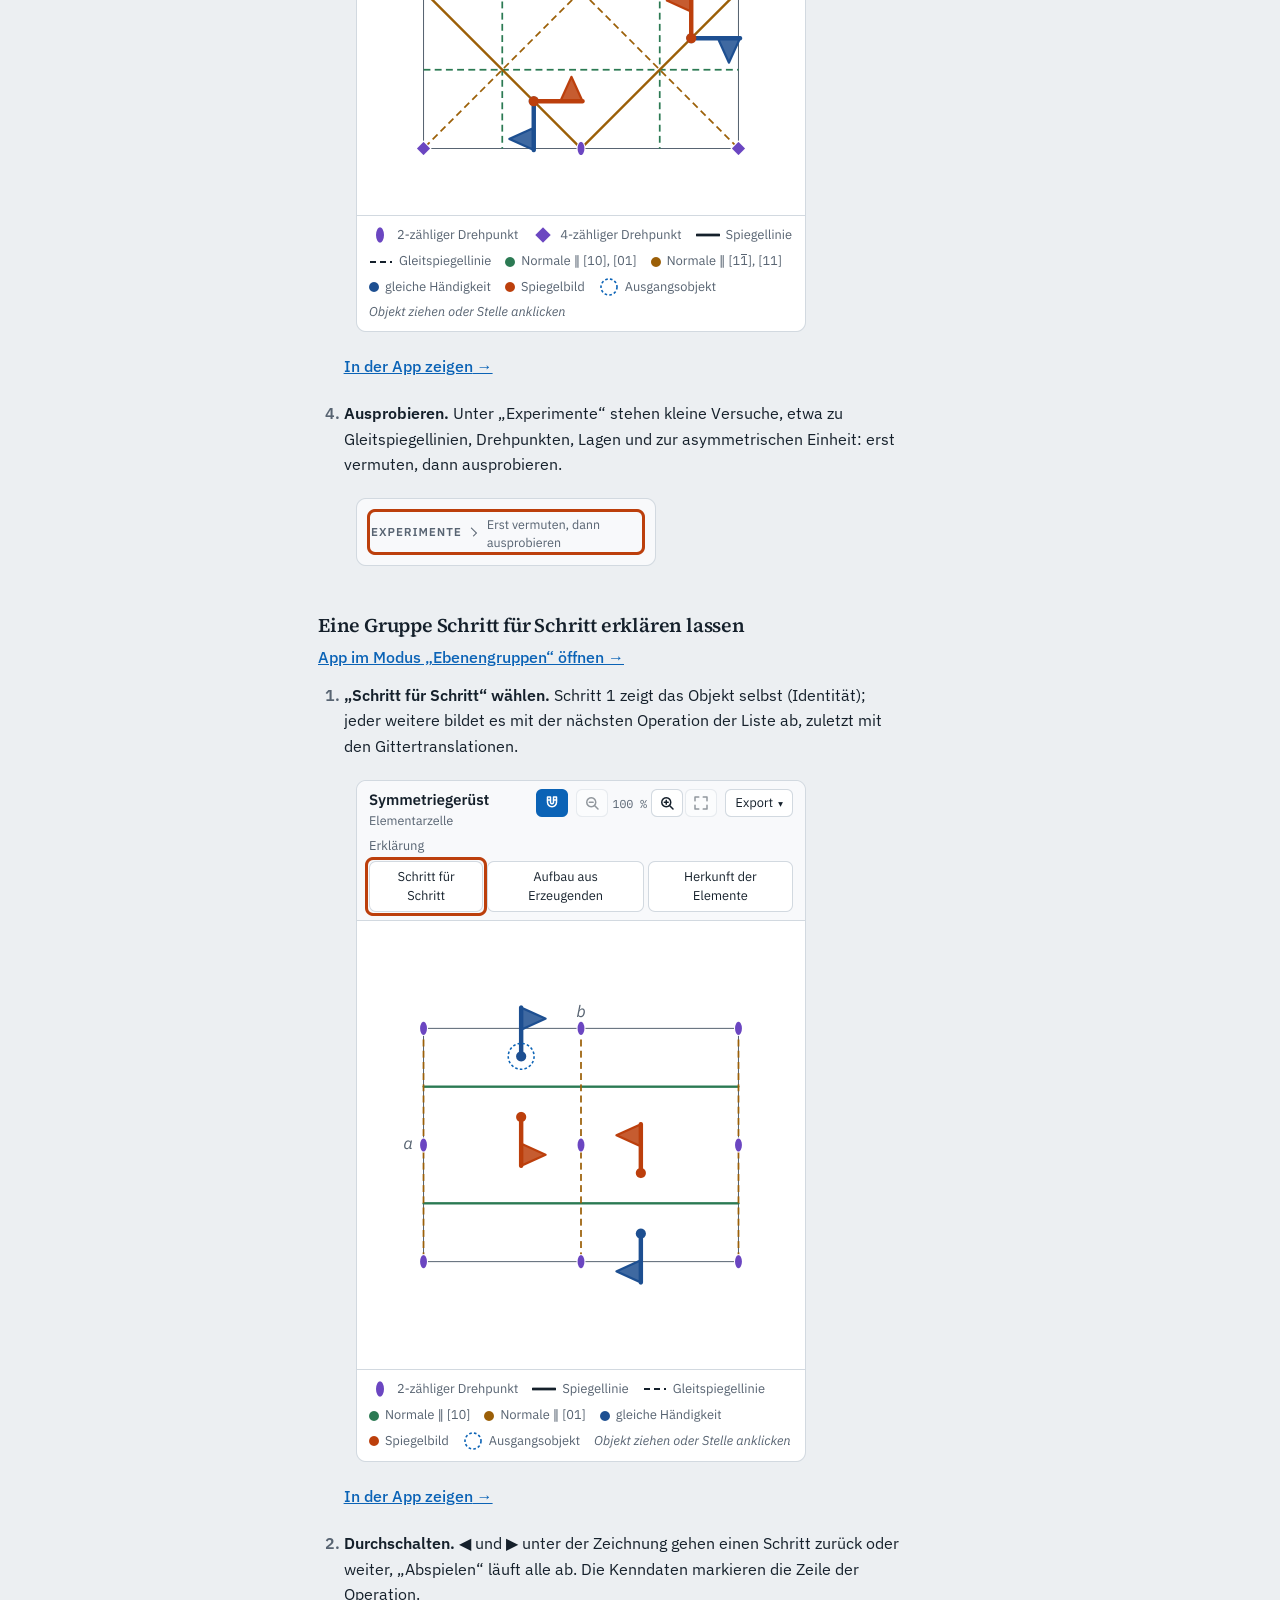
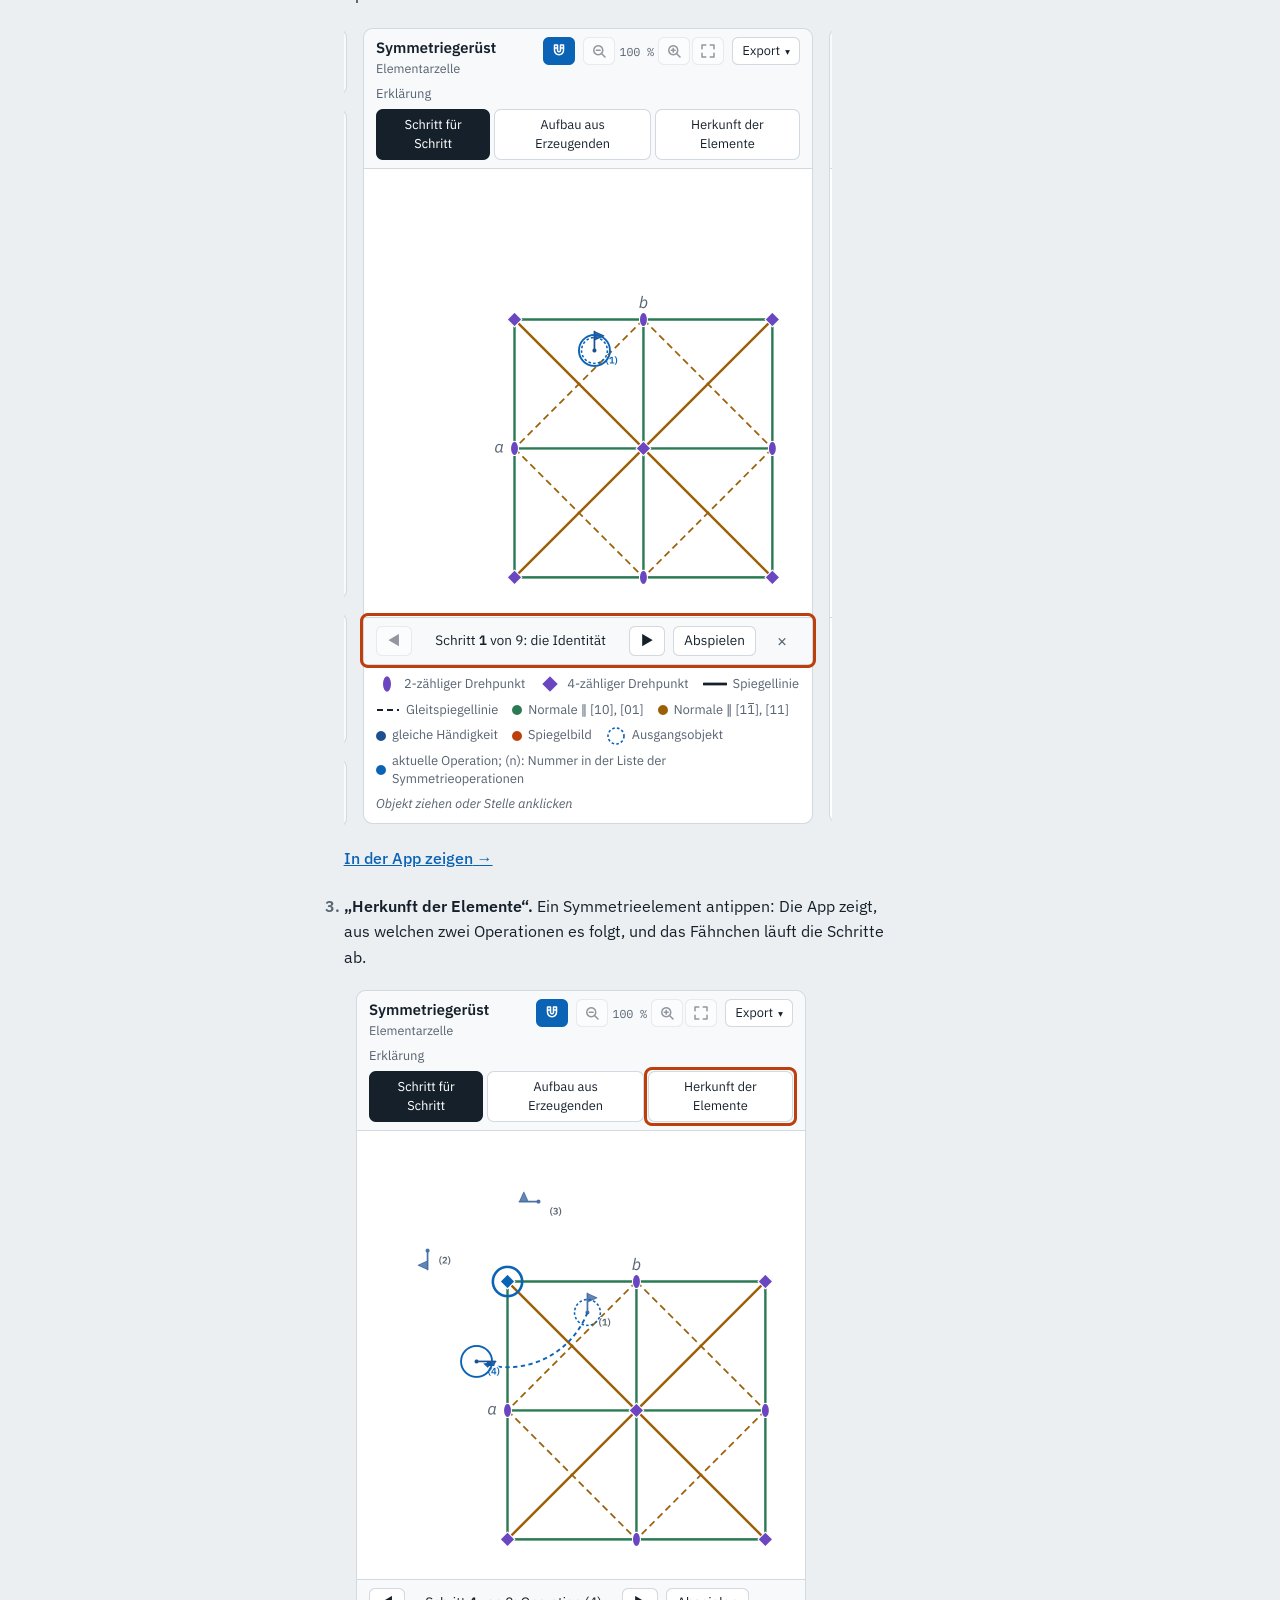
==== commit ed3e089d: "feat: Auffindbarkeit – Titel, Beschreibung, kanonische Adresse, Open Graph, JSON-LD Übernimmt crysta" ====
--- a/hilfe.html
+++ b/hilfe.html
@@ -3,8 +3,44 @@
 <head>
 <meta charset="utf-8">
 <meta name="viewport" content="width=device-width, initial-scale=1, viewport-fit=cover">
-<title>Hilfe: Symmetrie in der Ebene</title>
+<title>Hilfe: Symmetrie in der Ebene – die 17 Ebenengruppen</title>
 <meta name="description" content="Was man mit der App „Symmetrie in der Ebene“ machen kann und wie: Anleitungen Schritt für Schritt und Experimente.">
+<!-- Auffindbarkeit (Leitfaden Abschn. 9): Titel und Beschreibung stehen gleich in Open Graph und JSON-LD (Test). -->
+<link rel="canonical" href="https://manganite.github.io/plane-groups/hilfe.html">
+<meta property="og:type" content="website">
+<meta property="og:locale" content="de_CH">
+<meta property="og:site_name" content="Symmetrie in der Ebene">
+<meta property="og:title" content="Hilfe: Symmetrie in der Ebene – die 17 Ebenengruppen">
+<meta property="og:description" content="Was man mit der App „Symmetrie in der Ebene“ machen kann und wie: Anleitungen Schritt für Schritt und Experimente.">
+<meta property="og:url" content="https://manganite.github.io/plane-groups/hilfe.html">
+<meta property="og:image" content="https://manganite.github.io/plane-groups/icons/vorschau.png">
+<script type="application/ld+json">
+{
+  "@context": "https://schema.org",
+  "@type": "LearningResource",
+  "name": "Hilfe: Symmetrie in der Ebene – die 17 Ebenengruppen",
+  "description": "Was man mit der App „Symmetrie in der Ebene“ machen kann und wie: Anleitungen Schritt für Schritt und Experimente.",
+  "url": "https://manganite.github.io/plane-groups/hilfe.html",
+  "inLanguage": "de",
+  "learningResourceType": "Anleitung",
+  "educationalLevel": "Hochschule: Einführung in die Kristallographie",
+  "isAccessibleForFree": true,
+  "license": "https://opensource.org/licenses/MIT",
+  "author": {
+    "@type": "Person",
+    "name": "Thomas Lottermoser",
+    "affiliation": {
+      "@type": "CollegeOrUniversity",
+      "name": "ETH Zürich"
+    }
+  },
+  "isPartOf": {
+    "@type": "WebSite",
+    "name": "Thomas Lottermoser – Web-Apps zu Kristallographie, nichtlinearer Optik und Simulation",
+    "url": "https://manganite.github.io/de/"
+  }
+}
+</script>
 <link rel="icon" href="icons/favicon.ico" sizes="any">
 <link rel="icon" href="icons/favicon.svg" type="image/svg+xml">
 <link rel="apple-touch-icon" href="icons/apple-touch-icon.png">
--- a/lib/common/css/skript.css
+++ b/lib/common/css/skript.css
@@ -25,7 +25,9 @@
 article h1, article h2, article h3 { font-family: var(--font-display); font-weight: 600; letter-spacing: -0.01em; line-height: 1.2; text-wrap: balance; }
 article h2 { font-size: 1.7rem; margin: 0 0 14px; }
 article > section + section { margin-top: 64px; }
-article h2 .nr { color: var(--muted); margin-right: 0.3em; }
+article :is(h2, h3) .nr { color: var(--muted); margin-right: 0.3em; }
+/* Abschnittsnummern (abschnitte() in js/skript-kern.js): Abstand kommt vom Leerzeichen nach der Nummer */
+article h3 .nr, .toc ol ol .nr { margin-right: 0; }
 article h3 { font-size: 1.22rem; margin: 34px 0 8px; }
 article p, article li { max-width: 70ch; }
 article p { margin: 0 0 12px; }
